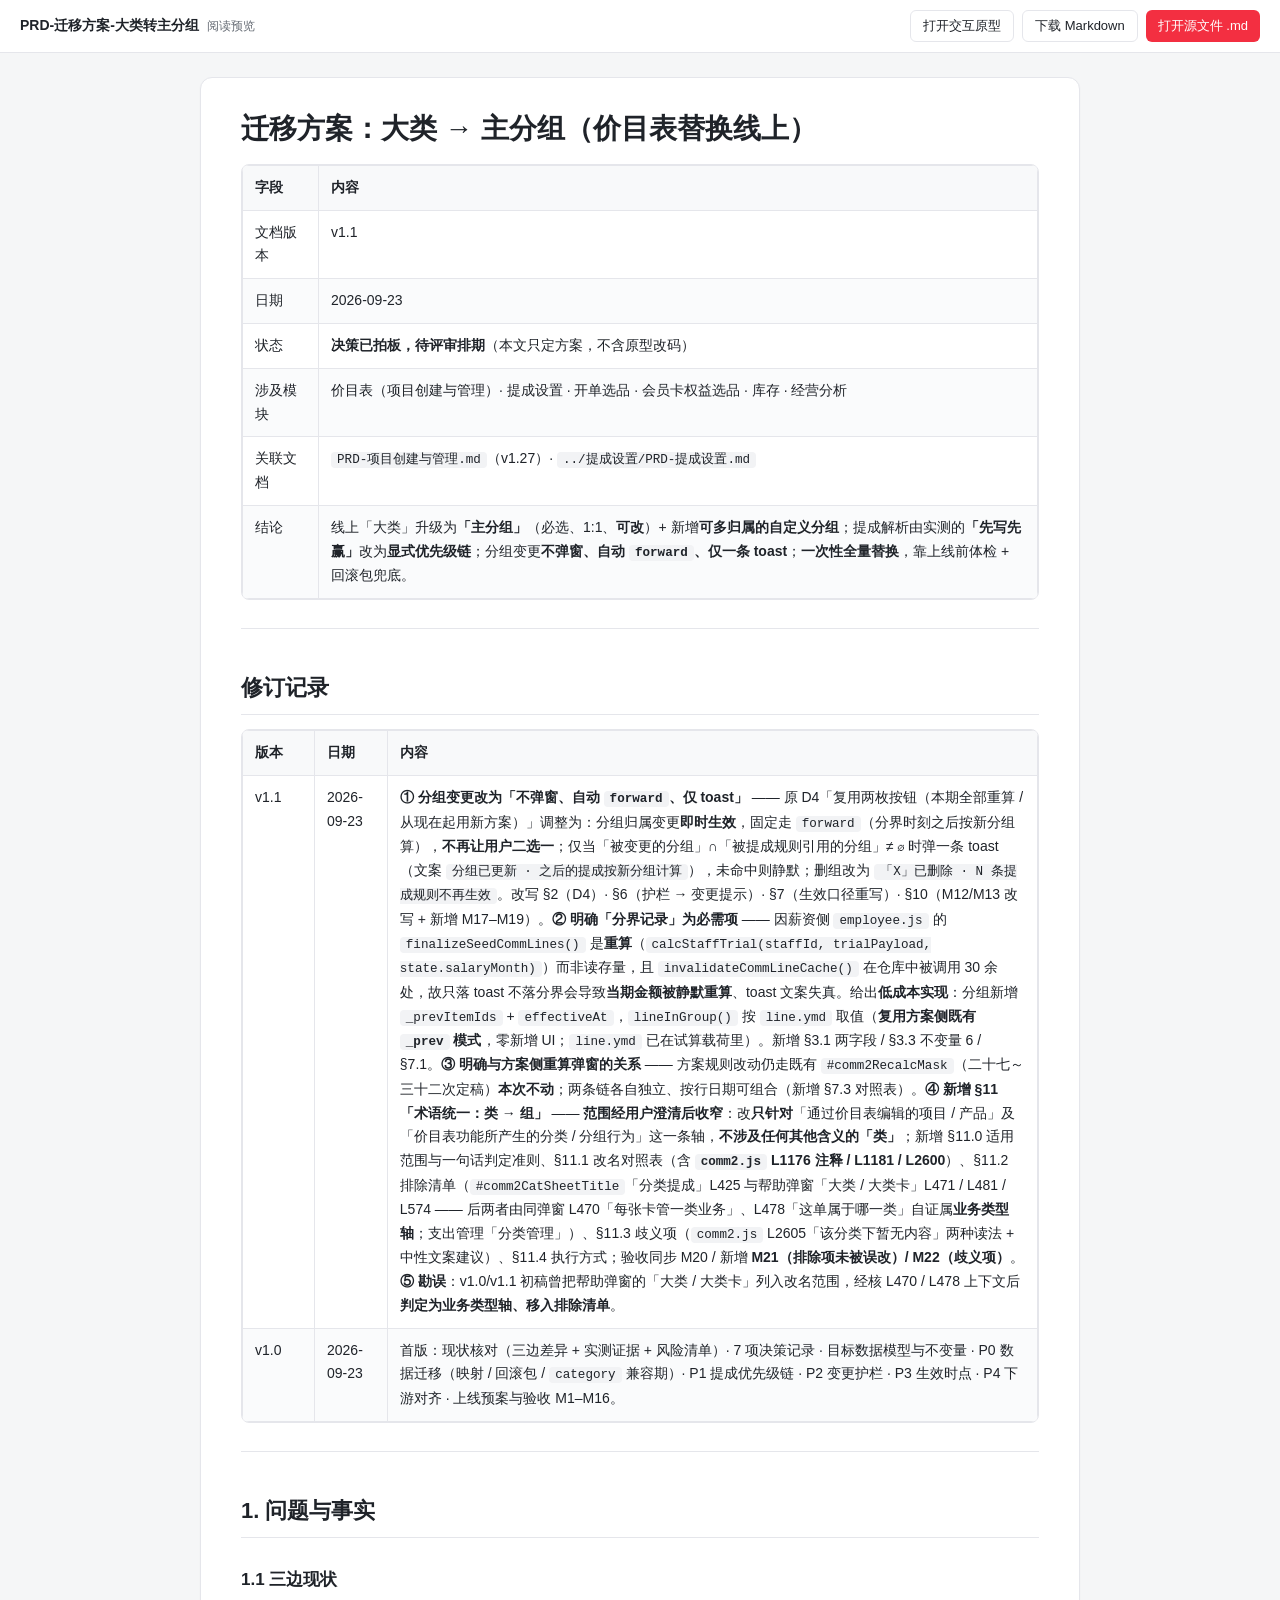
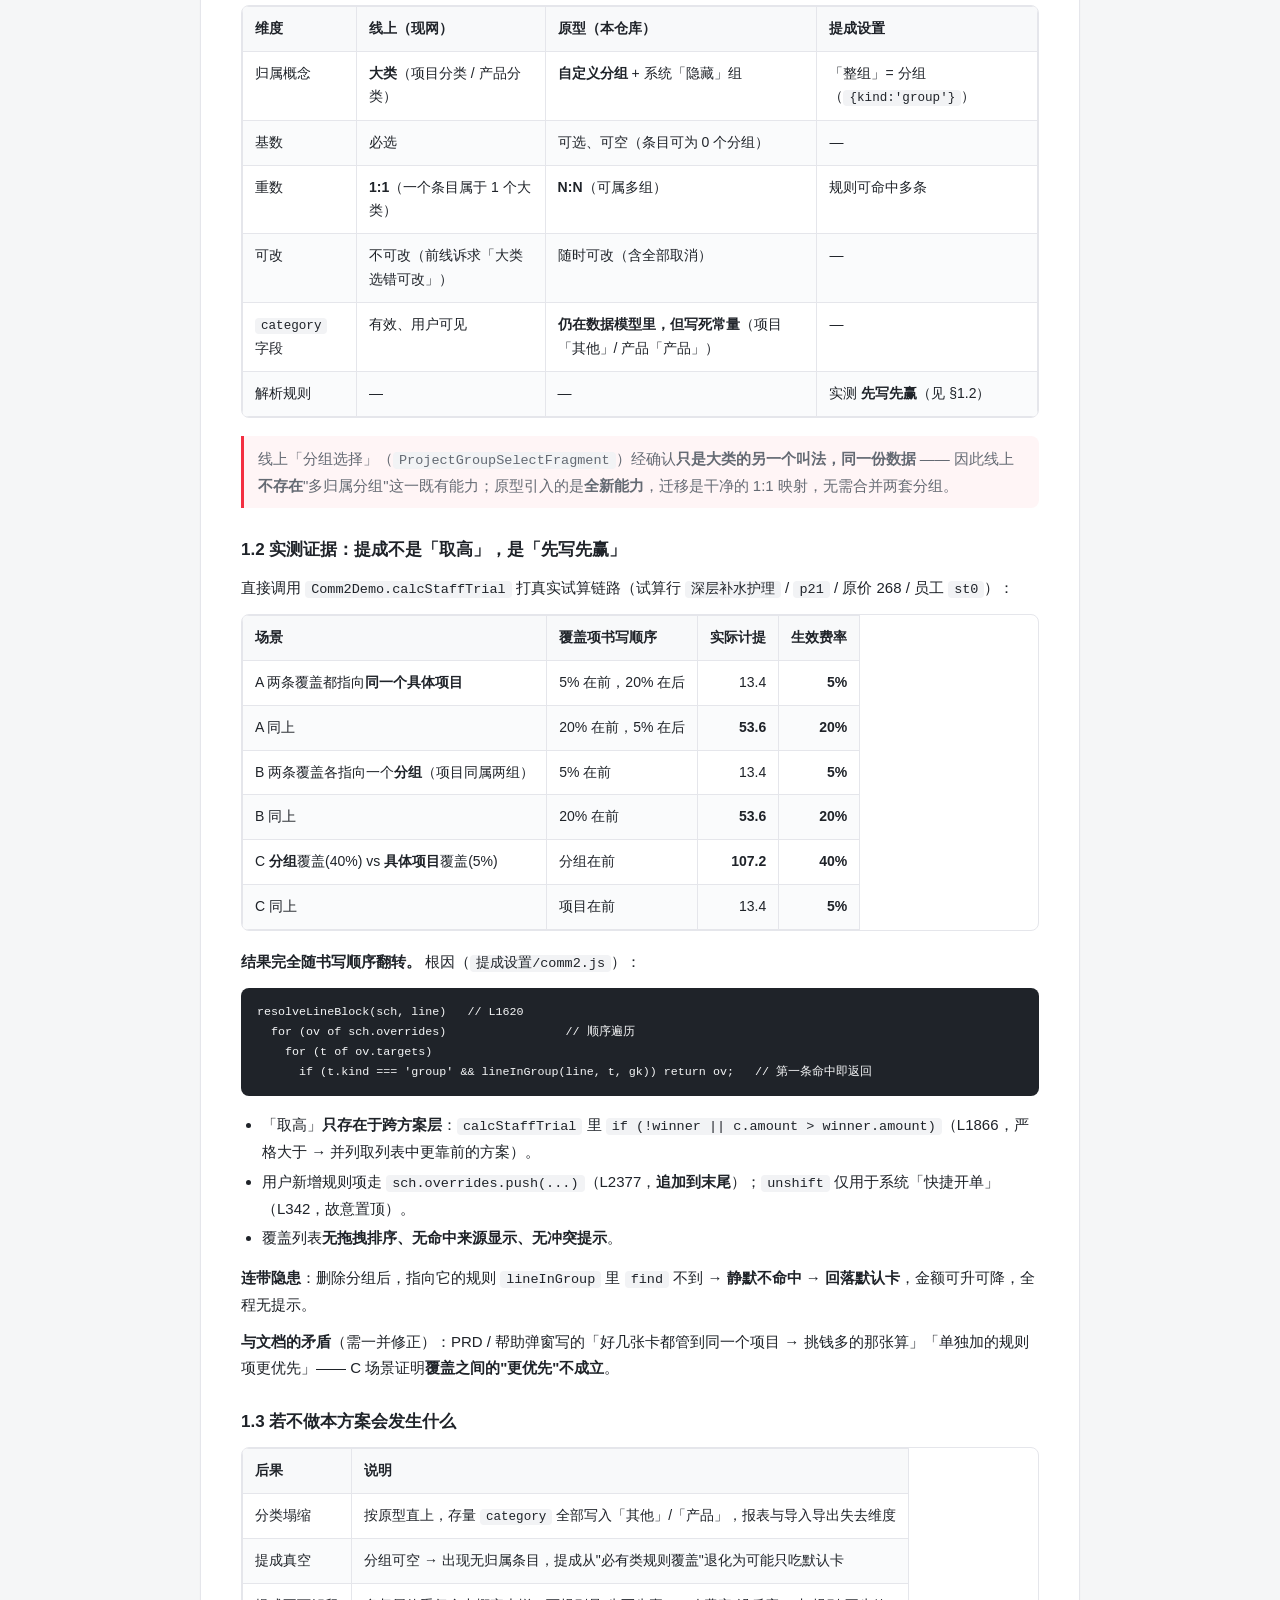
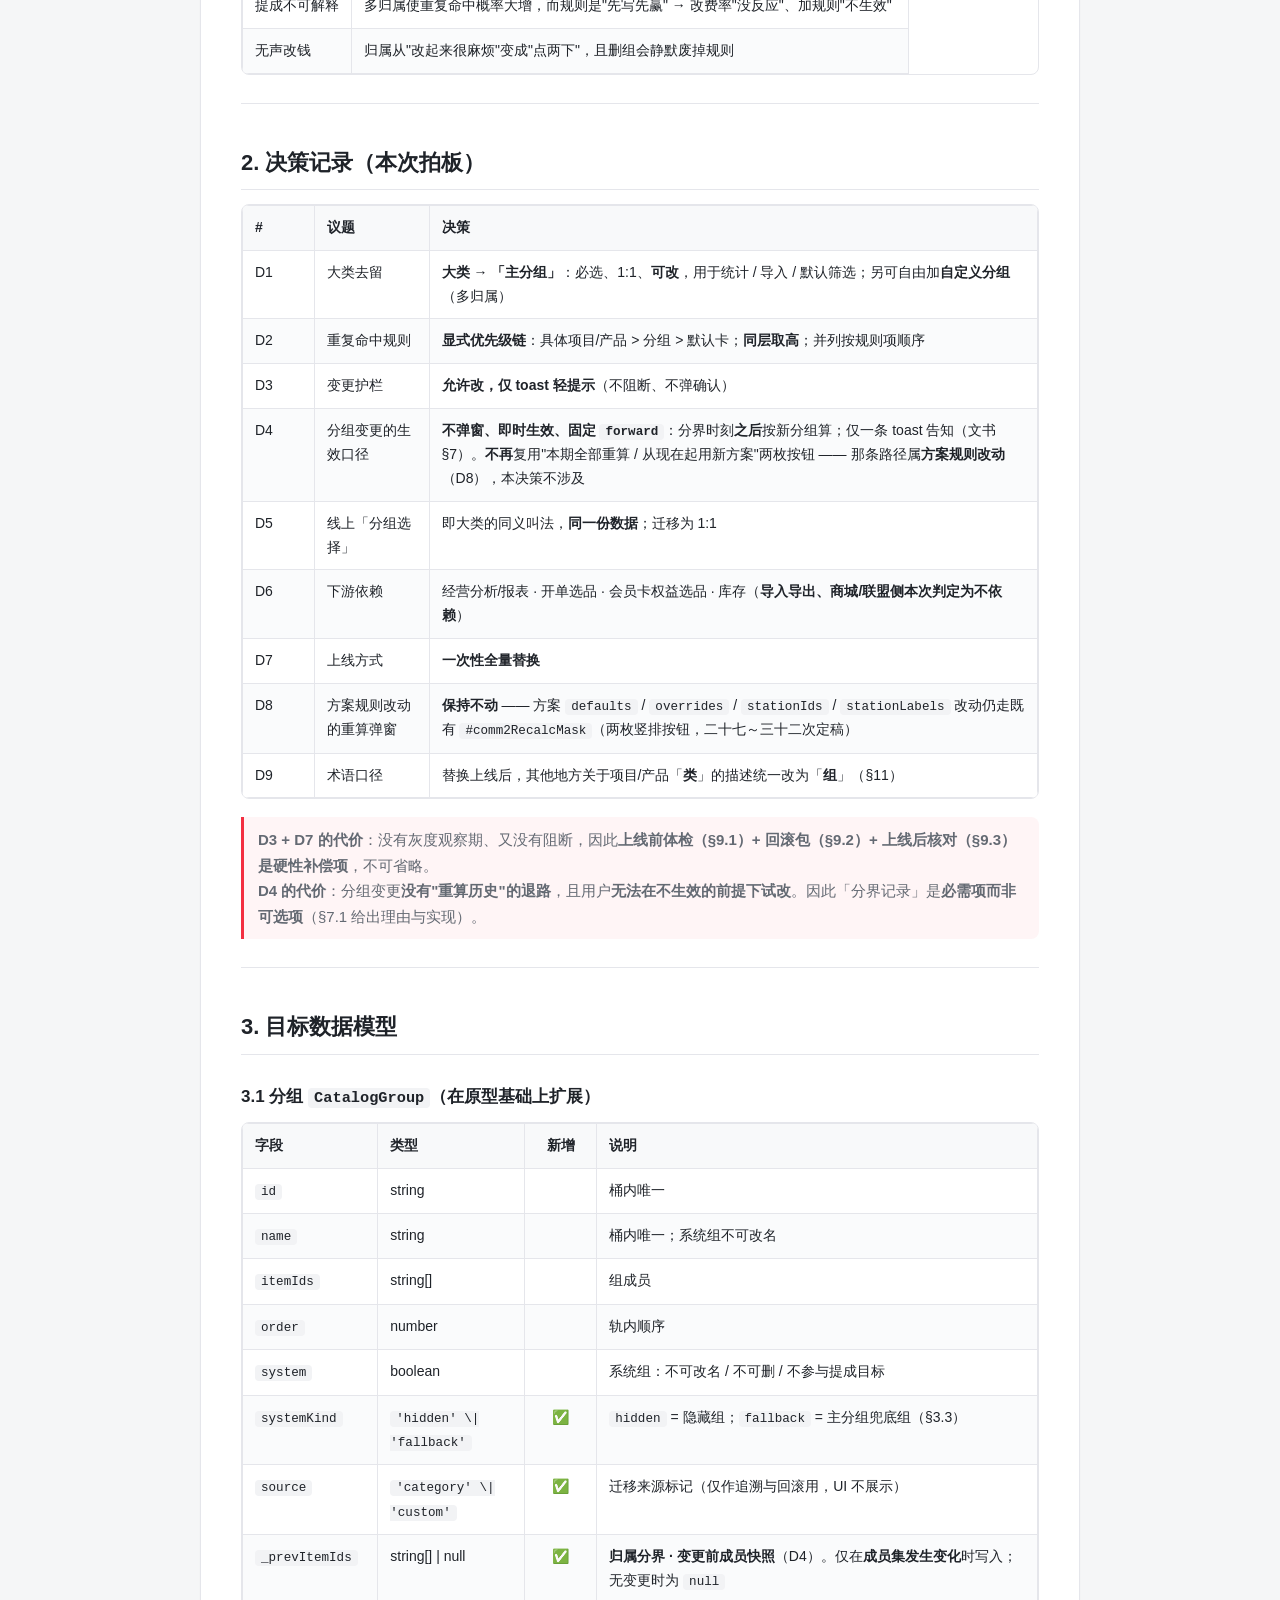
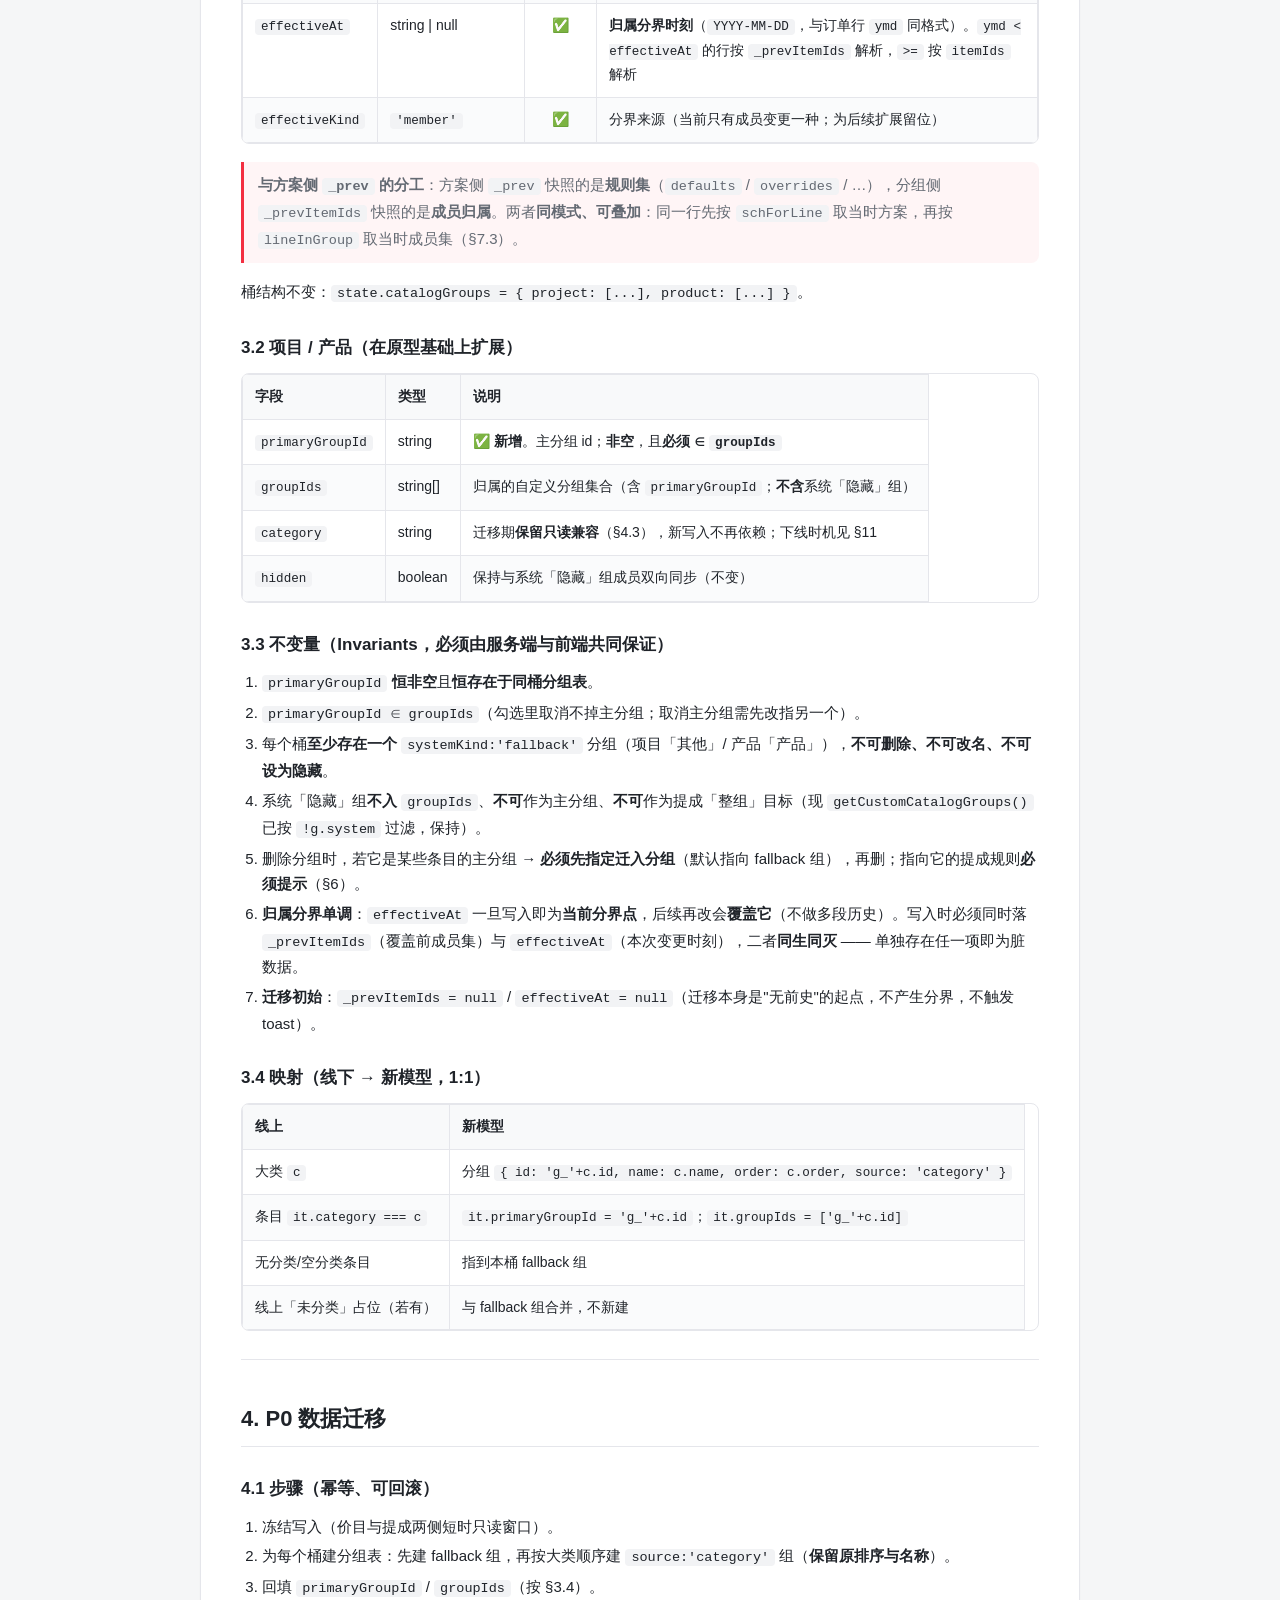
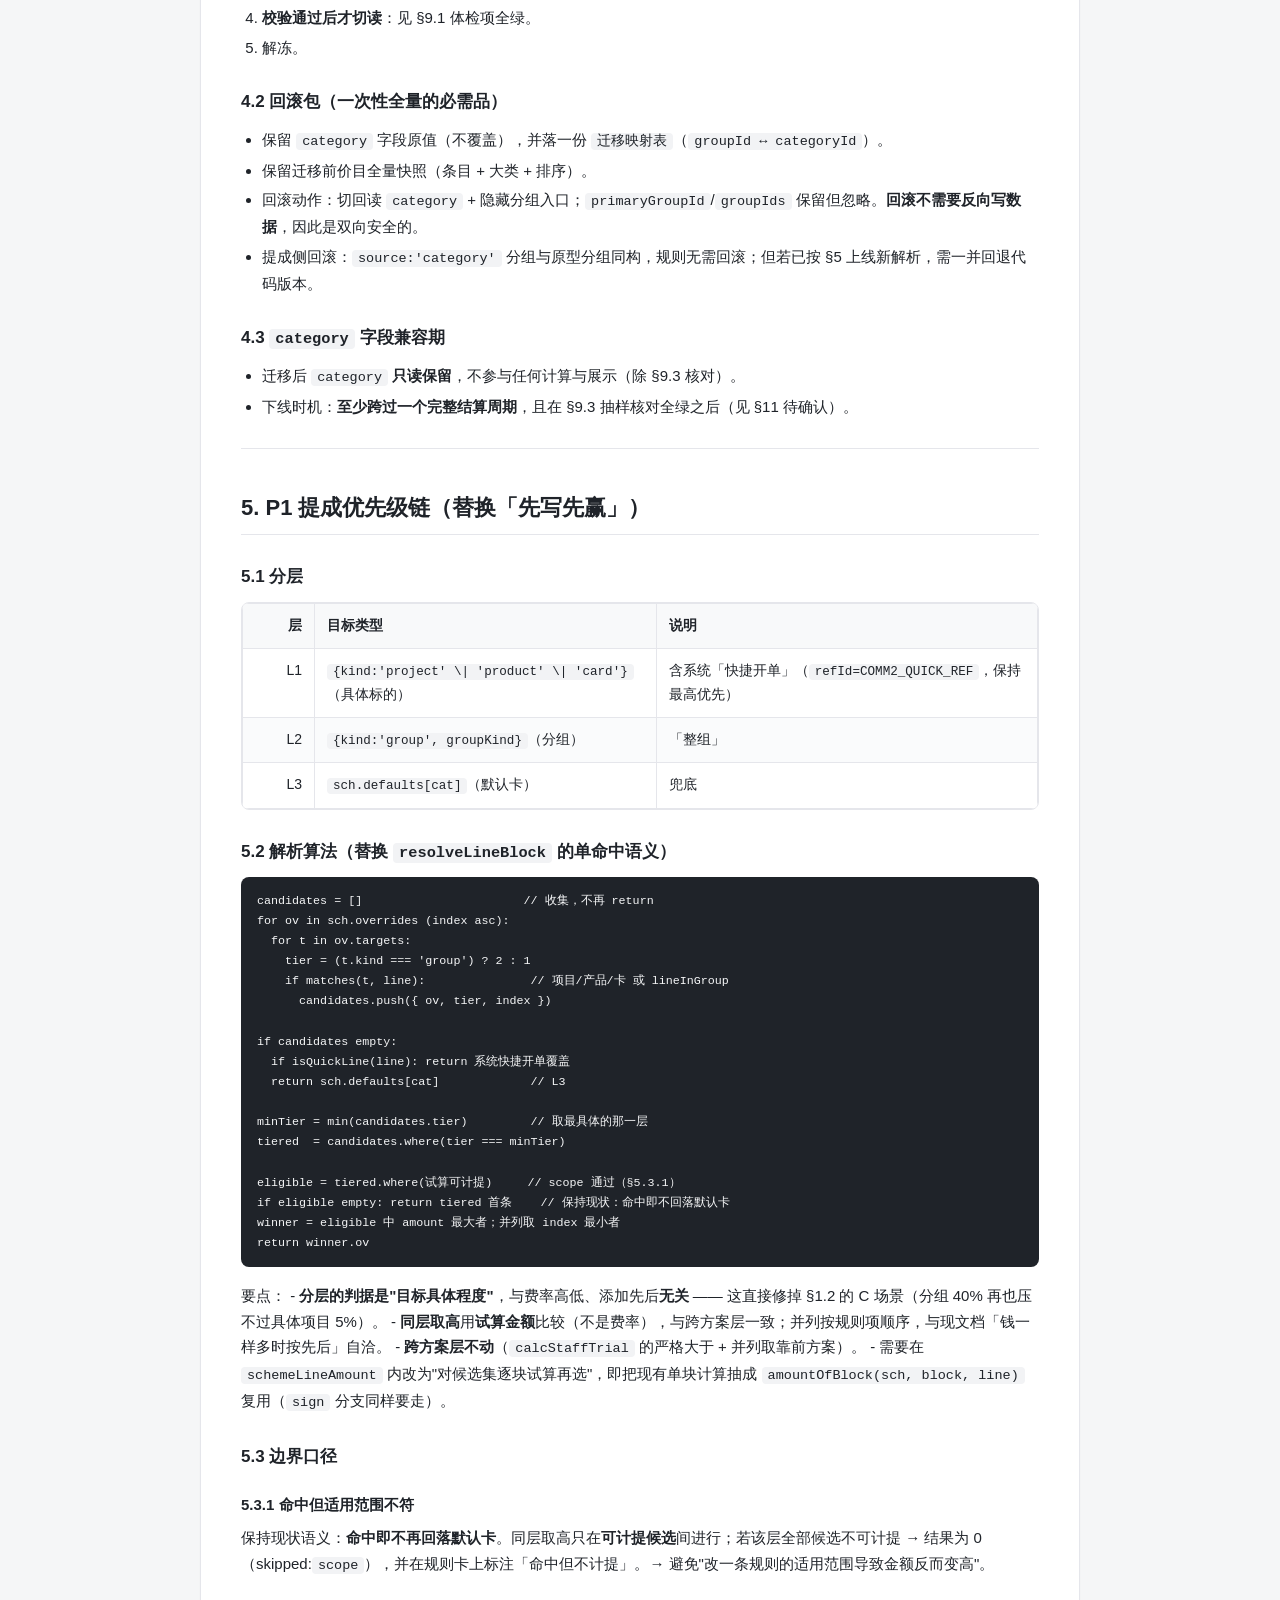
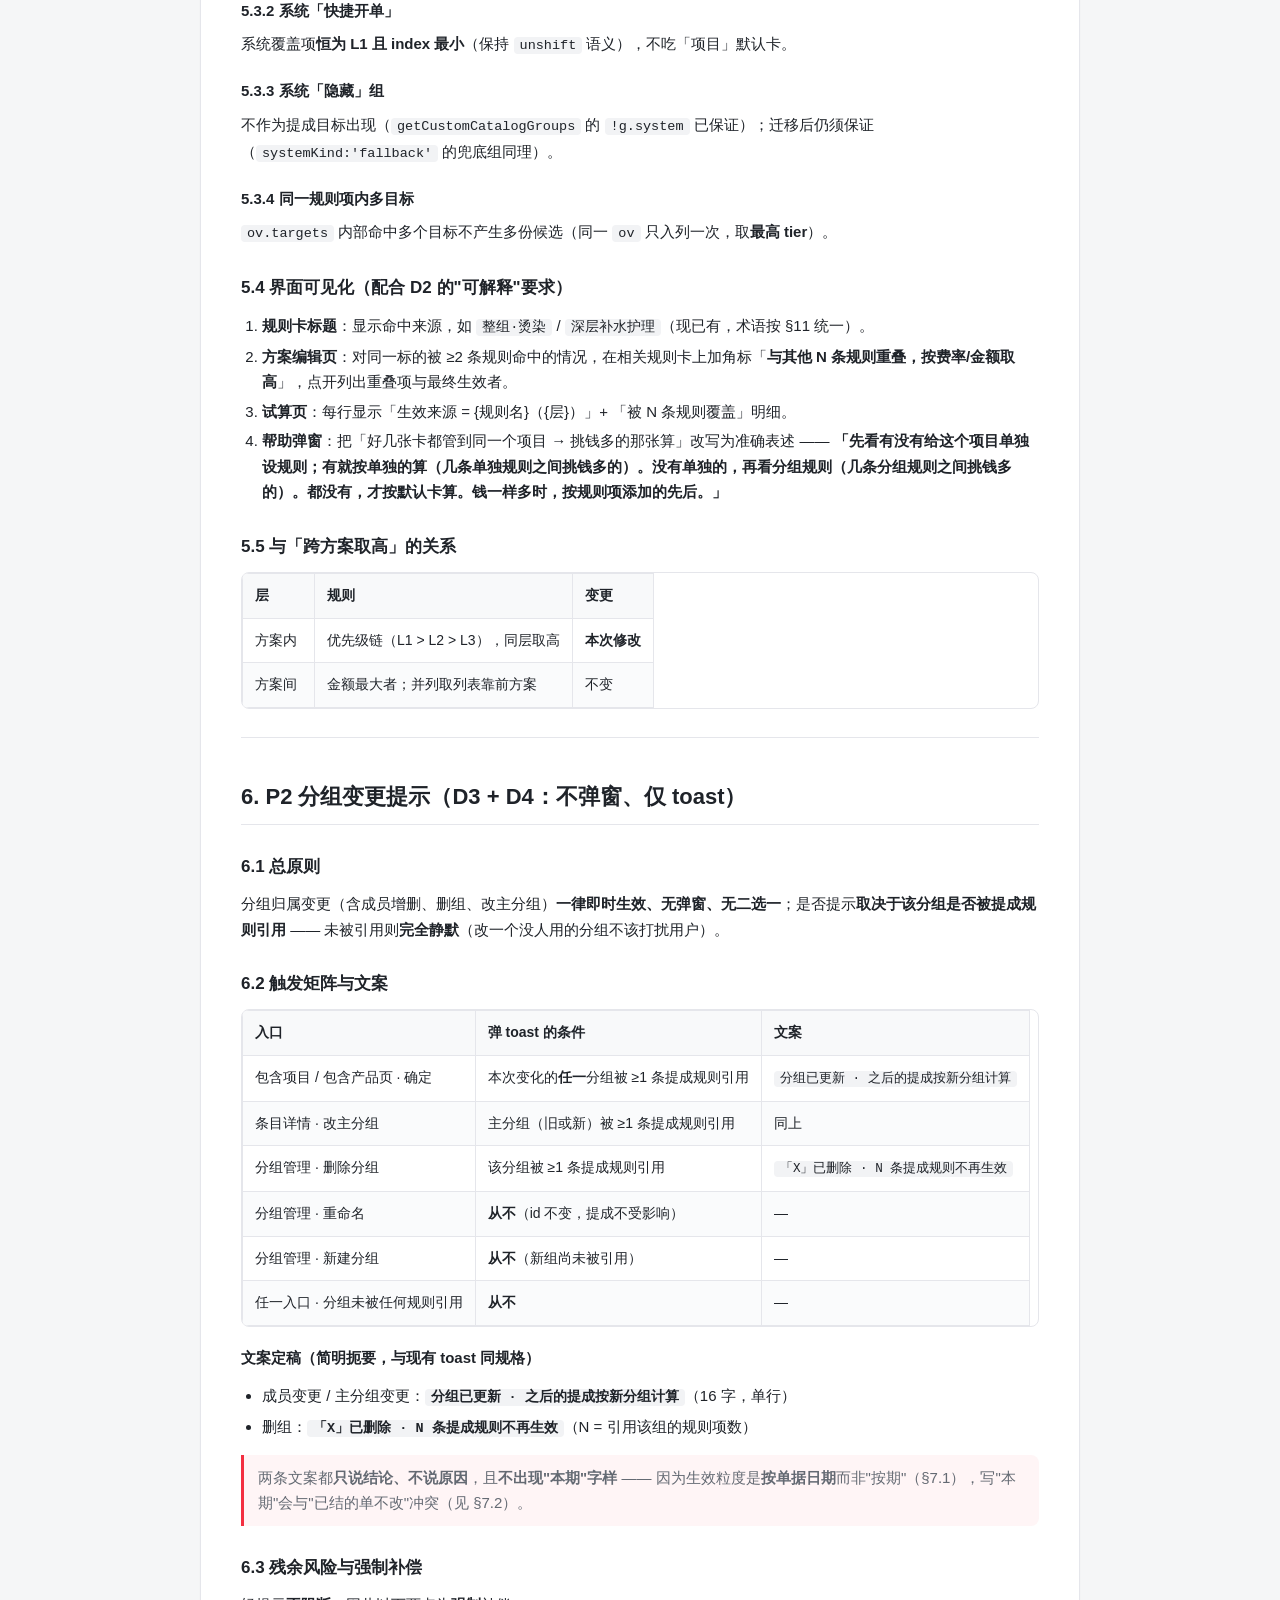
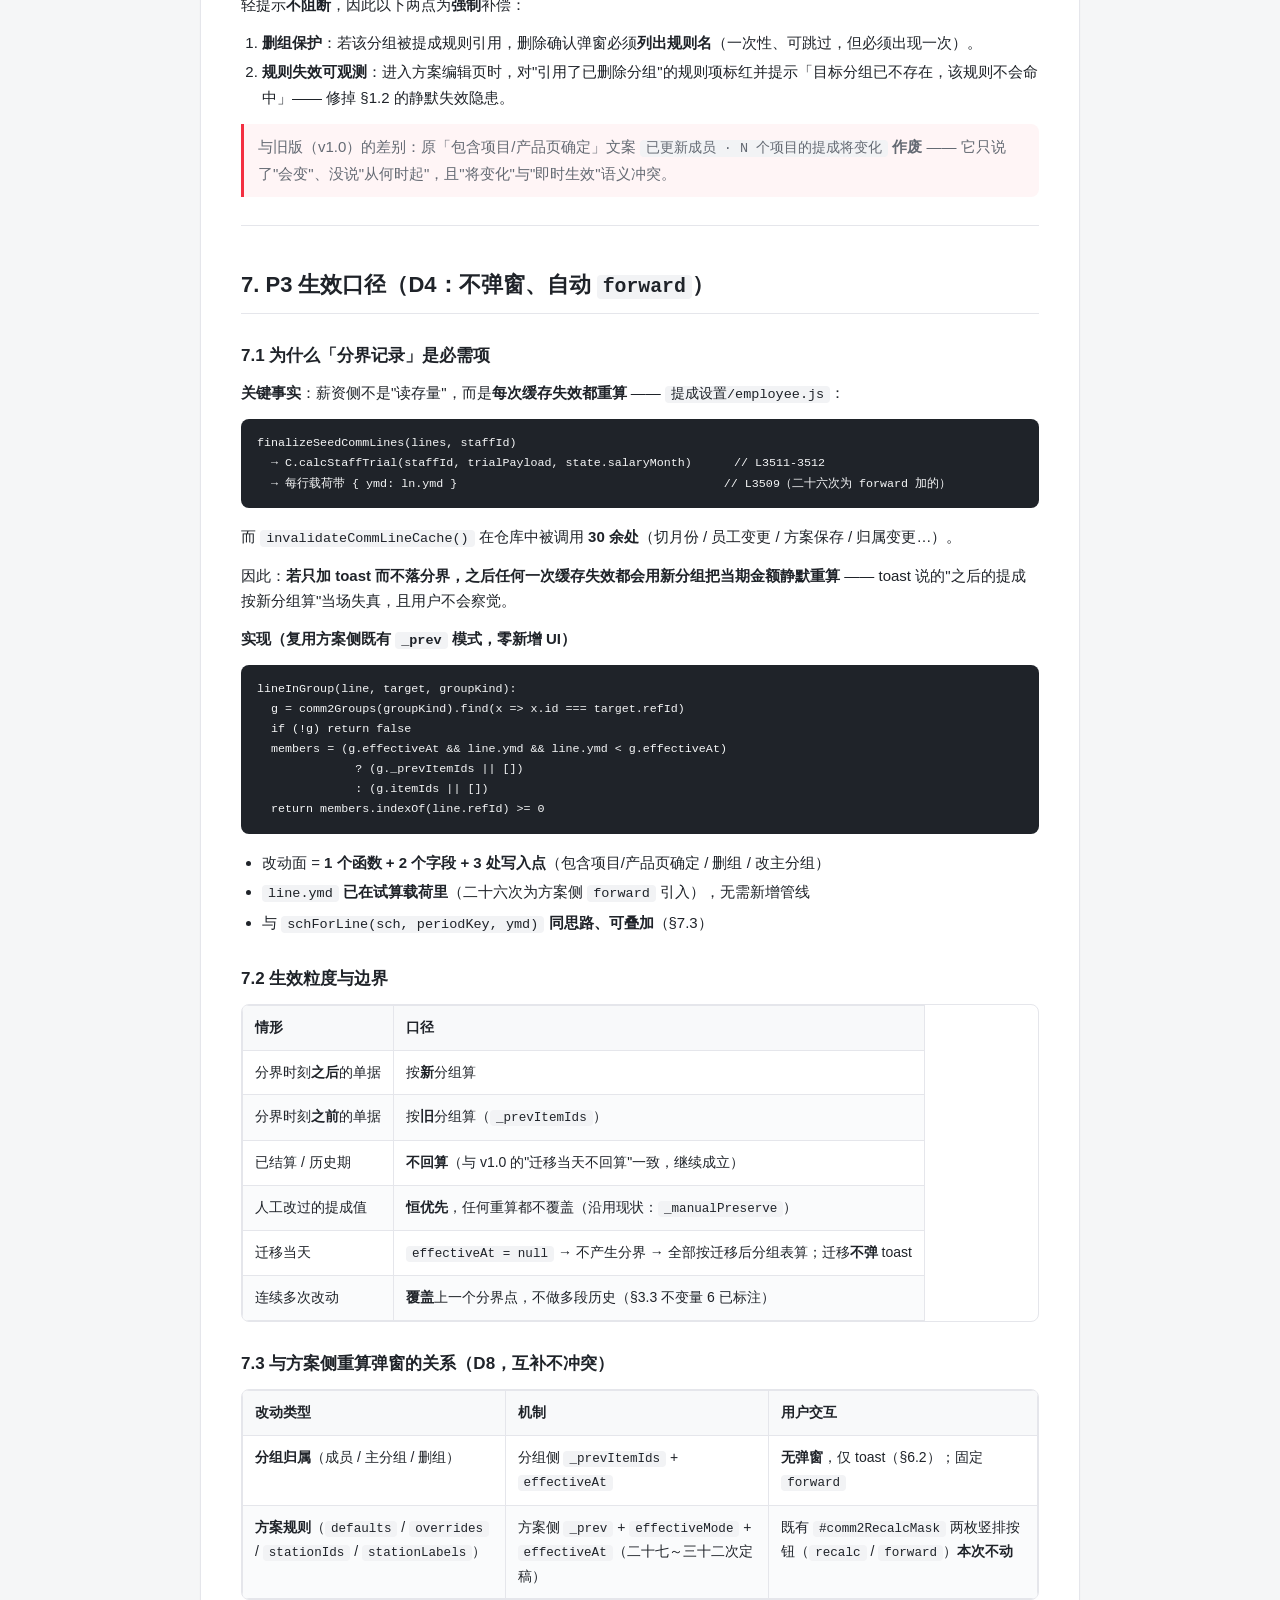
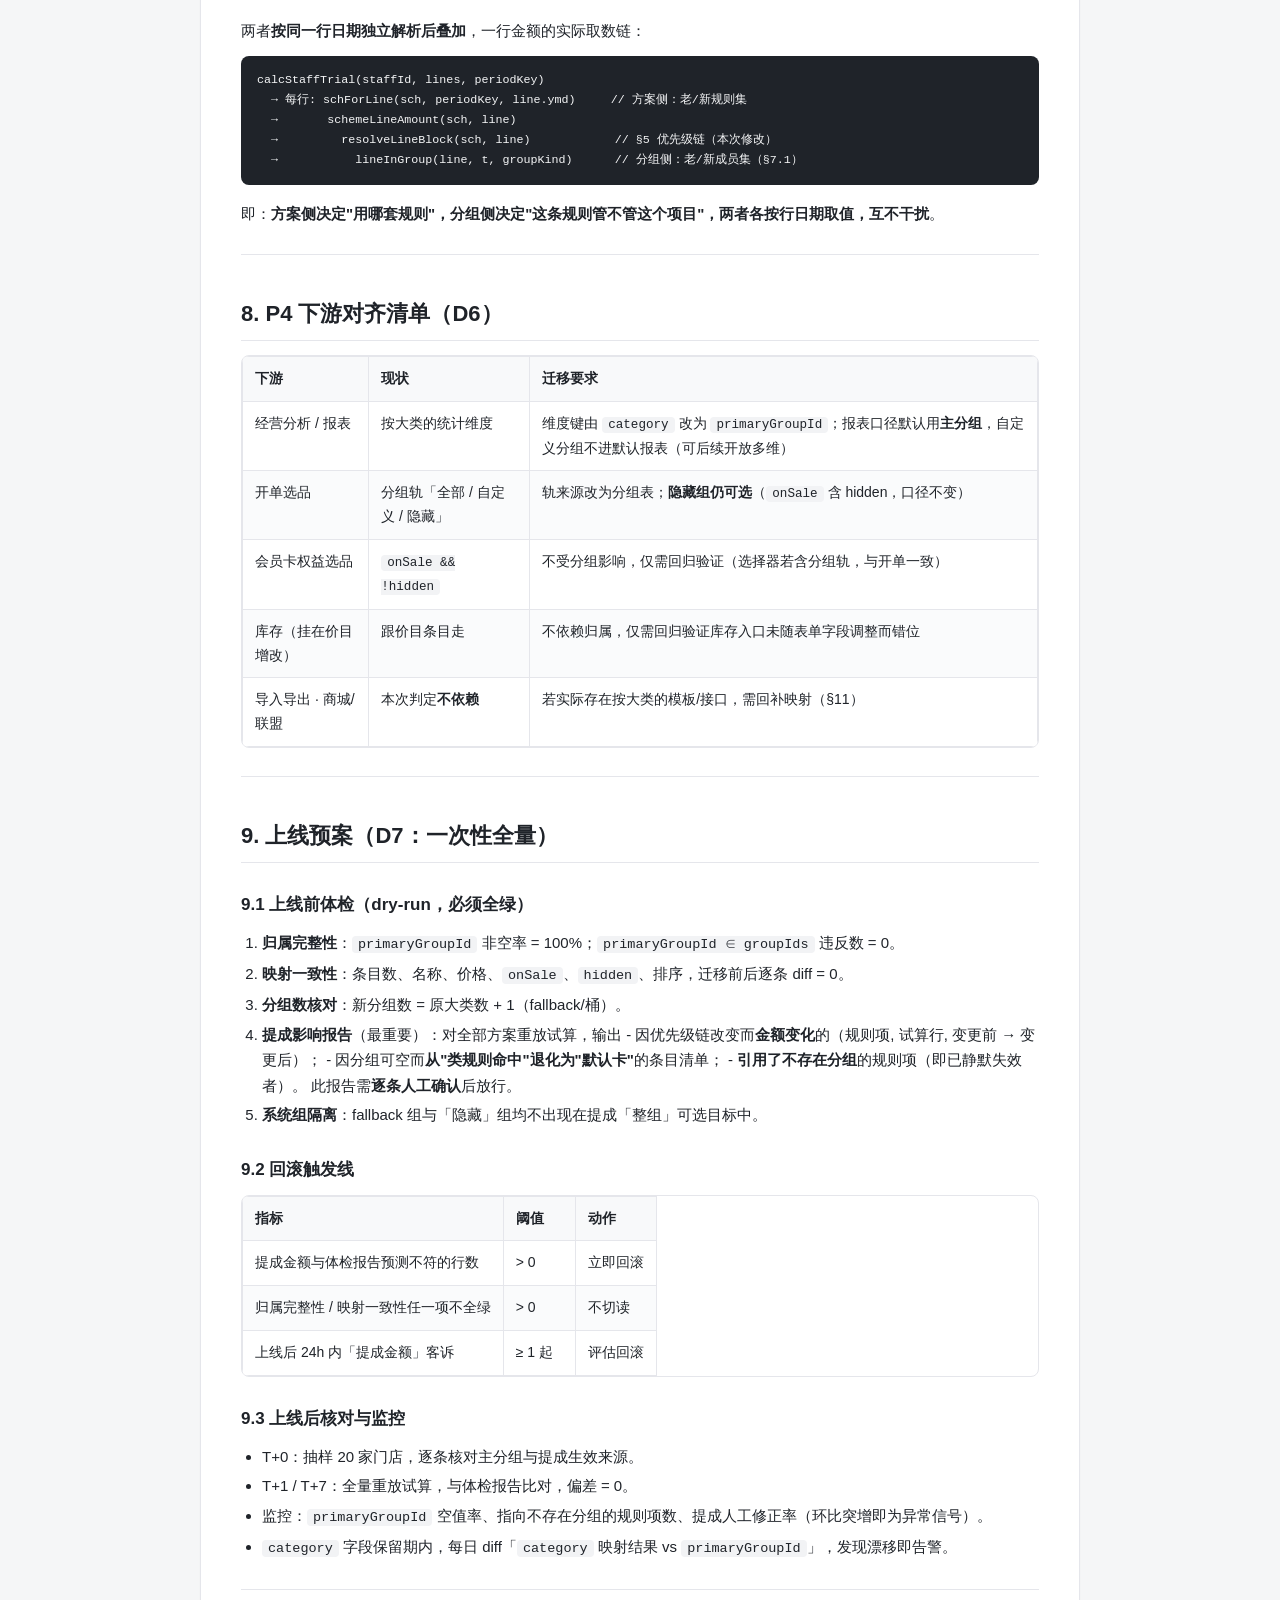
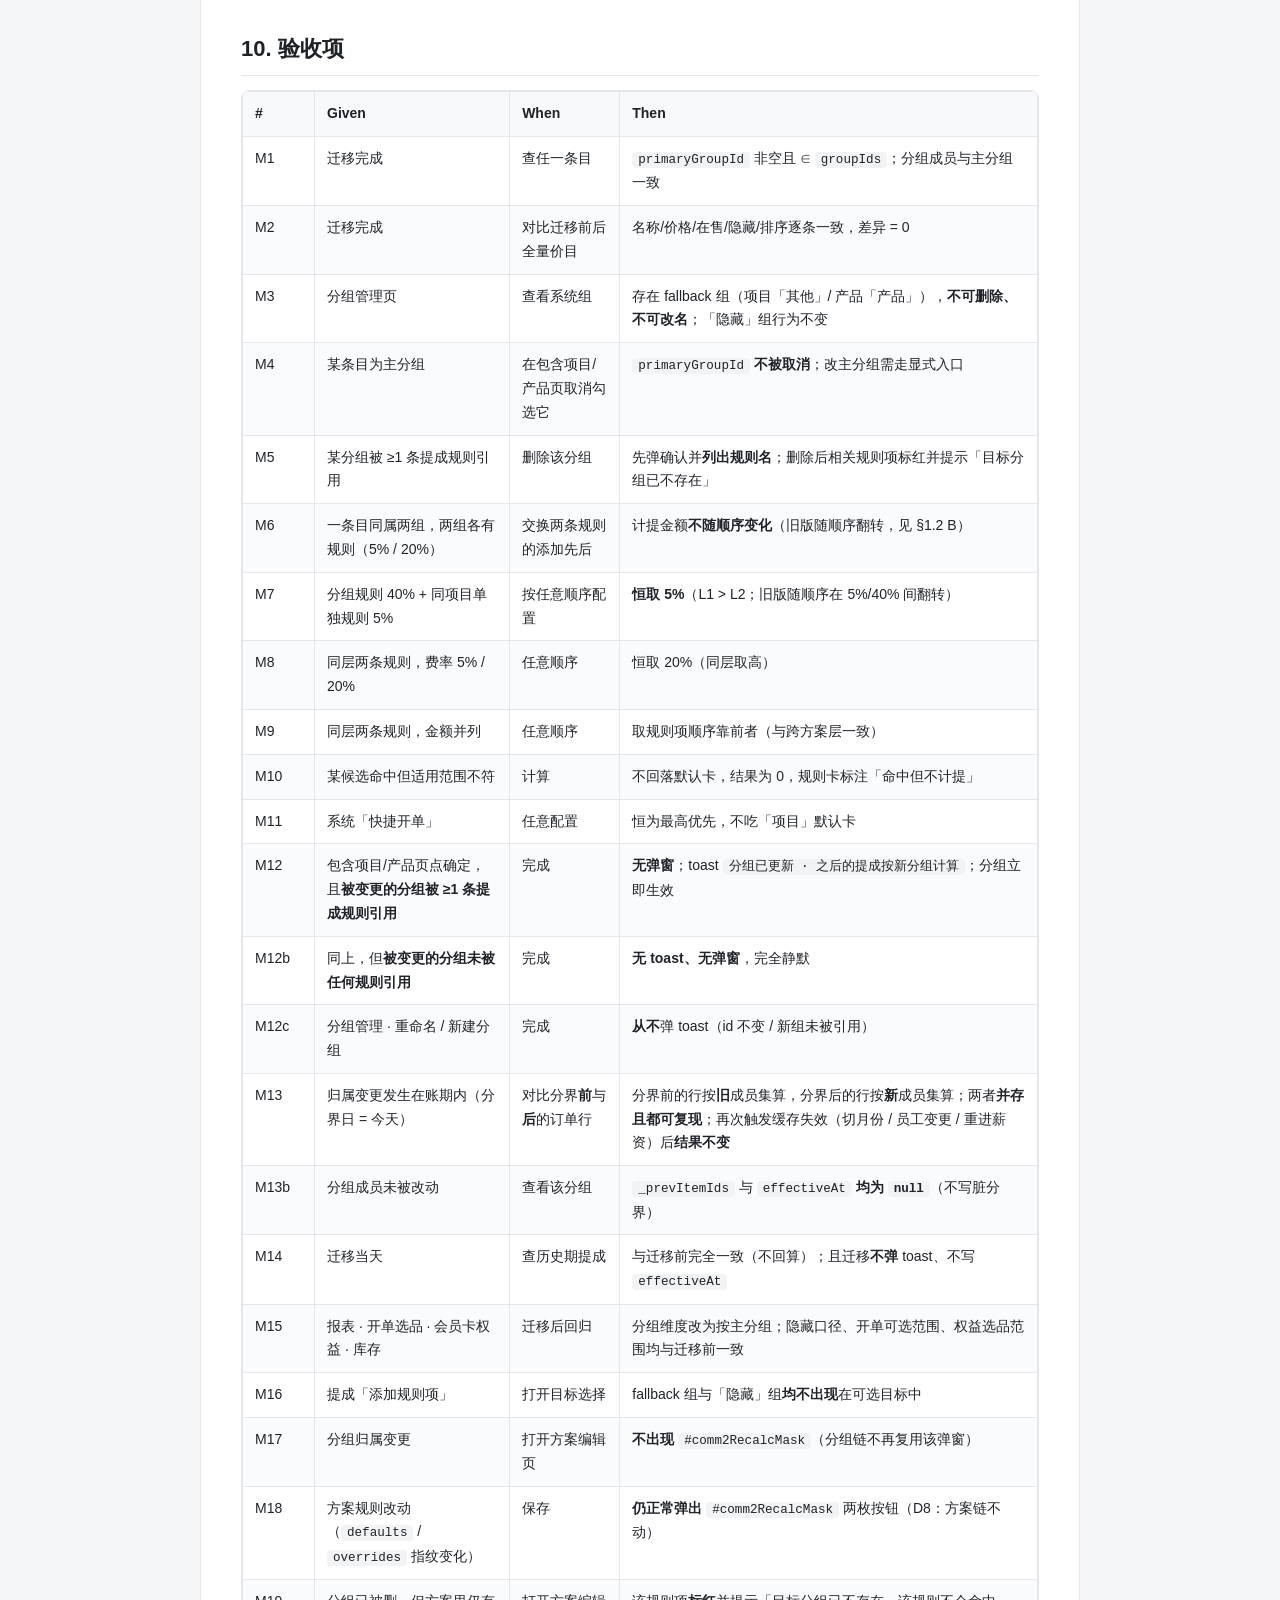
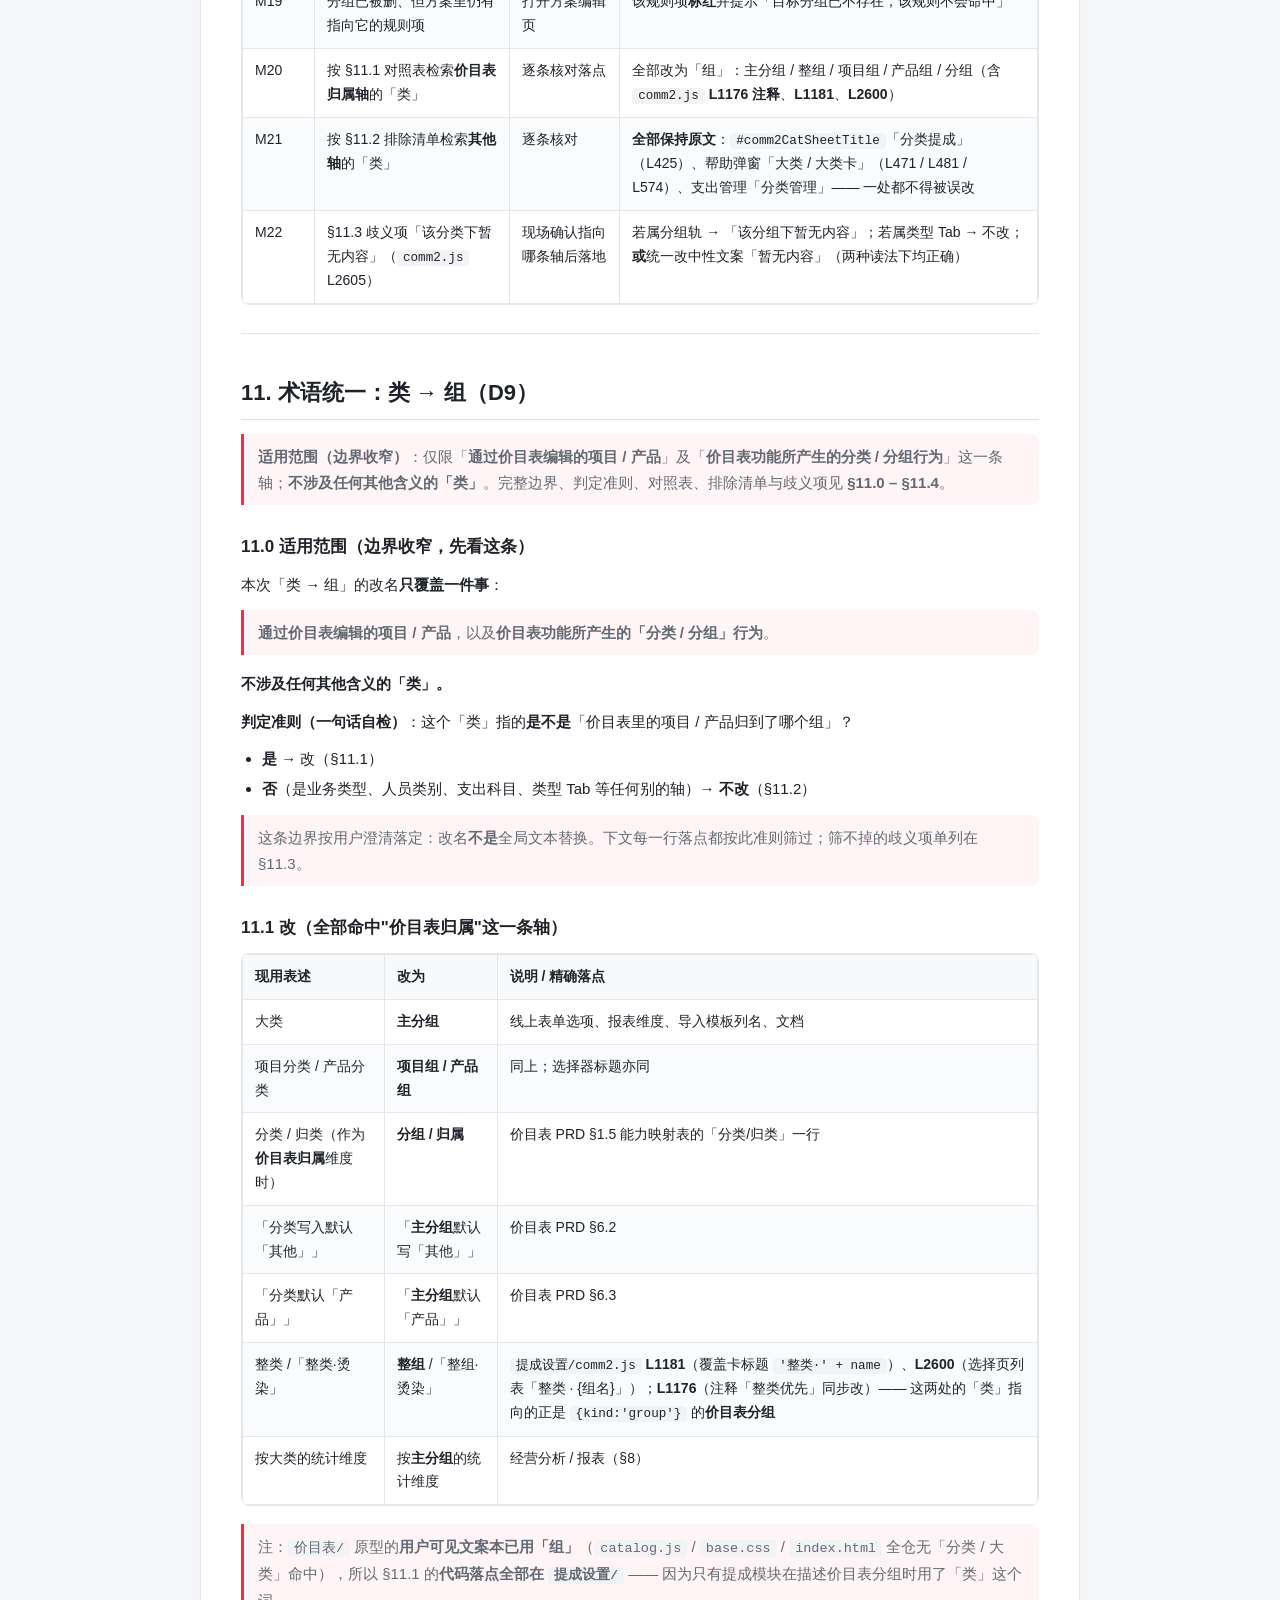
==== PRD-迁移方案-大类转主分组.html @ d8cc29be "PRD 校正 8 处 + 发丝线左右等距 + 补迁移方案文档 PRD-项目创建与管理.md（文档版本 v1.25 → v1.28）：对照原型实测校正 8 处 - 展开区高度：约 308 → 详情态 3" ====
<!DOCTYPE html>
<html lang="zh-CN">
<head>
<meta charset="UTF-8">
<meta name="viewport" content="width=device-width, initial-scale=1.0">
<title>PRD-迁移方案-大类转主分组（阅读预览）</title>
<style>
:root{--brand:#F32F41;--text:#1f2329;--text-sec:#646a73;--border:#e5e6eb;--bg:#f5f6f7;--card:#fff;--code-bg:#f2f3f5;--th-bg:#f8f9fa;--link:#3370ff}
*{box-sizing:border-box}html{scroll-behavior:smooth}
body{margin:0;font-family:"PingFang SC","Microsoft YaHei",sans-serif;color:var(--text);background:var(--bg);line-height:1.7;font-size:15px}
.topbar{position:sticky;top:0;z-index:20;display:flex;align-items:center;justify-content:space-between;gap:12px;flex-wrap:wrap;padding:10px 20px;background:rgba(255,255,255,.92);backdrop-filter:blur(8px);border-bottom:1px solid var(--border)}
.topbar__title{font-size:14px;font-weight:600}.topbar__hint{font-size:12px;color:var(--text-sec);font-weight:400;margin-left:8px}
.topbar__actions{display:flex;gap:8px;flex-wrap:wrap}
.topbar a{display:inline-flex;align-items:center;height:32px;padding:0 12px;border-radius:6px;font-size:13px;text-decoration:none;font-weight:500}
.topbar a.primary{background:var(--brand);color:#fff}.topbar a.ghost{background:var(--card);color:var(--text);border:1px solid var(--border)}
.wrap{max-width:920px;margin:0 auto;padding:24px 20px 64px}
.article{background:var(--card);border:1px solid var(--border);border-radius:12px;padding:32px 40px 48px;box-shadow:0 1px 2px rgba(0,0,0,.04);overflow-x:clip}
@media(max-width:640px){.article{padding:20px 16px 32px;border-radius:0;border-left:none;border-right:none;overflow-x:auto}}
.article>h1:first-child{margin-top:0}
h1{font-size:28px;font-weight:700;line-height:1.35;margin:0 0 16px}
h2{font-size:22px;font-weight:650;margin:40px 0 14px;padding-bottom:8px;border-bottom:1px solid var(--border)}
h3{font-size:17px;font-weight:650;margin:28px 0 10px}h4{font-size:15px;font-weight:650;margin:20px 0 8px}
p{margin:0 0 12px}a{color:var(--link);text-decoration:none}a:hover{text-decoration:underline}
ul,ol{margin:0 0 14px;padding-left:1.4em}li{margin:4px 0}
hr{border:none;border-top:1px solid var(--border);margin:28px 0}
blockquote{margin:12px 0 16px;padding:10px 14px;border-left:3px solid var(--brand);background:#fff5f6;color:var(--text-sec);border-radius:0 8px 8px 0}
blockquote p{margin:0}
code{font-family:ui-monospace,Consolas,monospace;font-size:.9em;background:var(--code-bg);padding:1px 6px;border-radius:4px}
pre{background:#1f2329;color:#f5f6f7;padding:14px 16px;border-radius:8px;overflow-x:auto;font-size:13px;line-height:1.55;margin:0 0 16px}
pre code{background:none;padding:0;color:inherit}
table{width:100%;max-width:100%;border-collapse:collapse;margin:0 0 18px;font-size:14px;display:block;overflow-x:auto;border:1px solid var(--border);border-radius:8px}
th,td{border:1px solid var(--border);padding:10px 12px;text-align:left;vertical-align:top;min-width:72px}
th{font-weight:600;white-space:nowrap;background:var(--th-bg)}td{background:#fff}
tr:nth-child(even) td{background:#fafbfc}
.article img{max-width:100%;height:auto;display:block}
table img{max-width:min(260px,100%);width:auto;height:auto;border-radius:10px;border:1px solid var(--border);background:#f5f6f7}
.foot-note{margin-top:28px;padding-top:16px;border-top:1px solid var(--border);font-size:12px;color:var(--text-sec)}
.mermaid{margin:12px 0 20px;padding:16px;background:#fafbfc;border:1px solid var(--border);border-radius:10px;overflow-x:auto;text-align:center}
.mermaid svg{max-width:100%;height:auto}
</style>
</head>
<body>
  <div class="topbar">
    <div class="topbar__title">PRD-迁移方案-大类转主分组<span class="topbar__hint">阅读预览</span></div>
    <div class="topbar__actions">
      <a class="ghost" href="index.html">打开交互原型</a>
      <a class="ghost" href="PRD-迁移方案-大类转主分组.md" download>下载 Markdown</a>
      <a class="primary" href="PRD-迁移方案-大类转主分组.md" target="_blank" rel="noopener">打开源文件 .md</a>
    </div>
  </div>
  <div class="wrap"><article class="article"><h1>迁移方案：大类 → 主分组（价目表替换线上）</h1>
<table>
<thead>
<tr>
<th>字段</th>
<th>内容</th>
</tr>
</thead>
<tbody>
<tr>
<td>文档版本</td>
<td>v1.1</td>
</tr>
<tr>
<td>日期</td>
<td>2026-09-23</td>
</tr>
<tr>
<td>状态</td>
<td><strong>决策已拍板，待评审排期</strong>（本文只定方案，不含原型改码）</td>
</tr>
<tr>
<td>涉及模块</td>
<td>价目表（项目创建与管理）· 提成设置 · 开单选品 · 会员卡权益选品 · 库存 · 经营分析</td>
</tr>
<tr>
<td>关联文档</td>
<td><code>PRD-项目创建与管理.md</code>（v1.27）· <code>../提成设置/PRD-提成设置.md</code></td>
</tr>
<tr>
<td>结论</td>
<td>线上「大类」升级为<strong>「主分组」</strong>（必选、1:1、<strong>可改</strong>）+ 新增<strong>可多归属的自定义分组</strong>；提成解析由实测的<strong>「先写先赢」</strong>改为<strong>显式优先级链</strong>；分组变更<strong>不弹窗、自动 <code>forward</code>、仅一条 toast</strong>；<strong>一次性全量替换</strong>，靠上线前体检 + 回滚包兜底。</td>
</tr>
</tbody>
</table>
<hr />
<h2>修订记录</h2>
<table>
<thead>
<tr>
<th>版本</th>
<th>日期</th>
<th>内容</th>
</tr>
</thead>
<tbody>
<tr>
<td>v1.1</td>
<td>2026-09-23</td>
<td><strong>① 分组变更改为「不弹窗、自动 <code>forward</code>、仅 toast」</strong> —— 原 D4「复用两枚按钮（本期全部重算 / 从现在起用新方案）」调整为：分组归属变更<strong>即时生效</strong>，固定走 <code>forward</code>（分界时刻之后按新分组算），<strong>不再让用户二选一</strong>；仅当「被变更的分组」∩「被提成规则引用的分组」≠ ∅ 时弹一条 toast（文案 <code>分组已更新 · 之后的提成按新分组计算</code>），未命中则静默；删组改为 <code>「X」已删除 · N 条提成规则不再生效</code>。改写 §2（D4）· §6（护栏 → 变更提示）· §7（生效口径重写）· §10（M12/M13 改写 + 新增 M17–M19）。<strong>② 明确「分界记录」为必需项</strong> —— 因薪资侧 <code>employee.js</code> 的 <code>finalizeSeedCommLines()</code> 是<strong>重算</strong>（<code>calcStaffTrial(staffId, trialPayload, state.salaryMonth)</code>）而非读存量，且 <code>invalidateCommLineCache()</code> 在仓库中被调用 30 余处，故只落 toast 不落分界会导致<strong>当期金额被静默重算</strong>、toast 文案失真。给出<strong>低成本实现</strong>：分组新增 <code>_prevItemIds</code> + <code>effectiveAt</code>，<code>lineInGroup()</code> 按 <code>line.ymd</code> 取值（<strong>复用方案侧既有 <code>_prev</code> 模式</strong>，零新增 UI；<code>line.ymd</code> 已在试算载荷里）。新增 §3.1 两字段 / §3.3 不变量 6 / §7.1。<strong>③ 明确与方案侧重算弹窗的关系</strong> —— 方案规则改动仍走既有 <code>#comm2RecalcMask</code>（二十七～三十二次定稿）<strong>本次不动</strong>；两条链各自独立、按行日期可组合（新增 §7.3 对照表）。<strong>④ 新增 §11「术语统一：类 → 组」</strong> —— <strong>范围经用户澄清后收窄</strong>：改<strong>只针对</strong>「通过价目表编辑的项目 / 产品」及「价目表功能所产生的分类 / 分组行为」这一条轴，<strong>不涉及任何其他含义的「类」</strong>；新增 §11.0 适用范围与一句话判定准则、§11.1 改名对照表（含 <strong><code>comm2.js</code> L1176 注释 / L1181 / L2600</strong>）、§11.2 排除清单（<code>#comm2CatSheetTitle</code>「分类提成」L425 与帮助弹窗「大类 / 大类卡」L471 / L481 / L574 —— 后两者由同弹窗 L470「每张卡管一类业务」、L478「这单属于哪一类」自证属<strong>业务类型轴</strong>；支出管理「分类管理」）、§11.3 歧义项（<code>comm2.js</code> L2605「该分类下暂无内容」两种读法 + 中性文案建议）、§11.4 执行方式；验收同步 M20 / 新增 <strong>M21（排除项未被误改）/ M22（歧义项）</strong>。<strong>⑤ 勘误</strong>：v1.0/v1.1 初稿曾把帮助弹窗的「大类 / 大类卡」列入改名范围，经核 L470 / L478 上下文后<strong>判定为业务类型轴、移入排除清单</strong>。</td>
</tr>
<tr>
<td>v1.0</td>
<td>2026-09-23</td>
<td>首版：现状核对（三边差异 + 实测证据 + 风险清单）· 7 项决策记录 · 目标数据模型与不变量 · P0 数据迁移（映射 / 回滚包 / <code>category</code> 兼容期）· P1 提成优先级链 · P2 变更护栏 · P3 生效时点 · P4 下游对齐 · 上线预案与验收 M1–M16。</td>
</tr>
</tbody>
</table>
<hr />
<h2>1. 问题与事实</h2>
<h3>1.1 三边现状</h3>
<table>
<thead>
<tr>
<th>维度</th>
<th>线上（现网）</th>
<th>原型（本仓库）</th>
<th>提成设置</th>
</tr>
</thead>
<tbody>
<tr>
<td>归属概念</td>
<td><strong>大类</strong>（项目分类 / 产品分类）</td>
<td><strong>自定义分组</strong> + 系统「隐藏」组</td>
<td>「整组」= 分组（<code>{kind:'group'}</code>）</td>
</tr>
<tr>
<td>基数</td>
<td>必选</td>
<td>可选、可空（条目可为 0 个分组）</td>
<td>—</td>
</tr>
<tr>
<td>重数</td>
<td><strong>1:1</strong>（一个条目属于 1 个大类）</td>
<td><strong>N:N</strong>（可属多组）</td>
<td>规则可命中多条</td>
</tr>
<tr>
<td>可改</td>
<td>不可改（前线诉求「大类选错可改」）</td>
<td>随时可改（含全部取消）</td>
<td>—</td>
</tr>
<tr>
<td><code>category</code> 字段</td>
<td>有效、用户可见</td>
<td><strong>仍在数据模型里，但写死常量</strong>（项目「其他」/ 产品「产品」）</td>
<td>—</td>
</tr>
<tr>
<td>解析规则</td>
<td>—</td>
<td>—</td>
<td>实测 <strong>先写先赢</strong>（见 §1.2）</td>
</tr>
</tbody>
</table>
<blockquote>
<p>线上「分组选择」（<code>ProjectGroupSelectFragment</code>）经确认<strong>只是大类的另一个叫法，同一份数据</strong> —— 因此线上<strong>不存在</strong>"多归属分组"这一既有能力；原型引入的是<strong>全新能力</strong>，迁移是干净的 1:1 映射，无需合并两套分组。</p>
</blockquote>
<h3>1.2 实测证据：提成不是「取高」，是「先写先赢」</h3>
<p>直接调用 <code>Comm2Demo.calcStaffTrial</code> 打真实试算链路（试算行 <code>深层补水护理</code> / <code>p21</code> / 原价 268 / 员工 <code>st0</code>）：</p>
<table>
<thead>
<tr>
<th>场景</th>
<th>覆盖项书写顺序</th>
<th style="text-align: right;">实际计提</th>
<th style="text-align: right;">生效费率</th>
</tr>
</thead>
<tbody>
<tr>
<td>A 两条覆盖都指向<strong>同一个具体项目</strong></td>
<td>5% 在前，20% 在后</td>
<td style="text-align: right;">13.4</td>
<td style="text-align: right;"><strong>5%</strong></td>
</tr>
<tr>
<td>A 同上</td>
<td>20% 在前，5% 在后</td>
<td style="text-align: right;"><strong>53.6</strong></td>
<td style="text-align: right;"><strong>20%</strong></td>
</tr>
<tr>
<td>B 两条覆盖各指向一个<strong>分组</strong>（项目同属两组）</td>
<td>5% 在前</td>
<td style="text-align: right;">13.4</td>
<td style="text-align: right;"><strong>5%</strong></td>
</tr>
<tr>
<td>B 同上</td>
<td>20% 在前</td>
<td style="text-align: right;"><strong>53.6</strong></td>
<td style="text-align: right;"><strong>20%</strong></td>
</tr>
<tr>
<td>C <strong>分组</strong>覆盖(40%) vs <strong>具体项目</strong>覆盖(5%)</td>
<td>分组在前</td>
<td style="text-align: right;"><strong>107.2</strong></td>
<td style="text-align: right;"><strong>40%</strong></td>
</tr>
<tr>
<td>C 同上</td>
<td>项目在前</td>
<td style="text-align: right;">13.4</td>
<td style="text-align: right;"><strong>5%</strong></td>
</tr>
</tbody>
</table>
<p><strong>结果完全随书写顺序翻转。</strong> 根因（<code>提成设置/comm2.js</code>）：</p>
<pre><code class="language-text">resolveLineBlock(sch, line)   // L1620
  for (ov of sch.overrides)                 // 顺序遍历
    for (t of ov.targets)
      if (t.kind === 'group' &amp;&amp; lineInGroup(line, t, gk)) return ov;   // 第一条命中即返回
</code></pre>
<ul>
<li>「取高」<strong>只存在于跨方案层</strong>：<code>calcStaffTrial</code> 里 <code>if (!winner || c.amount &gt; winner.amount)</code>（L1866，严格大于 → 并列取列表中更靠前的方案）。</li>
<li>用户新增规则项走 <code>sch.overrides.push(...)</code>（L2377，<strong>追加到末尾</strong>）；<code>unshift</code> 仅用于系统「快捷开单」（L342，故意置顶）。</li>
<li>覆盖列表<strong>无拖拽排序、无命中来源显示、无冲突提示</strong>。</li>
</ul>
<p><strong>连带隐患</strong>：删除分组后，指向它的规则 <code>lineInGroup</code> 里 <code>find</code> 不到 → <strong>静默不命中 → 回落默认卡</strong>，金额可升可降，全程无提示。</p>
<p><strong>与文档的矛盾</strong>（需一并修正）：PRD / 帮助弹窗写的「好几张卡都管到同一个项目 → 挑钱多的那张算」「单独加的规则项更优先」—— C 场景证明<strong>覆盖之间的"更优先"不成立</strong>。</p>
<h3>1.3 若不做本方案会发生什么</h3>
<table>
<thead>
<tr>
<th>后果</th>
<th>说明</th>
</tr>
</thead>
<tbody>
<tr>
<td>分类塌缩</td>
<td>按原型直上，存量 <code>category</code> 全部写入「其他」/「产品」，报表与导入导出失去维度</td>
</tr>
<tr>
<td>提成真空</td>
<td>分组可空 → 出现无归属条目，提成从"必有类规则覆盖"退化为可能只吃默认卡</td>
</tr>
<tr>
<td>提成不可解释</td>
<td>多归属使重复命中概率大增，而规则是"先写先赢" → 改费率"没反应"、加规则"不生效"</td>
</tr>
<tr>
<td>无声改钱</td>
<td>归属从"改起来很麻烦"变成"点两下"，且删组会静默废掉规则</td>
</tr>
</tbody>
</table>
<hr />
<h2>2. 决策记录（本次拍板）</h2>
<table>
<thead>
<tr>
<th>#</th>
<th>议题</th>
<th>决策</th>
</tr>
</thead>
<tbody>
<tr>
<td>D1</td>
<td>大类去留</td>
<td><strong>大类 → 「主分组」</strong>：必选、1:1、<strong>可改</strong>，用于统计 / 导入 / 默认筛选；另可自由加<strong>自定义分组</strong>（多归属）</td>
</tr>
<tr>
<td>D2</td>
<td>重复命中规则</td>
<td><strong>显式优先级链</strong>：具体项目/产品 &gt; 分组 &gt; 默认卡；<strong>同层取高</strong>；并列按规则项顺序</td>
</tr>
<tr>
<td>D3</td>
<td>变更护栏</td>
<td><strong>允许改，仅 toast 轻提示</strong>（不阻断、不弹确认）</td>
</tr>
<tr>
<td>D4</td>
<td>分组变更的生效口径</td>
<td><strong>不弹窗、即时生效、固定 <code>forward</code></strong>：分界时刻<strong>之后</strong>按新分组算；仅一条 toast 告知（文书 §7）。<strong>不再</strong>复用"本期全部重算 / 从现在起用新方案"两枚按钮 —— 那条路径属<strong>方案规则改动</strong>（D8），本决策不涉及</td>
</tr>
<tr>
<td>D5</td>
<td>线上「分组选择」</td>
<td>即大类的同义叫法，<strong>同一份数据</strong>；迁移为 1:1</td>
</tr>
<tr>
<td>D6</td>
<td>下游依赖</td>
<td>经营分析/报表 · 开单选品 · 会员卡权益选品 · 库存（<strong>导入导出、商城/联盟侧本次判定为不依赖</strong>）</td>
</tr>
<tr>
<td>D7</td>
<td>上线方式</td>
<td><strong>一次性全量替换</strong></td>
</tr>
<tr>
<td>D8</td>
<td>方案规则改动的重算弹窗</td>
<td><strong>保持不动</strong> —— 方案 <code>defaults</code> / <code>overrides</code> / <code>stationIds</code> / <code>stationLabels</code> 改动仍走既有 <code>#comm2RecalcMask</code>（两枚竖排按钮，二十七～三十二次定稿）</td>
</tr>
<tr>
<td>D9</td>
<td>术语口径</td>
<td>替换上线后，其他地方关于项目/产品「<strong>类</strong>」的描述统一改为「<strong>组</strong>」（§11）</td>
</tr>
</tbody>
</table>
<blockquote>
<p><strong>D3 + D7 的代价</strong>：没有灰度观察期、又没有阻断，因此<strong>上线前体检（§9.1）+ 回滚包（§9.2）+ 上线后核对（§9.3）是硬性补偿项</strong>，不可省略。</p>
<p><strong>D4 的代价</strong>：分组变更<strong>没有"重算历史"的退路</strong>，且用户<strong>无法在不生效的前提下试改</strong>。因此「分界记录」是<strong>必需项而非可选项</strong>（§7.1 给出理由与实现）。</p>
</blockquote>
<hr />
<h2>3. 目标数据模型</h2>
<h3>3.1 分组 <code>CatalogGroup</code>（在原型基础上扩展）</h3>
<table>
<thead>
<tr>
<th>字段</th>
<th>类型</th>
<th style="text-align: center;">新增</th>
<th>说明</th>
</tr>
</thead>
<tbody>
<tr>
<td><code>id</code></td>
<td>string</td>
<td style="text-align: center;"></td>
<td>桶内唯一</td>
</tr>
<tr>
<td><code>name</code></td>
<td>string</td>
<td style="text-align: center;"></td>
<td>桶内唯一；系统组不可改名</td>
</tr>
<tr>
<td><code>itemIds</code></td>
<td>string[]</td>
<td style="text-align: center;"></td>
<td>组成员</td>
</tr>
<tr>
<td><code>order</code></td>
<td>number</td>
<td style="text-align: center;"></td>
<td>轨内顺序</td>
</tr>
<tr>
<td><code>system</code></td>
<td>boolean</td>
<td style="text-align: center;"></td>
<td>系统组：不可改名 / 不可删 / 不参与提成目标</td>
</tr>
<tr>
<td><code>systemKind</code></td>
<td><code>'hidden' \| 'fallback'</code></td>
<td style="text-align: center;">✅</td>
<td><code>hidden</code> = 隐藏组；<code>fallback</code> = 主分组兜底组（§3.3）</td>
</tr>
<tr>
<td><code>source</code></td>
<td><code>'category' \| 'custom'</code></td>
<td style="text-align: center;">✅</td>
<td>迁移来源标记（仅作追溯与回滚用，UI 不展示）</td>
</tr>
<tr>
<td><code>_prevItemIds</code></td>
<td>string[] | null</td>
<td style="text-align: center;">✅</td>
<td><strong>归属分界 · 变更前成员快照</strong>（D4）。仅在<strong>成员集发生变化</strong>时写入；无变更时为 <code>null</code></td>
</tr>
<tr>
<td><code>effectiveAt</code></td>
<td>string | null</td>
<td style="text-align: center;">✅</td>
<td><strong>归属分界时刻</strong>（<code>YYYY-MM-DD</code>，与订单行 <code>ymd</code> 同格式）。<code>ymd &lt; effectiveAt</code> 的行按 <code>_prevItemIds</code> 解析，<code>&gt;=</code> 按 <code>itemIds</code> 解析</td>
</tr>
<tr>
<td><code>effectiveKind</code></td>
<td><code>'member'</code></td>
<td style="text-align: center;">✅</td>
<td>分界来源（当前只有成员变更一种；为后续扩展留位）</td>
</tr>
</tbody>
</table>
<blockquote>
<p><strong>与方案侧 <code>_prev</code> 的分工</strong>：方案侧 <code>_prev</code> 快照的是<strong>规则集</strong>（<code>defaults</code> / <code>overrides</code> / …），分组侧 <code>_prevItemIds</code> 快照的是<strong>成员归属</strong>。两者<strong>同模式、可叠加</strong>：同一行先按 <code>schForLine</code> 取当时方案，再按 <code>lineInGroup</code> 取当时成员集（§7.3）。</p>
</blockquote>
<p>桶结构不变：<code>state.catalogGroups = { project: [...], product: [...] }</code>。</p>
<h3>3.2 项目 / 产品（在原型基础上扩展）</h3>
<table>
<thead>
<tr>
<th>字段</th>
<th>类型</th>
<th>说明</th>
</tr>
</thead>
<tbody>
<tr>
<td><code>primaryGroupId</code></td>
<td>string</td>
<td>✅ <strong>新增</strong>。主分组 id；<strong>非空</strong>，且<strong>必须 ∈ <code>groupIds</code></strong></td>
</tr>
<tr>
<td><code>groupIds</code></td>
<td>string[]</td>
<td>归属的自定义分组集合（含 <code>primaryGroupId</code>；<strong>不含</strong>系统「隐藏」组）</td>
</tr>
<tr>
<td><code>category</code></td>
<td>string</td>
<td>迁移期<strong>保留只读兼容</strong>（§4.3），新写入不再依赖；下线时机见 §11</td>
</tr>
<tr>
<td><code>hidden</code></td>
<td>boolean</td>
<td>保持与系统「隐藏」组成员双向同步（不变）</td>
</tr>
</tbody>
</table>
<h3>3.3 不变量（Invariants，必须由服务端与前端共同保证）</h3>
<ol>
<li><code>primaryGroupId</code> <strong>恒非空</strong>且<strong>恒存在于同桶分组表</strong>。</li>
<li><code>primaryGroupId ∈ groupIds</code>（勾选里取消不掉主分组；取消主分组需先改指另一个）。</li>
<li>每个桶<strong>至少存在一个</strong> <code>systemKind:'fallback'</code> 分组（项目「其他」/ 产品「产品」），<strong>不可删除、不可改名、不可设为隐藏</strong>。</li>
<li>系统「隐藏」组<strong>不入</strong> <code>groupIds</code>、<strong>不可</strong>作为主分组、<strong>不可</strong>作为提成「整组」目标（现 <code>getCustomCatalogGroups()</code> 已按 <code>!g.system</code> 过滤，保持）。</li>
<li>删除分组时，若它是某些条目的主分组 → <strong>必须先指定迁入分组</strong>（默认指向 fallback 组），再删；指向它的提成规则<strong>必须提示</strong>（§6）。</li>
<li><strong>归属分界单调</strong>：<code>effectiveAt</code> 一旦写入即为<strong>当前分界点</strong>，后续再改会<strong>覆盖它</strong>（不做多段历史）。写入时必须同时落 <code>_prevItemIds</code>（覆盖前成员集）与 <code>effectiveAt</code>（本次变更时刻），二者<strong>同生同灭</strong> —— 单独存在任一项即为脏数据。</li>
<li><strong>迁移初始</strong>：<code>_prevItemIds = null</code> / <code>effectiveAt = null</code>（迁移本身是"无前史"的起点，不产生分界，不触发 toast）。</li>
</ol>
<h3>3.4 映射（线下 → 新模型，1:1）</h3>
<table>
<thead>
<tr>
<th>线上</th>
<th>新模型</th>
</tr>
</thead>
<tbody>
<tr>
<td>大类 <code>c</code></td>
<td>分组 <code>{ id: 'g_'+c.id, name: c.name, order: c.order, source: 'category' }</code></td>
</tr>
<tr>
<td>条目 <code>it.category === c</code></td>
<td><code>it.primaryGroupId = 'g_'+c.id</code>；<code>it.groupIds = ['g_'+c.id]</code></td>
</tr>
<tr>
<td>无分类/空分类条目</td>
<td>指到本桶 fallback 组</td>
</tr>
<tr>
<td>线上「未分类」占位（若有）</td>
<td>与 fallback 组合并，不新建</td>
</tr>
</tbody>
</table>
<hr />
<h2>4. P0 数据迁移</h2>
<h3>4.1 步骤（幂等、可回滚）</h3>
<ol>
<li>冻结写入（价目与提成两侧短时只读窗口）。</li>
<li>为每个桶建分组表：先建 fallback 组，再按大类顺序建 <code>source:'category'</code> 组（<strong>保留原排序与名称</strong>）。</li>
<li>回填 <code>primaryGroupId</code> / <code>groupIds</code>（按 §3.4）。</li>
<li><strong>校验通过后才切读</strong>：见 §9.1 体检项全绿。</li>
<li>解冻。</li>
</ol>
<h3>4.2 回滚包（一次性全量的必需品）</h3>
<ul>
<li>保留 <code>category</code> 字段原值（不覆盖），并落一份 <code>迁移映射表</code>（<code>groupId ↔ categoryId</code>）。</li>
<li>保留迁移前价目全量快照（条目 + 大类 + 排序）。</li>
<li>回滚动作：切回读 <code>category</code> + 隐藏分组入口；<code>primaryGroupId</code>/<code>groupIds</code> 保留但忽略。<strong>回滚不需要反向写数据</strong>，因此是双向安全的。</li>
<li>提成侧回滚：<code>source:'category'</code> 分组与原型分组同构，规则无需回滚；但若已按 §5 上线新解析，需一并回退代码版本。</li>
</ul>
<h3>4.3 <code>category</code> 字段兼容期</h3>
<ul>
<li>迁移后 <code>category</code> <strong>只读保留</strong>，不参与任何计算与展示（除 §9.3 核对）。</li>
<li>下线时机：<strong>至少跨过一个完整结算周期</strong>，且在 §9.3 抽样核对全绿之后（见 §11 待确认）。</li>
</ul>
<hr />
<h2>5. P1 提成优先级链（替换「先写先赢」）</h2>
<h3>5.1 分层</h3>
<table>
<thead>
<tr>
<th style="text-align: right;">层</th>
<th>目标类型</th>
<th>说明</th>
</tr>
</thead>
<tbody>
<tr>
<td style="text-align: right;">L1</td>
<td><code>{kind:'project' \| 'product' \| 'card'}</code>（具体标的）</td>
<td>含系统「快捷开单」（<code>refId=COMM2_QUICK_REF</code>，保持最高优先）</td>
</tr>
<tr>
<td style="text-align: right;">L2</td>
<td><code>{kind:'group', groupKind}</code>（分组）</td>
<td>「整组」</td>
</tr>
<tr>
<td style="text-align: right;">L3</td>
<td><code>sch.defaults[cat]</code>（默认卡）</td>
<td>兜底</td>
</tr>
</tbody>
</table>
<h3>5.2 解析算法（替换 <code>resolveLineBlock</code> 的单命中语义）</h3>
<pre><code class="language-text">candidates = []                       // 收集，不再 return
for ov in sch.overrides (index asc):
  for t in ov.targets:
    tier = (t.kind === 'group') ? 2 : 1
    if matches(t, line):               // 项目/产品/卡 或 lineInGroup
      candidates.push({ ov, tier, index })

if candidates empty:
  if isQuickLine(line): return 系统快捷开单覆盖
  return sch.defaults[cat]             // L3

minTier = min(candidates.tier)         // 取最具体的那一层
tiered  = candidates.where(tier === minTier)

eligible = tiered.where(试算可计提)     // scope 通过（§5.3.1）
if eligible empty: return tiered 首条    // 保持现状：命中即不回落默认卡
winner = eligible 中 amount 最大者；并列取 index 最小者
return winner.ov
</code></pre>
<p>要点：
- <strong>分层的判据是"目标具体程度"</strong>，与费率高低、添加先后<strong>无关</strong> —— 这直接修掉 §1.2 的 C 场景（分组 40% 再也压不过具体项目 5%）。
- <strong>同层取高</strong>用<strong>试算金额</strong>比较（不是费率），与跨方案层一致；并列按规则项顺序，与现文档「钱一样多时按先后」自洽。
- <strong>跨方案层不动</strong>（<code>calcStaffTrial</code> 的严格大于 + 并列取靠前方案）。
- 需要在 <code>schemeLineAmount</code> 内改为"对候选集逐块试算再选"，即把现有单块计算抽成 <code>amountOfBlock(sch, block, line)</code> 复用（<code>sign</code> 分支同样要走）。</p>
<h3>5.3 边界口径</h3>
<h4>5.3.1 命中但适用范围不符</h4>
<p>保持现状语义：<strong>命中即不再回落默认卡</strong>。同层取高只在<strong>可计提候选</strong>间进行；若该层全部候选不可计提 → 结果为 0（skipped:<code>scope</code>），并在规则卡上标注「命中但不计提」。→ 避免"改一条规则的适用范围导致金额反而变高"。</p>
<h4>5.3.2 系统「快捷开单」</h4>
<p>系统覆盖项<strong>恒为 L1 且 index 最小</strong>（保持 <code>unshift</code> 语义），不吃「项目」默认卡。</p>
<h4>5.3.3 系统「隐藏」组</h4>
<p>不作为提成目标出现（<code>getCustomCatalogGroups</code> 的 <code>!g.system</code> 已保证）；迁移后仍须保证（<code>systemKind:'fallback'</code> 的兜底组同理）。</p>
<h4>5.3.4 同一规则项内多目标</h4>
<p><code>ov.targets</code> 内部命中多个目标不产生多份候选（同一 <code>ov</code> 只入列一次，取<strong>最高 tier</strong>）。</p>
<h3>5.4 界面可见化（配合 D2 的"可解释"要求）</h3>
<ol>
<li><strong>规则卡标题</strong>：显示命中来源，如 <code>整组·烫染</code> / <code>深层补水护理</code>（现已有，术语按 §11 统一）。</li>
<li><strong>方案编辑页</strong>：对同一标的被 ≥2 条规则命中的情况，在相关规则卡上加角标「<strong>与其他 N 条规则重叠，按费率/金额取高</strong>」，点开列出重叠项与最终生效者。</li>
<li><strong>试算页</strong>：每行显示「生效来源 = {规则名}（{层}）」+ 「被 N 条规则覆盖」明细。</li>
<li><strong>帮助弹窗</strong>：把「好几张卡都管到同一个项目 → 挑钱多的那张算」改写为准确表述 ——
   <strong>「先看有没有给这个项目单独设规则；有就按单独的算（几条单独规则之间挑钱多的）。没有单独的，再看分组规则（几条分组规则之间挑钱多的）。都没有，才按默认卡算。钱一样多时，按规则项添加的先后。」</strong></li>
</ol>
<h3>5.5 与「跨方案取高」的关系</h3>
<table>
<thead>
<tr>
<th>层</th>
<th>规则</th>
<th>变更</th>
</tr>
</thead>
<tbody>
<tr>
<td>方案内</td>
<td>优先级链（L1 &gt; L2 &gt; L3），同层取高</td>
<td><strong>本次修改</strong></td>
</tr>
<tr>
<td>方案间</td>
<td>金额最大者；并列取列表靠前方案</td>
<td>不变</td>
</tr>
</tbody>
</table>
<hr />
<h2>6. P2 分组变更提示（D3 + D4：不弹窗、仅 toast）</h2>
<h3>6.1 总原则</h3>
<p>分组归属变更（含成员增删、删组、改主分组）<strong>一律即时生效、无弹窗、无二选一</strong>；是否提示<strong>取决于该分组是否被提成规则引用</strong> —— 未被引用则<strong>完全静默</strong>（改一个没人用的分组不该打扰用户）。</p>
<h3>6.2 触发矩阵与文案</h3>
<table>
<thead>
<tr>
<th>入口</th>
<th>弹 toast 的条件</th>
<th>文案</th>
</tr>
</thead>
<tbody>
<tr>
<td>包含项目 / 包含产品页 · 确定</td>
<td>本次变化的<strong>任一</strong>分组被 ≥1 条提成规则引用</td>
<td><code>分组已更新 · 之后的提成按新分组计算</code></td>
</tr>
<tr>
<td>条目详情 · 改主分组</td>
<td>主分组（旧或新）被 ≥1 条提成规则引用</td>
<td>同上</td>
</tr>
<tr>
<td>分组管理 · 删除分组</td>
<td>该分组被 ≥1 条提成规则引用</td>
<td><code>「X」已删除 · N 条提成规则不再生效</code></td>
</tr>
<tr>
<td>分组管理 · 重命名</td>
<td><strong>从不</strong>（id 不变，提成不受影响）</td>
<td>—</td>
</tr>
<tr>
<td>分组管理 · 新建分组</td>
<td><strong>从不</strong>（新组尚未被引用）</td>
<td>—</td>
</tr>
<tr>
<td>任一入口 · 分组未被任何规则引用</td>
<td><strong>从不</strong></td>
<td>—</td>
</tr>
</tbody>
</table>
<p><strong>文案定稿（简明扼要，与现有 toast 同规格）</strong></p>
<ul>
<li>成员变更 / 主分组变更：<strong><code>分组已更新 · 之后的提成按新分组计算</code></strong>（16 字，单行）</li>
<li>删组：<strong><code>「X」已删除 · N 条提成规则不再生效</code></strong>（N = 引用该组的规则项数）</li>
</ul>
<blockquote>
<p>两条文案都<strong>只说结论、不说原因</strong>，且<strong>不出现"本期"字样</strong> —— 因为生效粒度是<strong>按单据日期</strong>而非"按期"（§7.1），写"本期"会与"已结的单不改"冲突（见 §7.2）。</p>
</blockquote>
<h3>6.3 残余风险与强制补偿</h3>
<p>轻提示<strong>不阻断</strong>，因此以下两点为<strong>强制</strong>补偿：</p>
<ol>
<li><strong>删组保护</strong>：若该分组被提成规则引用，删除确认弹窗必须<strong>列出规则名</strong>（一次性、可跳过，但必须出现一次）。</li>
<li><strong>规则失效可观测</strong>：进入方案编辑页时，对"引用了已删除分组"的规则项标红并提示「目标分组已不存在，该规则不会命中」—— 修掉 §1.2 的静默失效隐患。</li>
</ol>
<blockquote>
<p>与旧版（v1.0）的差别：原「包含项目/产品页确定」文案 <code>已更新成员 · N 个项目的提成将变化</code> <strong>作废</strong> —— 它只说了"会变"、没说"从何时起"，且"将变化"与"即时生效"语义冲突。</p>
</blockquote>
<hr />
<h2>7. P3 生效口径（D4：不弹窗、自动 <code>forward</code>）</h2>
<h3>7.1 为什么「分界记录」是必需项</h3>
<p><strong>关键事实</strong>：薪资侧不是"读存量"，而是<strong>每次缓存失效都重算</strong> —— <code>提成设置/employee.js</code>：</p>
<pre><code class="language-text">finalizeSeedCommLines(lines, staffId)
  → C.calcStaffTrial(staffId, trialPayload, state.salaryMonth)      // L3511-3512
  → 每行载荷带 { ymd: ln.ymd }                                      // L3509（二十六次为 forward 加的）
</code></pre>
<p>而 <code>invalidateCommLineCache()</code> 在仓库中被调用 <strong>30 余处</strong>（切月份 / 员工变更 / 方案保存 / 归属变更…）。</p>
<p>因此：<strong>若只加 toast 而不落分界，之后任何一次缓存失效都会用新分组把当期金额静默重算</strong> —— toast 说的"之后的提成按新分组算"当场失真，且用户不会察觉。</p>
<p><strong>实现（复用方案侧既有 <code>_prev</code> 模式，零新增 UI）</strong></p>
<pre><code class="language-text">lineInGroup(line, target, groupKind):
  g = comm2Groups(groupKind).find(x =&gt; x.id === target.refId)
  if (!g) return false
  members = (g.effectiveAt &amp;&amp; line.ymd &amp;&amp; line.ymd &lt; g.effectiveAt)
              ? (g._prevItemIds || [])
              : (g.itemIds || [])
  return members.indexOf(line.refId) &gt;= 0
</code></pre>
<ul>
<li>改动面 = <strong>1 个函数 + 2 个字段 + 3 处写入点</strong>（包含项目/产品页确定 / 删组 / 改主分组）</li>
<li><code>line.ymd</code> <strong>已在试算载荷里</strong>（二十六次为方案侧 <code>forward</code> 引入），无需新增管线</li>
<li>与 <code>schForLine(sch, periodKey, ymd)</code> <strong>同思路、可叠加</strong>（§7.3）</li>
</ul>
<h3>7.2 生效粒度与边界</h3>
<table>
<thead>
<tr>
<th>情形</th>
<th>口径</th>
</tr>
</thead>
<tbody>
<tr>
<td>分界时刻<strong>之后</strong>的单据</td>
<td>按<strong>新</strong>分组算</td>
</tr>
<tr>
<td>分界时刻<strong>之前</strong>的单据</td>
<td>按<strong>旧</strong>分组算（<code>_prevItemIds</code>）</td>
</tr>
<tr>
<td>已结算 / 历史期</td>
<td><strong>不回算</strong>（与 v1.0 的"迁移当天不回算"一致，继续成立）</td>
</tr>
<tr>
<td>人工改过的提成值</td>
<td><strong>恒优先</strong>，任何重算都不覆盖（沿用现状：<code>_manualPreserve</code>）</td>
</tr>
<tr>
<td>迁移当天</td>
<td><code>effectiveAt = null</code> → 不产生分界 → 全部按迁移后分组表算；迁移<strong>不弹</strong> toast</td>
</tr>
<tr>
<td>连续多次改动</td>
<td><strong>覆盖</strong>上一个分界点，不做多段历史（§3.3 不变量 6 已标注）</td>
</tr>
</tbody>
</table>
<h3>7.3 与方案侧重算弹窗的关系（D8，互补不冲突）</h3>
<table>
<thead>
<tr>
<th>改动类型</th>
<th>机制</th>
<th>用户交互</th>
</tr>
</thead>
<tbody>
<tr>
<td><strong>分组归属</strong>（成员 / 主分组 / 删组）</td>
<td>分组侧 <code>_prevItemIds</code> + <code>effectiveAt</code></td>
<td><strong>无弹窗</strong>，仅 toast（§6.2）；固定 <code>forward</code></td>
</tr>
<tr>
<td><strong>方案规则</strong>（<code>defaults</code> / <code>overrides</code> / <code>stationIds</code> / <code>stationLabels</code>）</td>
<td>方案侧 <code>_prev</code> + <code>effectiveMode</code> + <code>effectiveAt</code>（二十七～三十二次定稿）</td>
<td>既有 <code>#comm2RecalcMask</code> 两枚竖排按钮（<code>recalc</code> / <code>forward</code>）<strong>本次不动</strong></td>
</tr>
</tbody>
</table>
<p>两者<strong>按同一行日期独立解析后叠加</strong>，一行金额的实际取数链：</p>
<pre><code class="language-text">calcStaffTrial(staffId, lines, periodKey)
  → 每行: schForLine(sch, periodKey, line.ymd)     // 方案侧：老/新规则集
  →       schemeLineAmount(sch, line)
  →         resolveLineBlock(sch, line)            // §5 优先级链（本次修改）
  →           lineInGroup(line, t, groupKind)      // 分组侧：老/新成员集（§7.1）
</code></pre>
<p>即：<strong>方案侧决定"用哪套规则"，分组侧决定"这条规则管不管这个项目"，两者各按行日期取值，互不干扰</strong>。</p>
<hr />
<h2>8. P4 下游对齐清单（D6）</h2>
<table>
<thead>
<tr>
<th>下游</th>
<th>现状</th>
<th>迁移要求</th>
</tr>
</thead>
<tbody>
<tr>
<td>经营分析 / 报表</td>
<td>按大类的统计维度</td>
<td>维度键由 <code>category</code> 改为 <code>primaryGroupId</code>；报表口径默认用<strong>主分组</strong>，自定义分组不进默认报表（可后续开放多维）</td>
</tr>
<tr>
<td>开单选品</td>
<td>分组轨「全部 / 自定义 / 隐藏」</td>
<td>轨来源改为分组表；<strong>隐藏组仍可选</strong>（<code>onSale</code> 含 hidden，口径不变）</td>
</tr>
<tr>
<td>会员卡权益选品</td>
<td><code>onSale &amp;&amp; !hidden</code></td>
<td>不受分组影响，仅需回归验证（选择器若含分组轨，与开单一致）</td>
</tr>
<tr>
<td>库存（挂在价目增改）</td>
<td>跟价目条目走</td>
<td>不依赖归属，仅需回归验证库存入口未随表单字段调整而错位</td>
</tr>
<tr>
<td>导入导出 · 商城/联盟</td>
<td>本次判定<strong>不依赖</strong></td>
<td>若实际存在按大类的模板/接口，需回补映射（§11）</td>
</tr>
</tbody>
</table>
<hr />
<h2>9. 上线预案（D7：一次性全量）</h2>
<h3>9.1 上线前体检（dry-run，必须全绿）</h3>
<ol>
<li><strong>归属完整性</strong>：<code>primaryGroupId</code> 非空率 = 100%；<code>primaryGroupId ∈ groupIds</code> 违反数 = 0。</li>
<li><strong>映射一致性</strong>：条目数、名称、价格、<code>onSale</code>、<code>hidden</code>、排序，迁移前后逐条 diff = 0。</li>
<li><strong>分组数核对</strong>：新分组数 = 原大类数 + 1（fallback/桶）。</li>
<li><strong>提成影响报告</strong>（最重要）：对全部方案重放试算，输出
   - 因优先级链改变而<strong>金额变化</strong>的（规则项, 试算行, 变更前 → 变更后）；
   - 因分组可空而<strong>从"类规则命中"退化为"默认卡"</strong>的条目清单；
   - <strong>引用了不存在分组</strong>的规则项（即已静默失效者）。
   此报告需<strong>逐条人工确认</strong>后放行。</li>
<li><strong>系统组隔离</strong>：fallback 组与「隐藏」组均不出现在提成「整组」可选目标中。</li>
</ol>
<h3>9.2 回滚触发线</h3>
<table>
<thead>
<tr>
<th>指标</th>
<th>阈值</th>
<th>动作</th>
</tr>
</thead>
<tbody>
<tr>
<td>提成金额与体检报告预测不符的行数</td>
<td>&gt; 0</td>
<td>立即回滚</td>
</tr>
<tr>
<td>归属完整性 / 映射一致性任一项不全绿</td>
<td>&gt; 0</td>
<td>不切读</td>
</tr>
<tr>
<td>上线后 24h 内「提成金额」客诉</td>
<td>≥ 1 起</td>
<td>评估回滚</td>
</tr>
</tbody>
</table>
<h3>9.3 上线后核对与监控</h3>
<ul>
<li>T+0：抽样 20 家门店，逐条核对主分组与提成生效来源。</li>
<li>T+1 / T+7：全量重放试算，与体检报告比对，偏差 = 0。</li>
<li>监控：<code>primaryGroupId</code> 空值率、指向不存在分组的规则项数、提成人工修正率（环比突增即为异常信号）。</li>
<li><code>category</code> 字段保留期内，每日 diff「<code>category</code> 映射结果 vs <code>primaryGroupId</code>」，发现漂移即告警。</li>
</ul>
<hr />
<h2>10. 验收项</h2>
<table>
<thead>
<tr>
<th>#</th>
<th>Given</th>
<th>When</th>
<th>Then</th>
</tr>
</thead>
<tbody>
<tr>
<td>M1</td>
<td>迁移完成</td>
<td>查任一条目</td>
<td><code>primaryGroupId</code> 非空且 ∈ <code>groupIds</code>；分组成员与主分组一致</td>
</tr>
<tr>
<td>M2</td>
<td>迁移完成</td>
<td>对比迁移前后全量价目</td>
<td>名称/价格/在售/隐藏/排序逐条一致，差异 = 0</td>
</tr>
<tr>
<td>M3</td>
<td>分组管理页</td>
<td>查看系统组</td>
<td>存在 fallback 组（项目「其他」/ 产品「产品」），<strong>不可删除、不可改名</strong>；「隐藏」组行为不变</td>
</tr>
<tr>
<td>M4</td>
<td>某条目为主分组</td>
<td>在包含项目/产品页取消勾选它</td>
<td><code>primaryGroupId</code> <strong>不被取消</strong>；改主分组需走显式入口</td>
</tr>
<tr>
<td>M5</td>
<td>某分组被 ≥1 条提成规则引用</td>
<td>删除该分组</td>
<td>先弹确认并<strong>列出规则名</strong>；删除后相关规则项标红并提示「目标分组已不存在」</td>
</tr>
<tr>
<td>M6</td>
<td>一条目同属两组，两组各有规则（5% / 20%）</td>
<td>交换两条规则的添加先后</td>
<td>计提金额<strong>不随顺序变化</strong>（旧版随顺序翻转，见 §1.2 B）</td>
</tr>
<tr>
<td>M7</td>
<td>分组规则 40% + 同项目单独规则 5%</td>
<td>按任意顺序配置</td>
<td><strong>恒取 5%</strong>（L1 &gt; L2；旧版随顺序在 5%/40% 间翻转）</td>
</tr>
<tr>
<td>M8</td>
<td>同层两条规则，费率 5% / 20%</td>
<td>任意顺序</td>
<td>恒取 20%（同层取高）</td>
</tr>
<tr>
<td>M9</td>
<td>同层两条规则，金额并列</td>
<td>任意顺序</td>
<td>取规则项顺序靠前者（与跨方案层一致）</td>
</tr>
<tr>
<td>M10</td>
<td>某候选命中但适用范围不符</td>
<td>计算</td>
<td>不回落默认卡，结果为 0，规则卡标注「命中但不计提」</td>
</tr>
<tr>
<td>M11</td>
<td>系统「快捷开单」</td>
<td>任意配置</td>
<td>恒为最高优先，不吃「项目」默认卡</td>
</tr>
<tr>
<td>M12</td>
<td>包含项目/产品页点确定，且<strong>被变更的分组被 ≥1 条提成规则引用</strong></td>
<td>完成</td>
<td><strong>无弹窗</strong>；toast <code>分组已更新 · 之后的提成按新分组计算</code>；分组立即生效</td>
</tr>
<tr>
<td>M12b</td>
<td>同上，但<strong>被变更的分组未被任何规则引用</strong></td>
<td>完成</td>
<td><strong>无 toast、无弹窗</strong>，完全静默</td>
</tr>
<tr>
<td>M12c</td>
<td>分组管理 · 重命名 / 新建分组</td>
<td>完成</td>
<td><strong>从不</strong>弹 toast（id 不变 / 新组未被引用）</td>
</tr>
<tr>
<td>M13</td>
<td>归属变更发生在账期内（分界日 = 今天）</td>
<td>对比分界<strong>前</strong>与<strong>后</strong>的订单行</td>
<td>分界前的行按<strong>旧</strong>成员集算，分界后的行按<strong>新</strong>成员集算；两者<strong>并存且都可复现</strong>；再次触发缓存失效（切月份 / 员工变更 / 重进薪资）后<strong>结果不变</strong></td>
</tr>
<tr>
<td>M13b</td>
<td>分组成员未被改动</td>
<td>查看该分组</td>
<td><code>_prevItemIds</code> 与 <code>effectiveAt</code> <strong>均为 <code>null</code></strong>（不写脏分界）</td>
</tr>
<tr>
<td>M14</td>
<td>迁移当天</td>
<td>查历史期提成</td>
<td>与迁移前完全一致（不回算）；且迁移<strong>不弹</strong> toast、不写 <code>effectiveAt</code></td>
</tr>
<tr>
<td>M15</td>
<td>报表 · 开单选品 · 会员卡权益 · 库存</td>
<td>迁移后回归</td>
<td>分组维度改为按主分组；隐藏口径、开单可选范围、权益选品范围均与迁移前一致</td>
</tr>
<tr>
<td>M16</td>
<td>提成「添加规则项」</td>
<td>打开目标选择</td>
<td>fallback 组与「隐藏」组<strong>均不出现</strong>在可选目标中</td>
</tr>
<tr>
<td>M17</td>
<td>分组归属变更</td>
<td>打开方案编辑页</td>
<td><strong>不出现</strong> <code>#comm2RecalcMask</code>（分组链不再复用该弹窗）</td>
</tr>
<tr>
<td>M18</td>
<td>方案规则改动（<code>defaults</code> / <code>overrides</code> 指纹变化）</td>
<td>保存</td>
<td><strong>仍正常弹出</strong> <code>#comm2RecalcMask</code> 两枚按钮（D8：方案链不动）</td>
</tr>
<tr>
<td>M19</td>
<td>分组已被删、但方案里仍有指向它的规则项</td>
<td>打开方案编辑页</td>
<td>该规则项<strong>标红</strong>并提示「目标分组已不存在，该规则不会命中」</td>
</tr>
<tr>
<td>M20</td>
<td>按 §11.1 对照表检索<strong>价目表归属轴</strong>的「类」</td>
<td>逐条核对落点</td>
<td>全部改为「组」：主分组 / 整组 / 项目组 / 产品组 / 分组（含 <code>comm2.js</code> <strong>L1176 注释</strong>、<strong>L1181</strong>、<strong>L2600</strong>）</td>
</tr>
<tr>
<td>M21</td>
<td>按 §11.2 排除清单检索<strong>其他轴</strong>的「类」</td>
<td>逐条核对</td>
<td><strong>全部保持原文</strong>：<code>#comm2CatSheetTitle</code>「分类提成」（L425）、帮助弹窗「大类 / 大类卡」（L471 / L481 / L574）、支出管理「分类管理」—— 一处都不得被误改</td>
</tr>
<tr>
<td>M22</td>
<td>§11.3 歧义项「该分类下暂无内容」（<code>comm2.js</code> L2605）</td>
<td>现场确认指向哪条轴后落地</td>
<td>若属分组轨 → 「该分组下暂无内容」；若属类型 Tab → 不改；<strong>或</strong>统一改中性文案「暂无内容」（两种读法下均正确）</td>
</tr>
</tbody>
</table>
<hr />
<h2>11. 术语统一：类 → 组（D9）</h2>
<blockquote>
<p><strong>适用范围（边界收窄）</strong>：仅限「<strong>通过价目表编辑的项目 / 产品</strong>」及「<strong>价目表功能所产生的分类 / 分组行为</strong>」这一条轴；<strong>不涉及任何其他含义的「类」</strong>。完整边界、判定准则、对照表、排除清单与歧义项见 <strong>§11.0 – §11.4</strong>。</p>
</blockquote>
<h3>11.0 适用范围（<strong>边界收窄，先看这条</strong>）</h3>
<p>本次「类 → 组」的改名<strong>只覆盖一件事</strong>：</p>
<blockquote>
<p><strong>通过价目表编辑的项目 / 产品</strong>，以及<strong>价目表功能所产生的「分类 / 分组」行为</strong>。</p>
</blockquote>
<p><strong>不涉及任何其他含义的「类」。</strong></p>
<p><strong>判定准则（一句话自检）</strong>：这个「类」指的<strong>是不是</strong>「价目表里的项目 / 产品归到了哪个组」？</p>
<ul>
<li><strong>是</strong> → 改（§11.1）</li>
<li><strong>否</strong>（是业务类型、人员类别、支出科目、类型 Tab 等任何别的轴）→ <strong>不改</strong>（§11.2）</li>
</ul>
<blockquote>
<p>这条边界按用户澄清落定：改名<strong>不是</strong>全局文本替换。下文每一行落点都按此准则筛过；筛不掉的歧义项单列在 §11.3。</p>
</blockquote>
<h3>11.1 改（全部命中"价目表归属"这一条轴）</h3>
<table>
<thead>
<tr>
<th>现用表述</th>
<th>改为</th>
<th>说明 / 精确落点</th>
</tr>
</thead>
<tbody>
<tr>
<td>大类</td>
<td><strong>主分组</strong></td>
<td>线上表单选项、报表维度、导入模板列名、文档</td>
</tr>
<tr>
<td>项目分类 / 产品分类</td>
<td><strong>项目组 / 产品组</strong></td>
<td>同上；选择器标题亦同</td>
</tr>
<tr>
<td>分类 / 归类（作为<strong>价目表归属</strong>维度时）</td>
<td><strong>分组 / 归属</strong></td>
<td>价目表 PRD §1.5 能力映射表的「分类/归类」一行</td>
</tr>
<tr>
<td>「分类写入默认「其他」」</td>
<td>「<strong>主分组</strong>默认写「其他」」</td>
<td>价目表 PRD §6.2</td>
</tr>
<tr>
<td>「分类默认「产品」」</td>
<td>「<strong>主分组</strong>默认「产品」」</td>
<td>价目表 PRD §6.3</td>
</tr>
<tr>
<td>整类 /「整类·烫染」</td>
<td><strong>整组</strong> /「整组·烫染」</td>
<td><code>提成设置/comm2.js</code> <strong>L1181</strong>（覆盖卡标题 <code>'整类·' + name</code>）、<strong>L2600</strong>（选择页列表「整类 · {组名}」）；<strong>L1176</strong>（注释「整类优先」同步改）—— 这两处的「类」指向的正是 <code>{kind:'group'}</code> 的<strong>价目表分组</strong></td>
</tr>
<tr>
<td>按大类的统计维度</td>
<td>按<strong>主分组</strong>的统计维度</td>
<td>经营分析 / 报表（§8）</td>
</tr>
</tbody>
</table>
<blockquote>
<p>注：<code>价目表/</code> 原型的<strong>用户可见文案本已用「组」</strong>（<code>catalog.js</code> / <code>base.css</code> / <code>index.html</code> 全仓无「分类 / 大类」命中），所以 §11.1 的<strong>代码落点全部在 <code>提成设置/</code></strong> —— 因为只有提成模块在描述价目表分组时用了「类」这个词。</p>
</blockquote>
<h3>11.2 明确<strong>不改</strong>（属"其他类型的类"，误改即语义错误）</h3>
<table>
<thead>
<tr>
<th>表述</th>
<th>位置</th>
<th>为什么不能改</th>
</tr>
</thead>
<tbody>
<tr>
<td><strong>「分类提成」</strong></td>
<td><code>提成设置/index.html</code> <strong>L425</strong>（<code>#comm2CatSheetTitle</code>）</td>
<td>指<strong>默认卡的业务类</strong>（项目 / 产品 / 办卡 / 充卡 / 快捷开单，即内部 <code>cat</code>），与价目表归属无关；改成「分组提成」即为<strong>语义错误</strong></td>
</tr>
<tr>
<td><strong>「大类」「大类卡」</strong></td>
<td><code>提成设置/index.html</code> <strong>L471 / L481 / L574</strong>（两处帮助弹窗白话条目）</td>
<td>同上，指<strong>5 类默认卡</strong> —— 由同弹窗 <strong>L470「方案里有 5 张卡，每张卡管一类业务」</strong> 与 <strong>L478「先看这单属于哪一类」</strong>（→「项目、产品、办卡、充卡还是快捷开单，找对应的卡」）<strong>自证</strong>。属"业务类型"轴，<strong>不是价目表归属</strong> → <strong>保持原文</strong></td>
</tr>
<tr>
<td>「分类管理」</td>
<td>支出管理（<code>SortManageActivity</code>）</td>
<td>支出记账的分类，与本模块无关</td>
</tr>
<tr>
<td>「分组筛选」「分组轨」「包含项目 / 包含产品」</td>
<td>价目表原型</td>
<td>本已用「组」，无需改动</td>
</tr>
<tr>
<td><code>category</code>（字段名）</td>
<td>数据模型</td>
<td>只读兼容期保留（§4.3）；<strong>字段名是接口契约，不在本次文案统一范围</strong>（§12-2）</td>
</tr>
<tr>
<td><code>primaryGroupId</code> / <code>groupIds</code></td>
<td>数据模型</td>
<td>新字段，本就是 group 命名</td>
</tr>
</tbody>
</table>
<h3>11.3 需现场确认（歧义项，暂不裁定）</h3>
<table>
<thead>
<tr>
<th>表述</th>
<th>位置</th>
<th>两种读法</th>
<th>建议</th>
</tr>
</thead>
<tbody>
<tr>
<td>「该分类下暂无内容」</td>
<td><code>提成设置/comm2.js</code> <strong>L2605</strong>（选择页空态）</td>
<td>① 指<strong>分组轨</strong>（价目表分组，则该改「该分组下暂无内容」）② 指<strong>类型 Tab</strong>（项目 / 产品 / 会员卡，则该不改）</td>
<td>改用<strong>中性文案</strong>「<strong>暂无内容</strong>」—— 两种读法下都正确，且不引入新的轴歧义。<strong>待确认后落地</strong></td>
</tr>
</tbody>
</table>
<blockquote>
<p>该串触发条件为 <code>!items.length &amp;&amp; !html</code>，即<strong>当前视图（类型 + 分组筛选）无内容</strong> —— 代码本身无法区分是"这个组是空的"还是"这个类型是空的"，故不做推测性改名。</p>
</blockquote>
<h3>11.4 执行方式</h3>
<ul>
<li><strong>文案层</strong>（§11.1）：替换即可，无逻辑影响；<code>comm2.js</code> 的三处字符串为<strong>纯展示拼接</strong>，改动不影响取数与比对。</li>
<li><strong>文档层</strong>：三份 PRD（本文 + <code>PRD-项目创建与管理.md</code> + <code>../提成设置/PRD-提成设置.md</code>）同步；历史修订记录条目<strong>保留原文不改</strong>（作为历史痕迹），仅在最新修订条中声明本次统一。</li>
<li><strong>接口层</strong>：字段名 / 接口键<strong>本次不动</strong>（用户决策：只改用户可见文案 + 文档口径）。<code>category</code> 的最终下线时机见 §12-2。</li>
<li><strong>验收</strong>：按 <strong>M20</strong>（改名命中）与 <strong>M21</strong>（排除项未被误改）双向核对。</li>
</ul>
<hr />
<h2>12. 待确认 / 后续</h2>
<ol>
<li><strong>新增表单是否加「主分组」必选字段</strong>：原型现状不给用户控件（写死「其他」/「产品」）。D1 要求主分组必选，建议新增表单加<strong>主分组单选</strong>（默认取上次使用，兜底 fallback），并在包含项目/产品页以「主分组」角标区分主分组与自定义分组。<strong>待确认</strong>。</li>
<li><strong><code>category</code> 字段下线时机</strong>：建议跨一个完整结算周期且 §9.3 核对全绿后；具体时点待排期。<strong>字段名是否随术语统一改名（<code>category</code> → 语义化 group 命名）亦待定</strong> —— 属接口契约变更，不在 §11 的文案范围内（§11.2）。</li>
<li><strong>分界记录的实现归属</strong>：<code>_prevItemIds</code> / <code>effectiveAt</code> 写在哪一侧 —— 建议<strong>分组对象自身</strong>（§3.1），因为 <code>lineInGroup()</code> 已从 <code>comm2Groups()</code> 取分组对象，写入后<strong>提成侧零改管线</strong>；若价目与提成各自持有一份分组数据（<code>提成设置/seed-data.js</code> 的副本问题，§1.3 R7），须保证<strong>单源</strong>，否则分界会两边不一致。</li>
<li><strong>导入导出 / 商城·联盟侧</strong>：D6 判定为不依赖，若有遗漏需回补映射。</li>
<li><strong>原型改码范围</strong>：本文只定方案；<code>价目表/</code>（主分组 + 兜底组 + 删组保护 + 变更 toast）与 <code>提成设置/</code>（优先级链 + 生效来源可见化 + 分界解析 + 术语替换）的具体改动清单，待本方案评审通过后另行出「执行清单」。</li>
</ol>
<p class="foot-note">给 AI / 研发请使用同目录 <code>PRD-迁移方案-大类转主分组.md</code>；本页仅作阅读预览。交互以本目录 <code>index.html</code> 为准。</p>
</article></div>

<script src="assets/vendor/mermaid.min.js"></script>
<script>
(function(){
  if (!window.mermaid) return;
  mermaid.initialize({
    startOnLoad: true,
    securityLevel: 'loose',
    theme: 'base',
    themeVariables: {
      primaryColor: '#fff5f6',
      primaryBorderColor: '#F32F41',
      primaryTextColor: '#1f2329',
      secondaryColor: '#f2f3f5',
      tertiaryColor: '#ffffff',
      lineColor: '#8f959e',
      fontFamily: 'PingFang SC, Microsoft YaHei, sans-serif'
    }
  });
})();
</script>

</body>
</html>
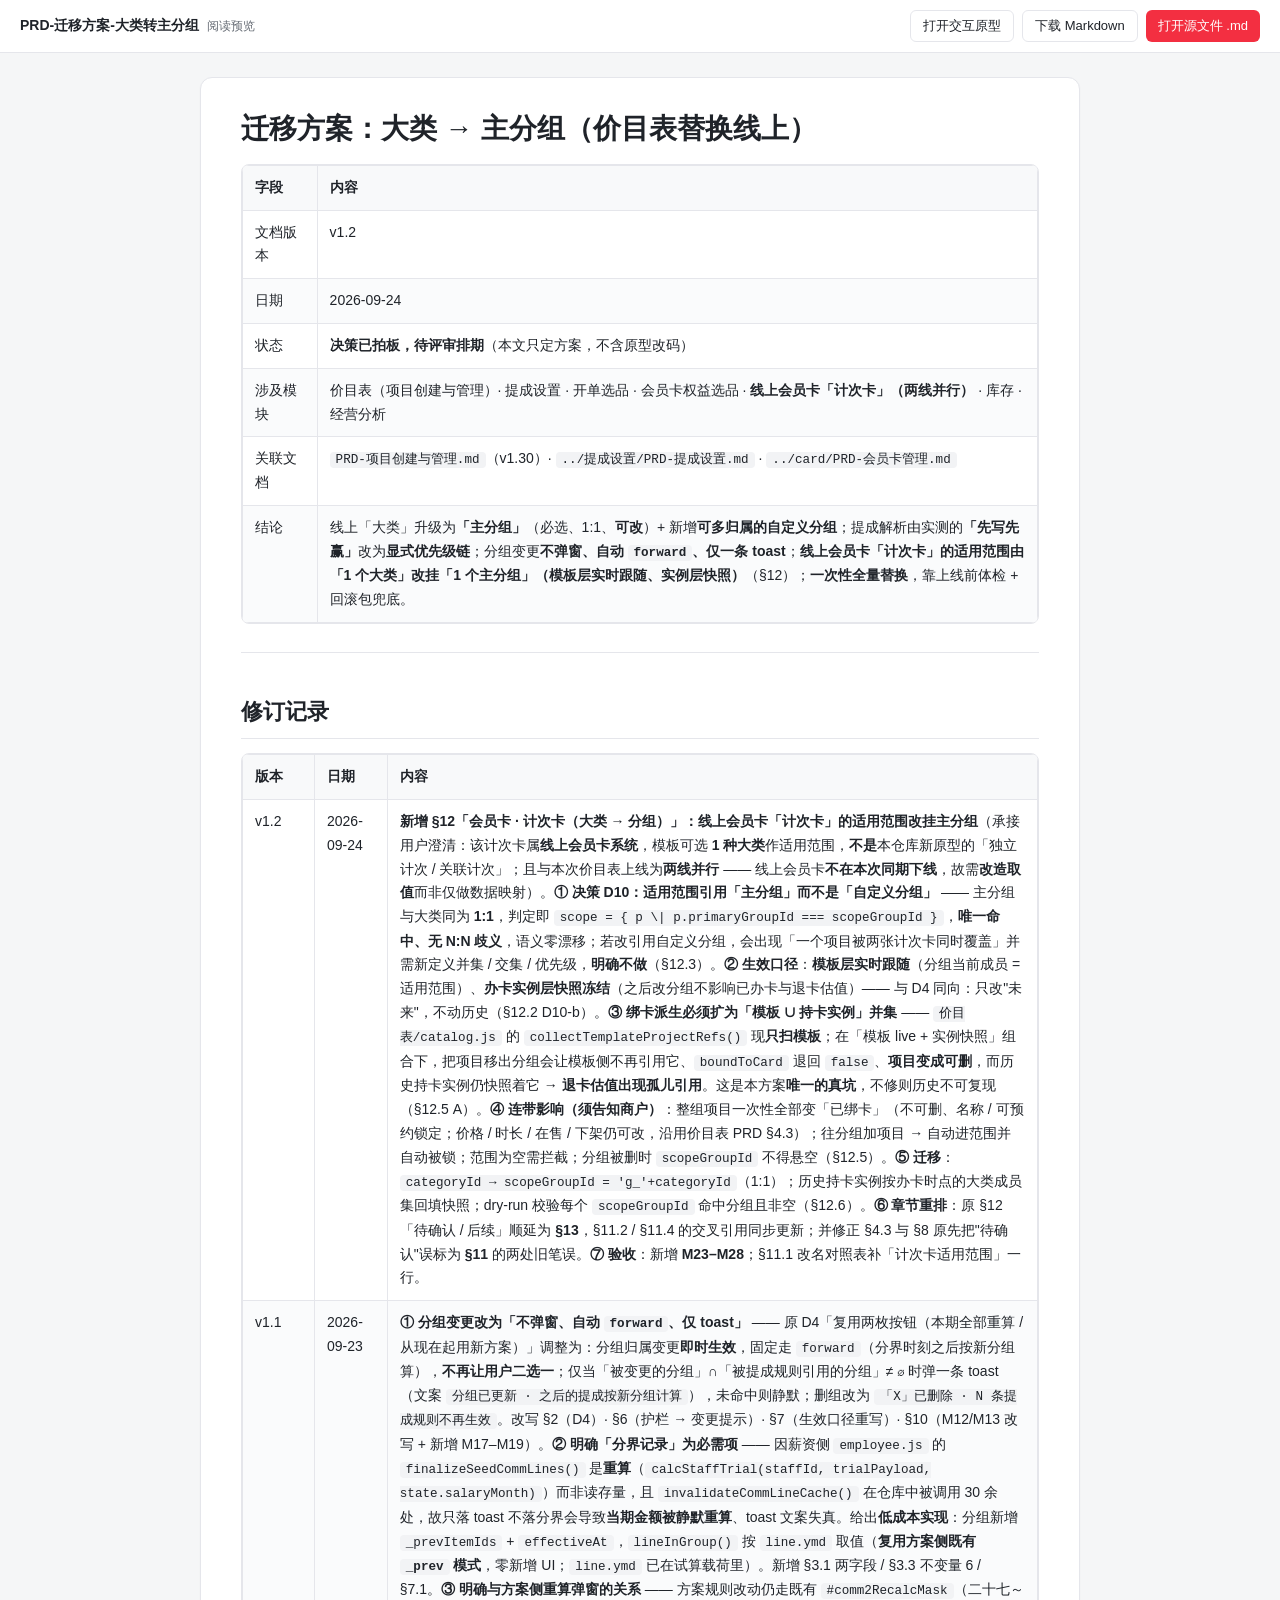
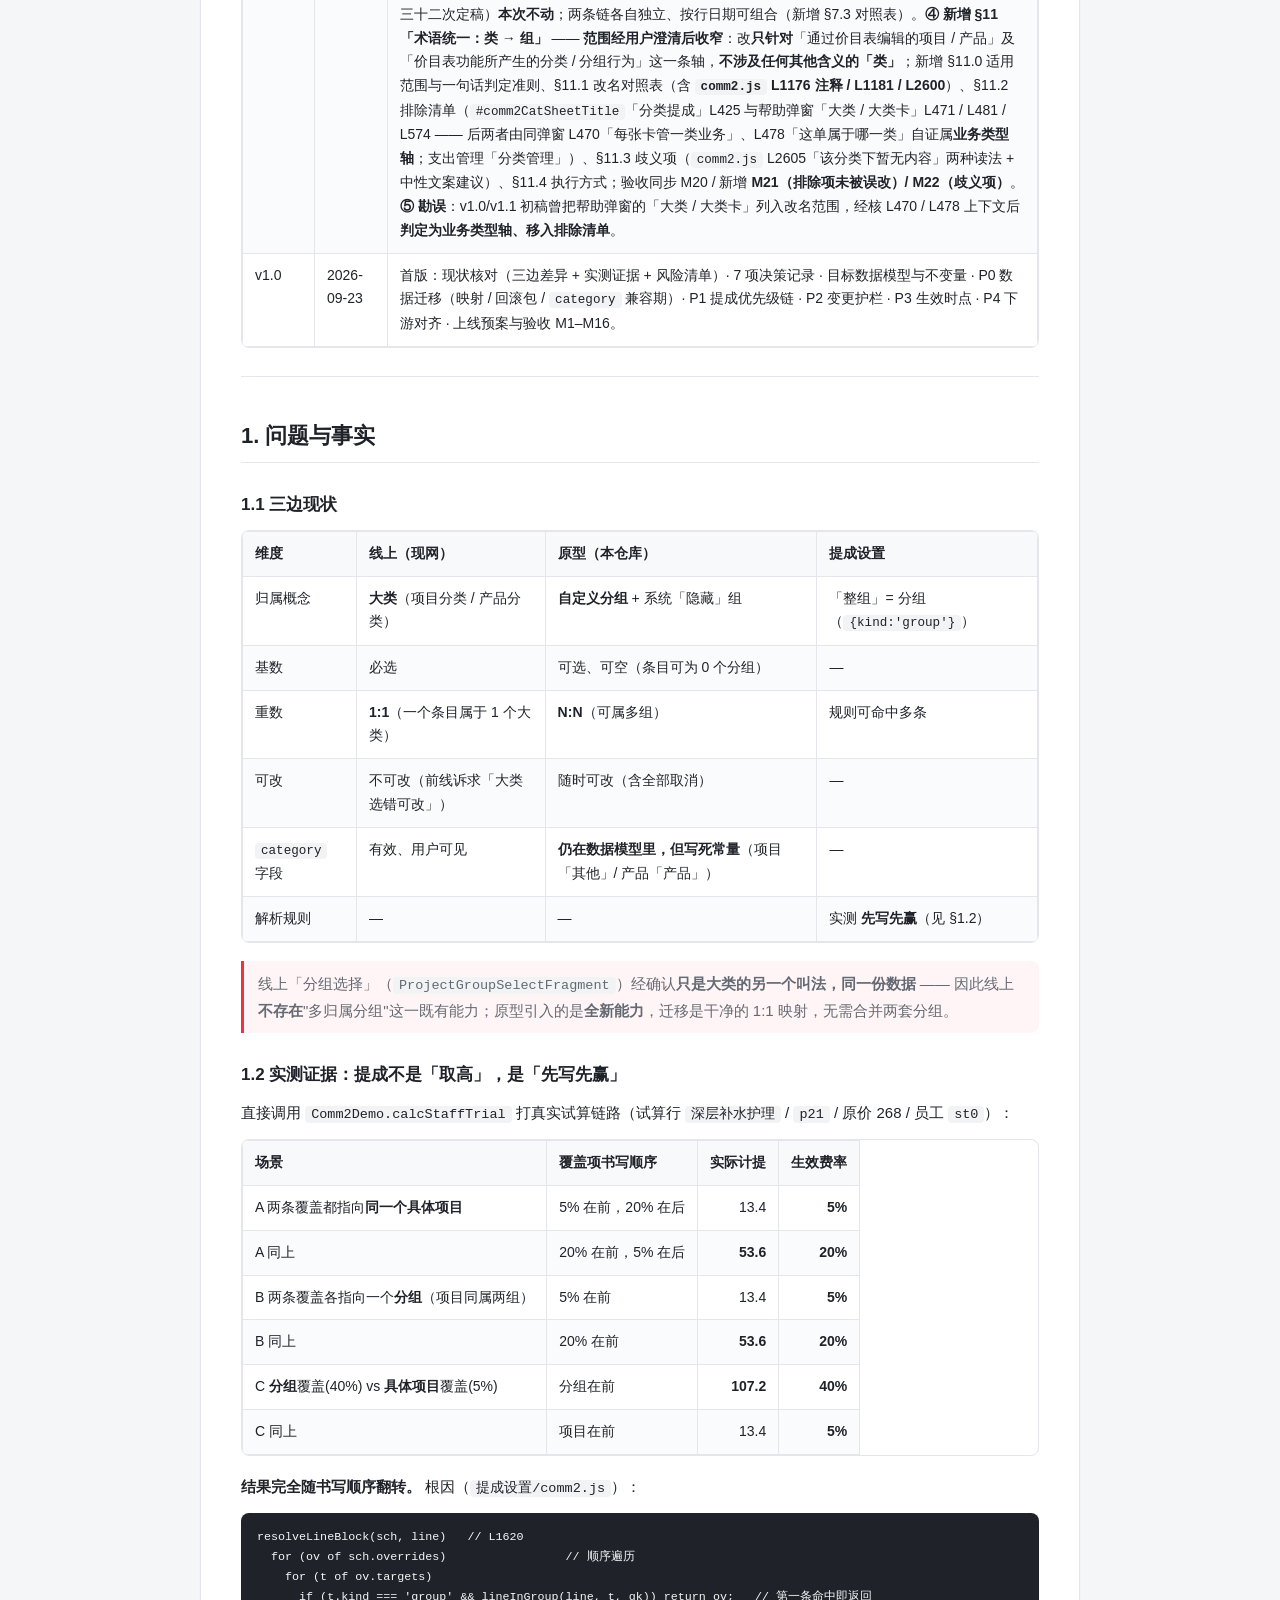
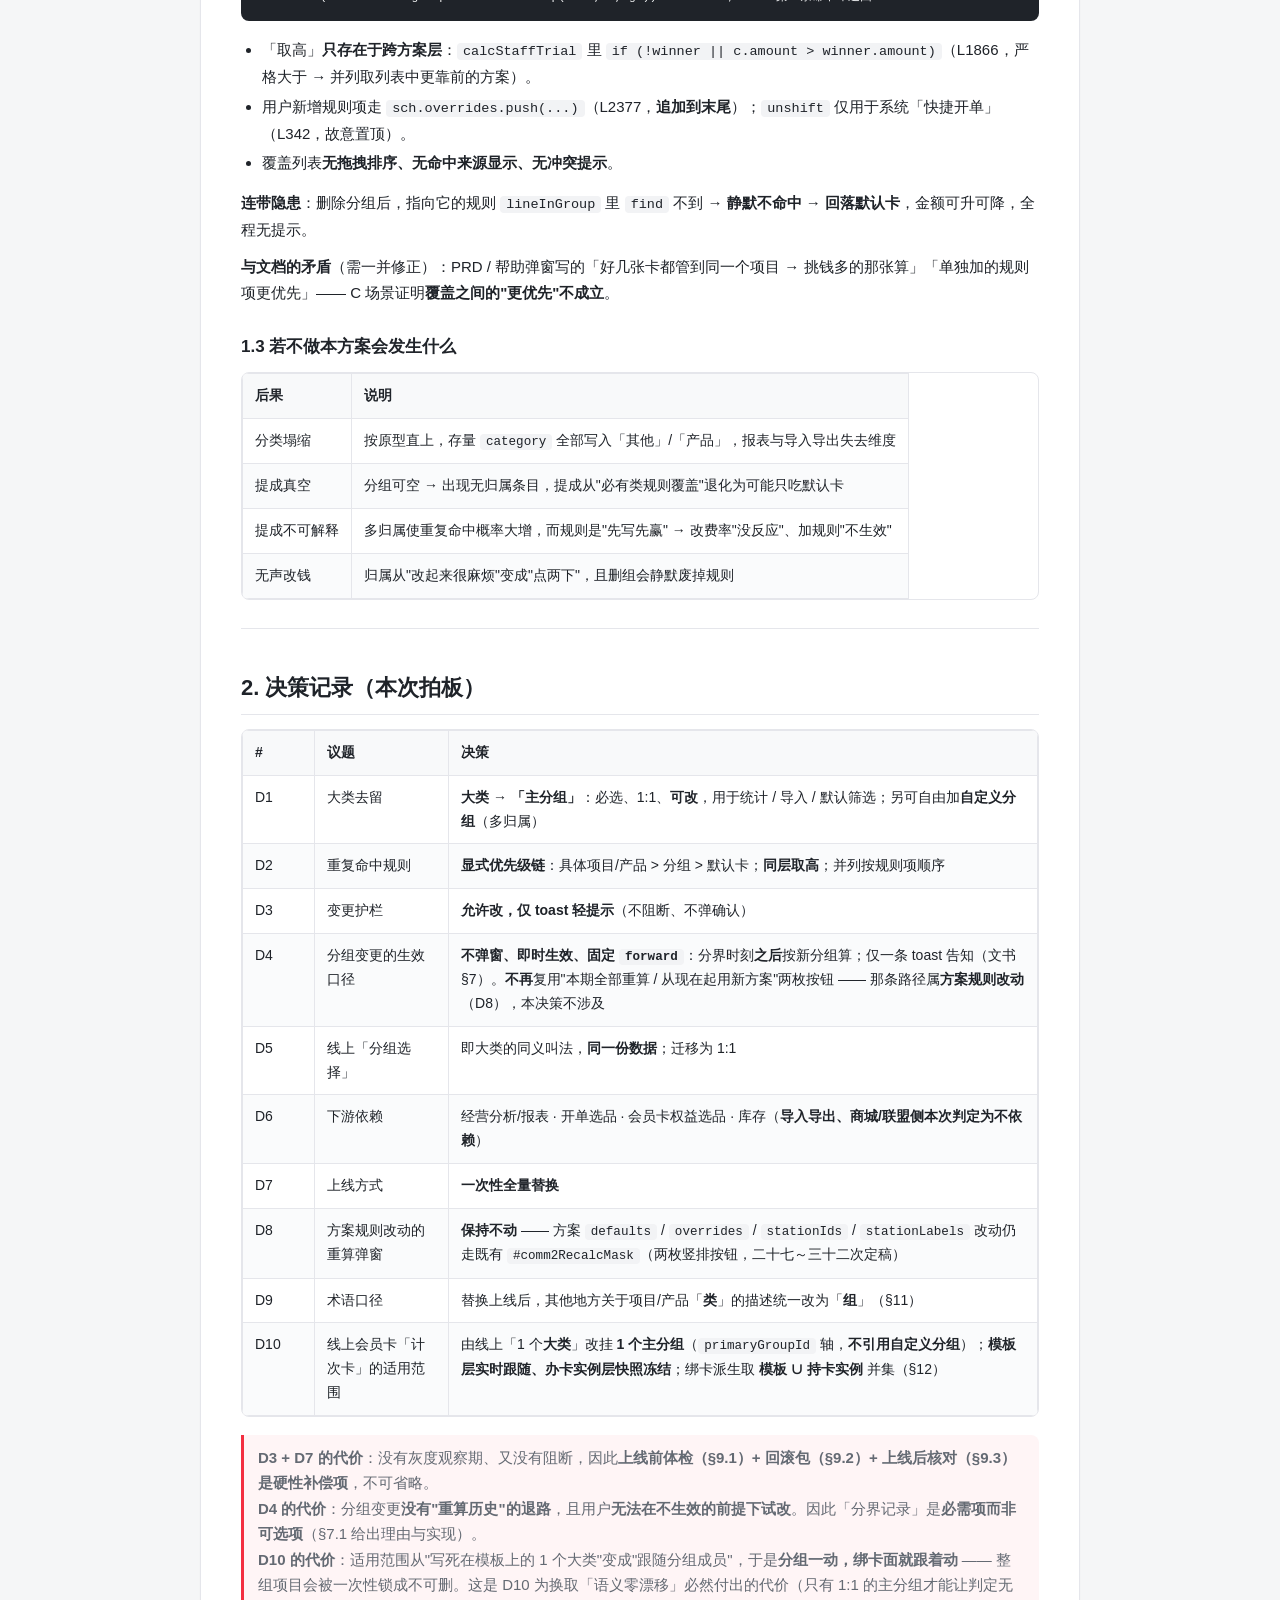
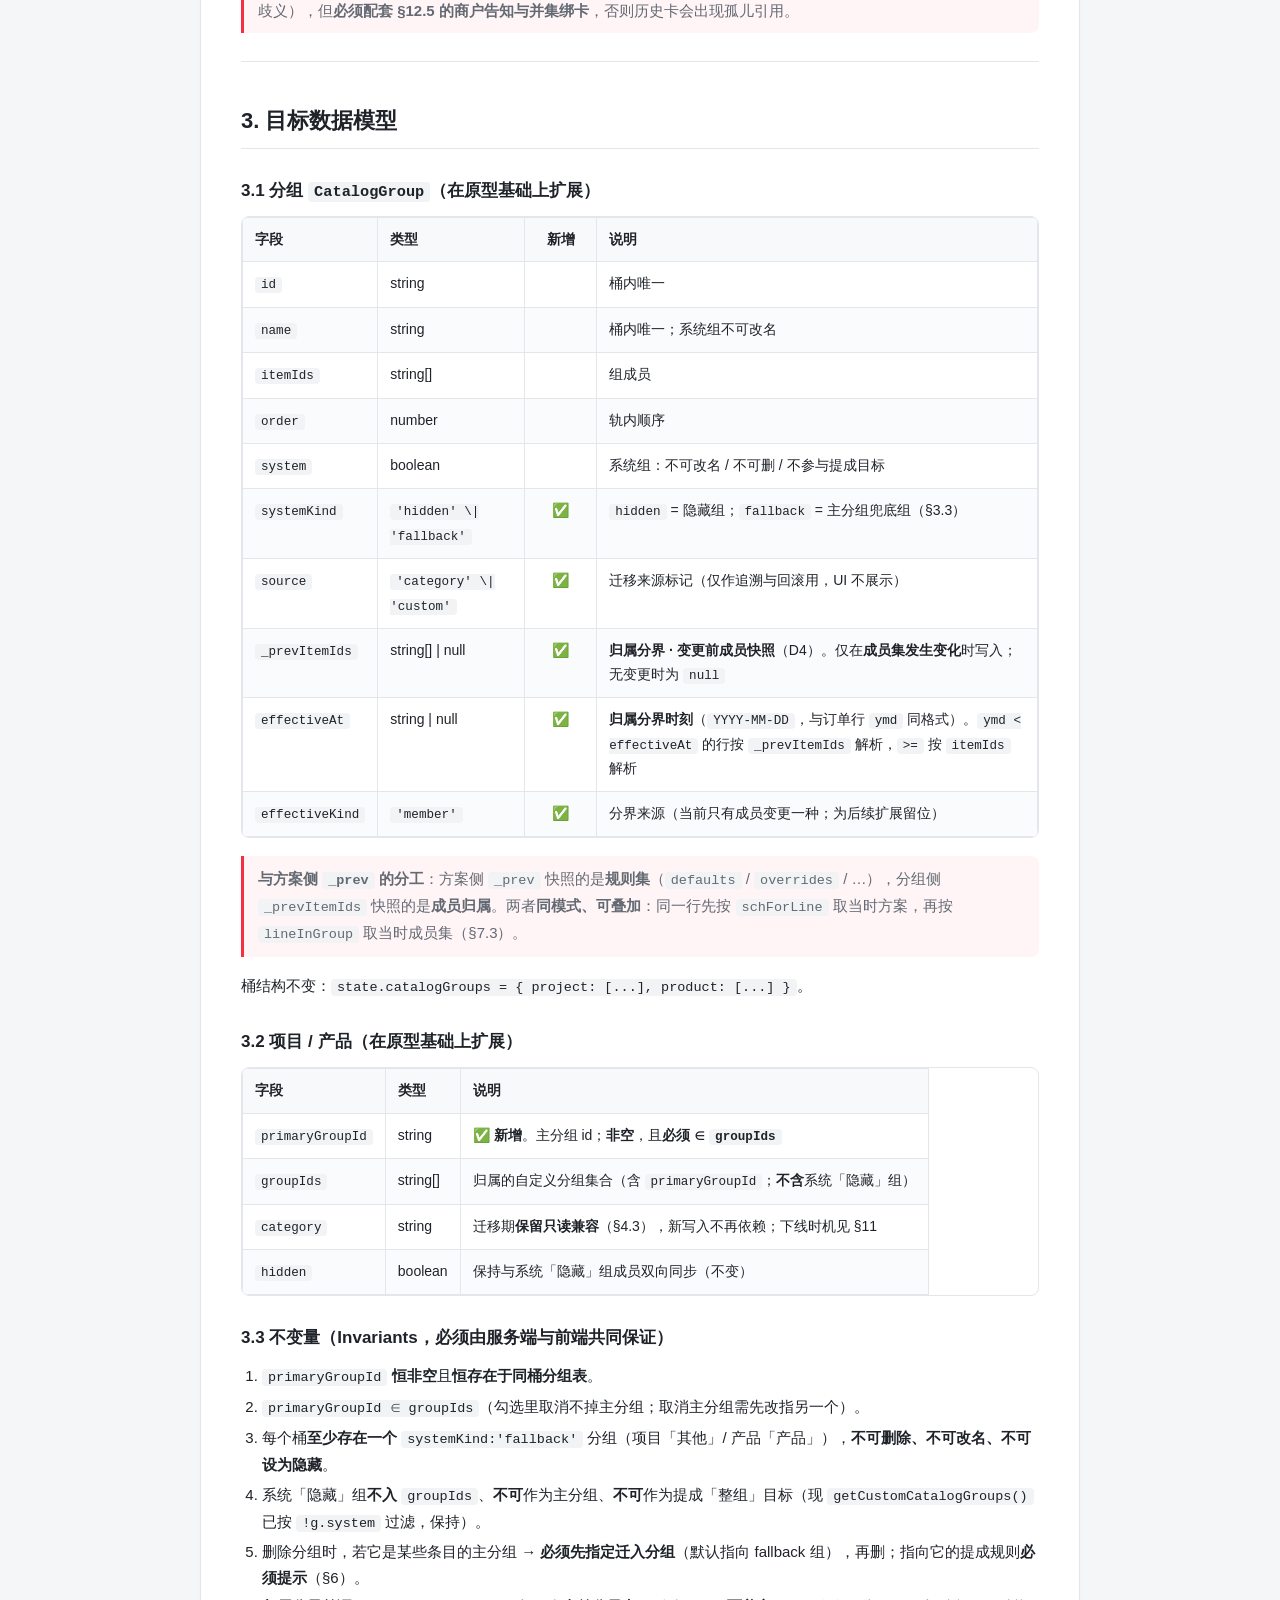
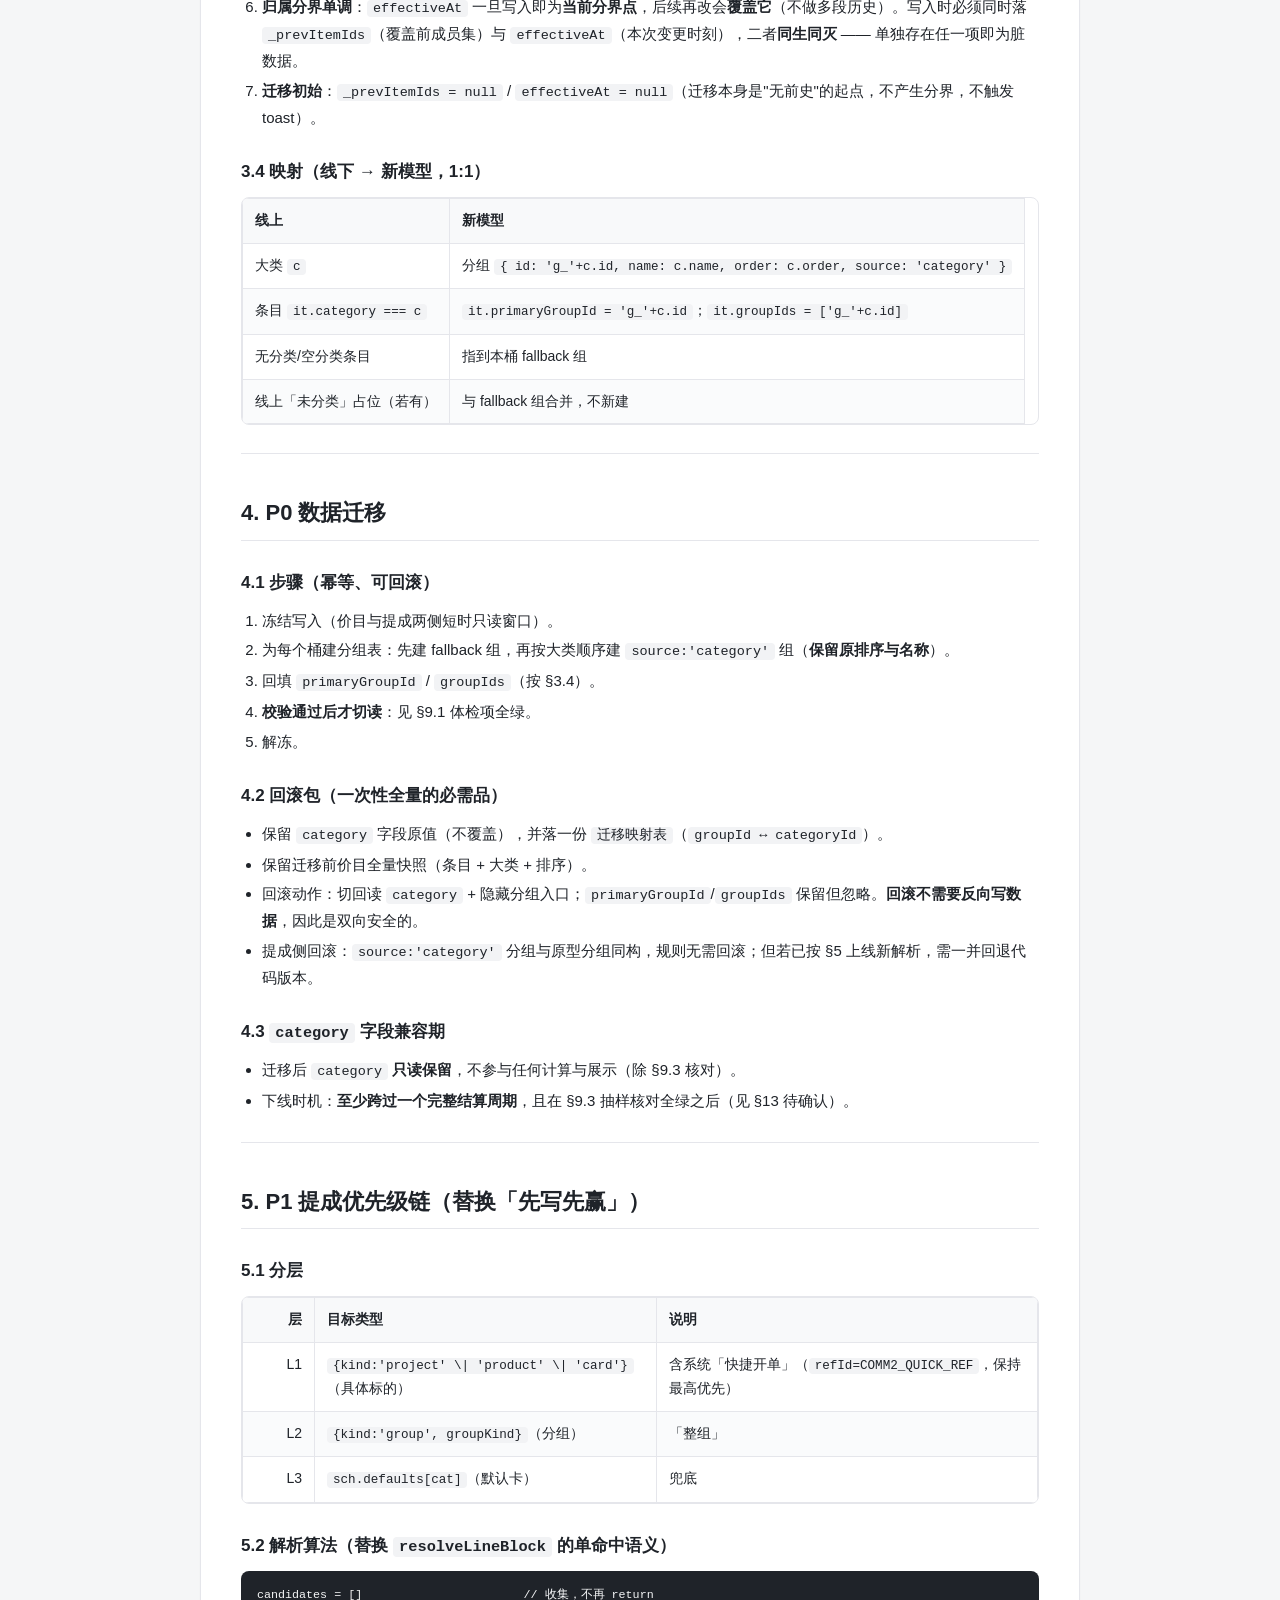
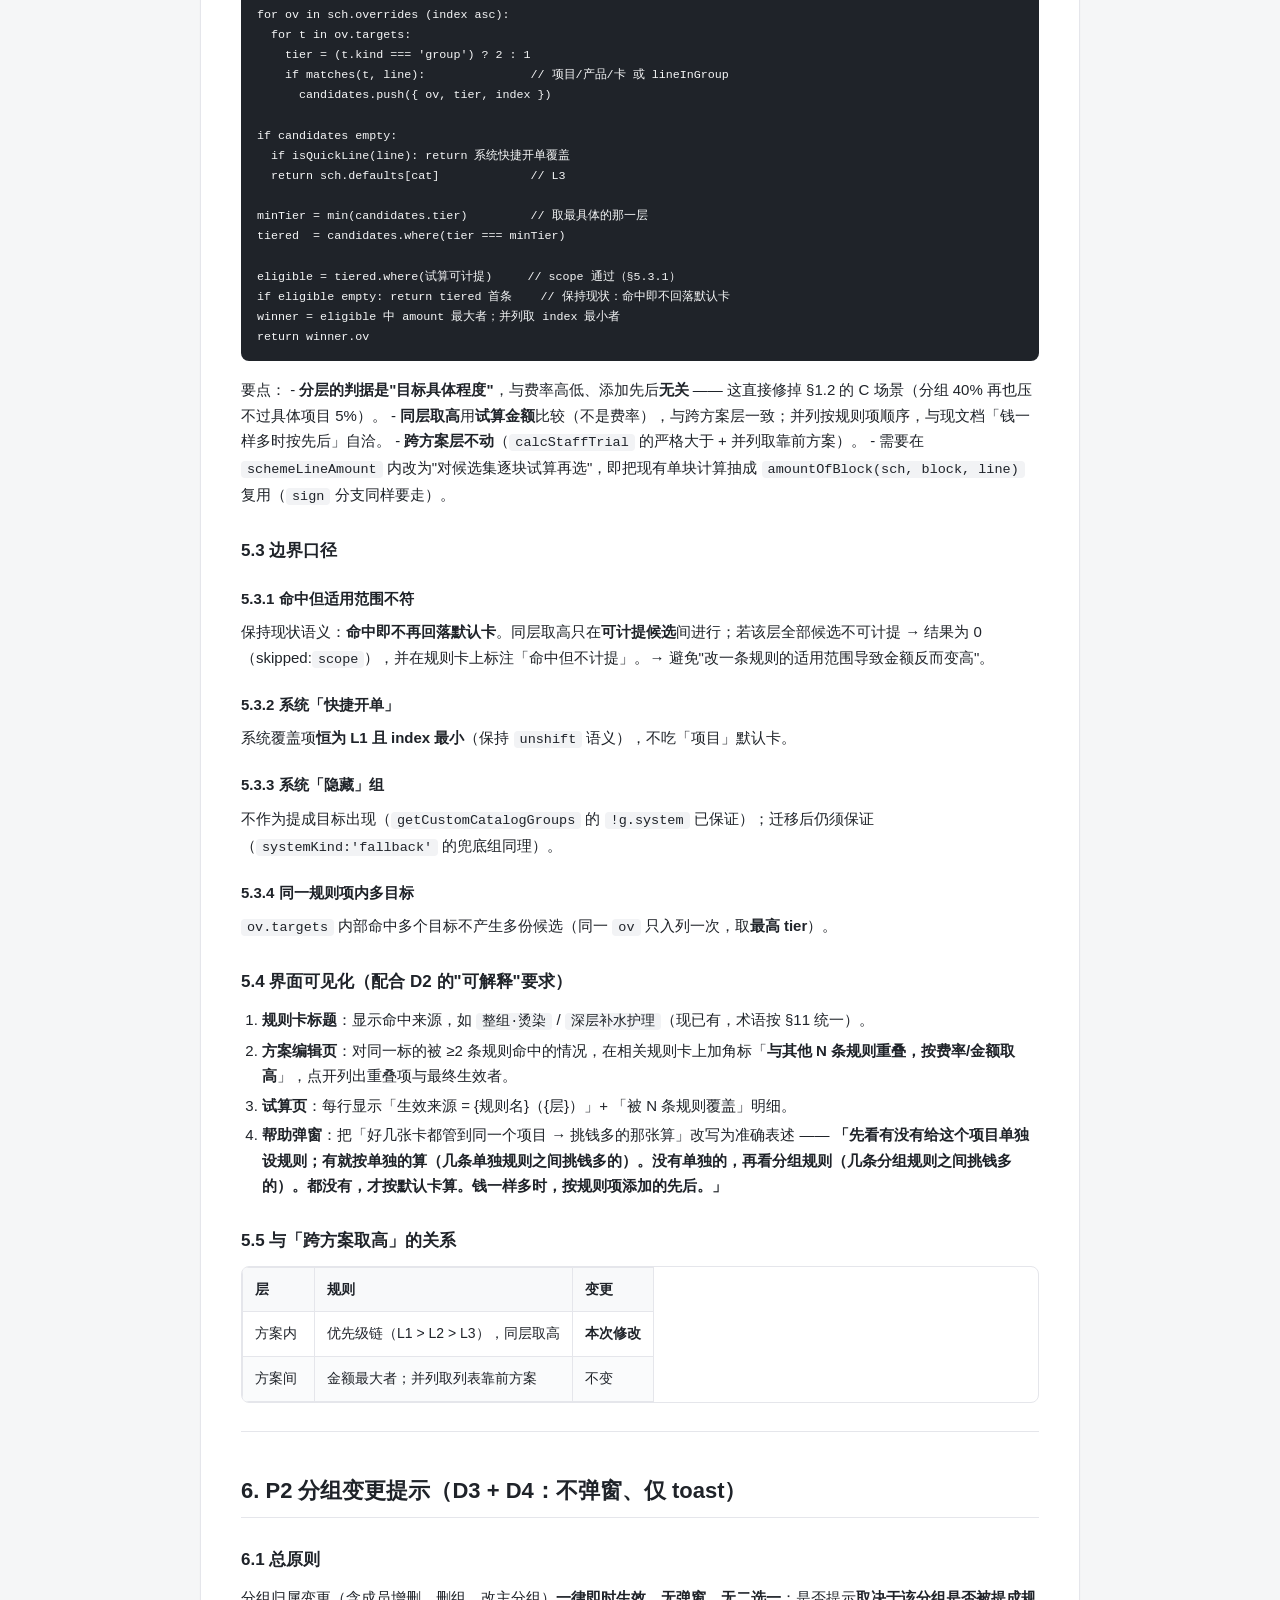
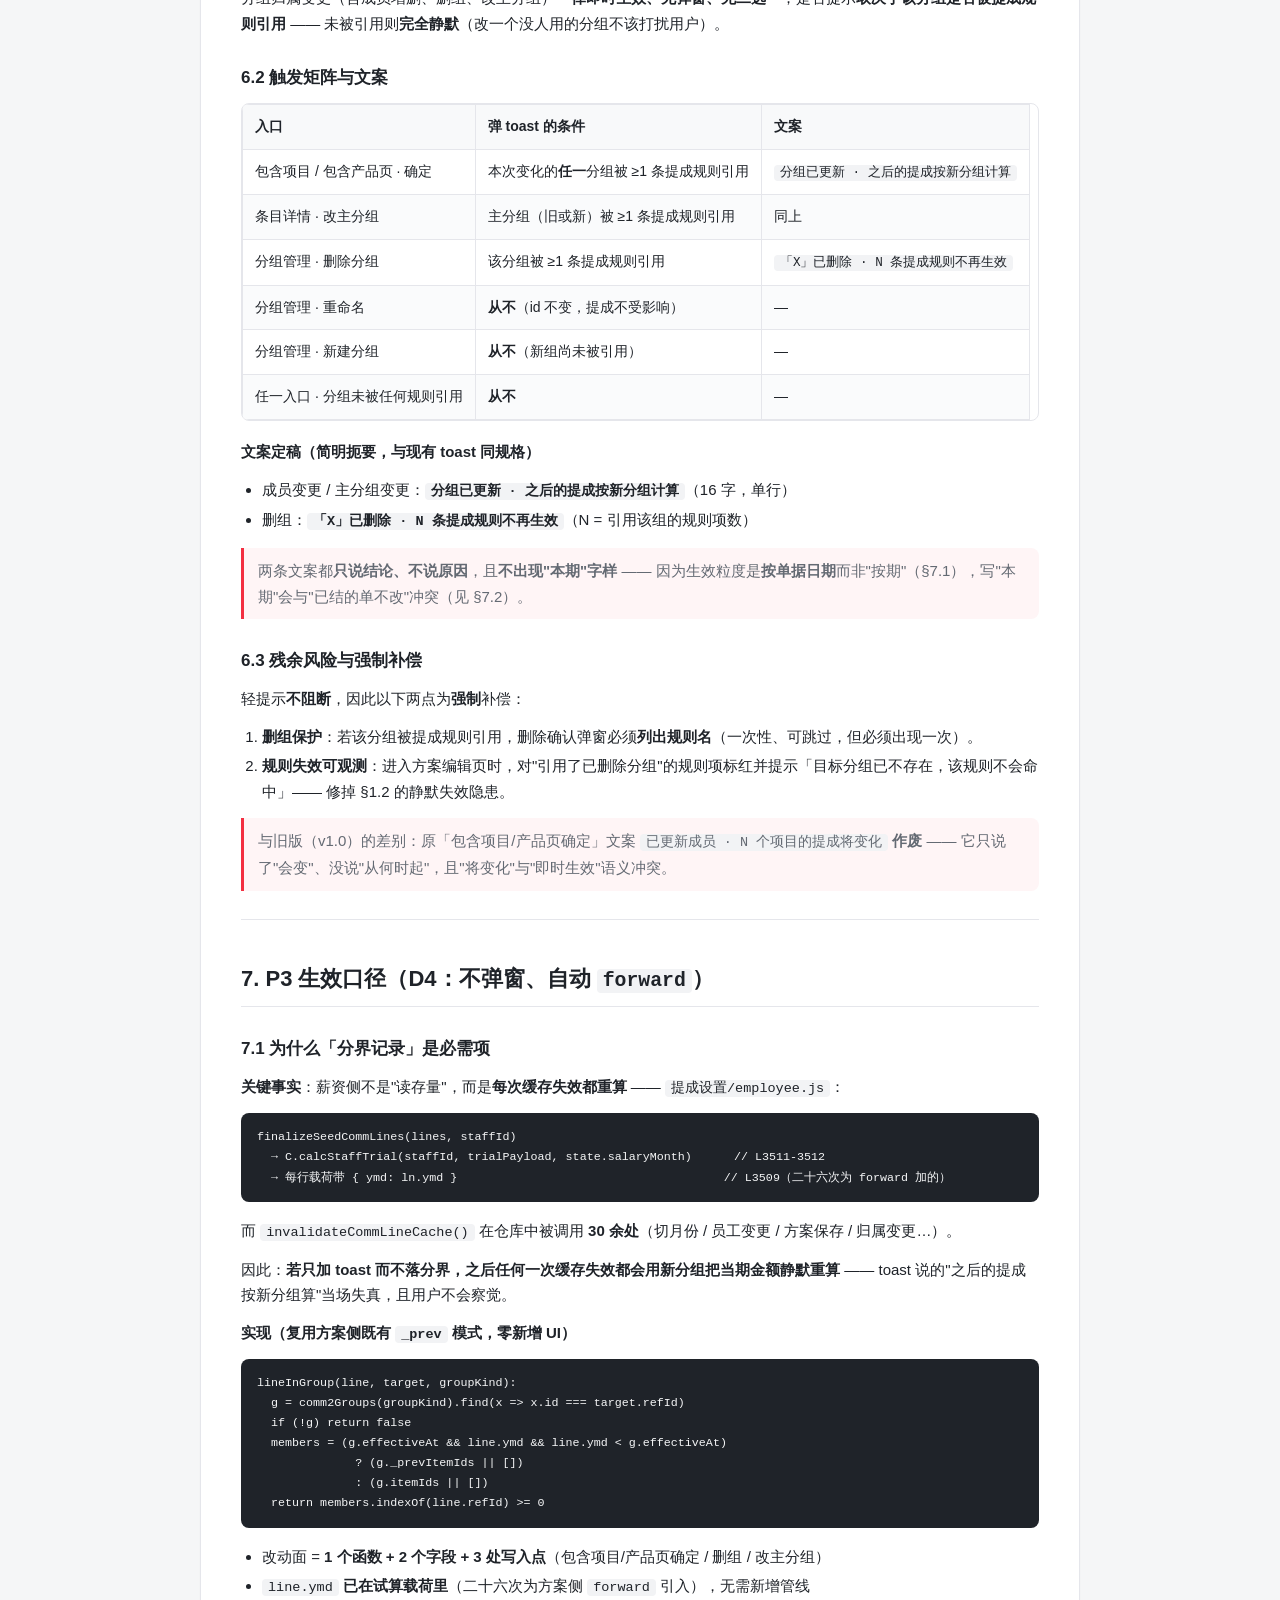
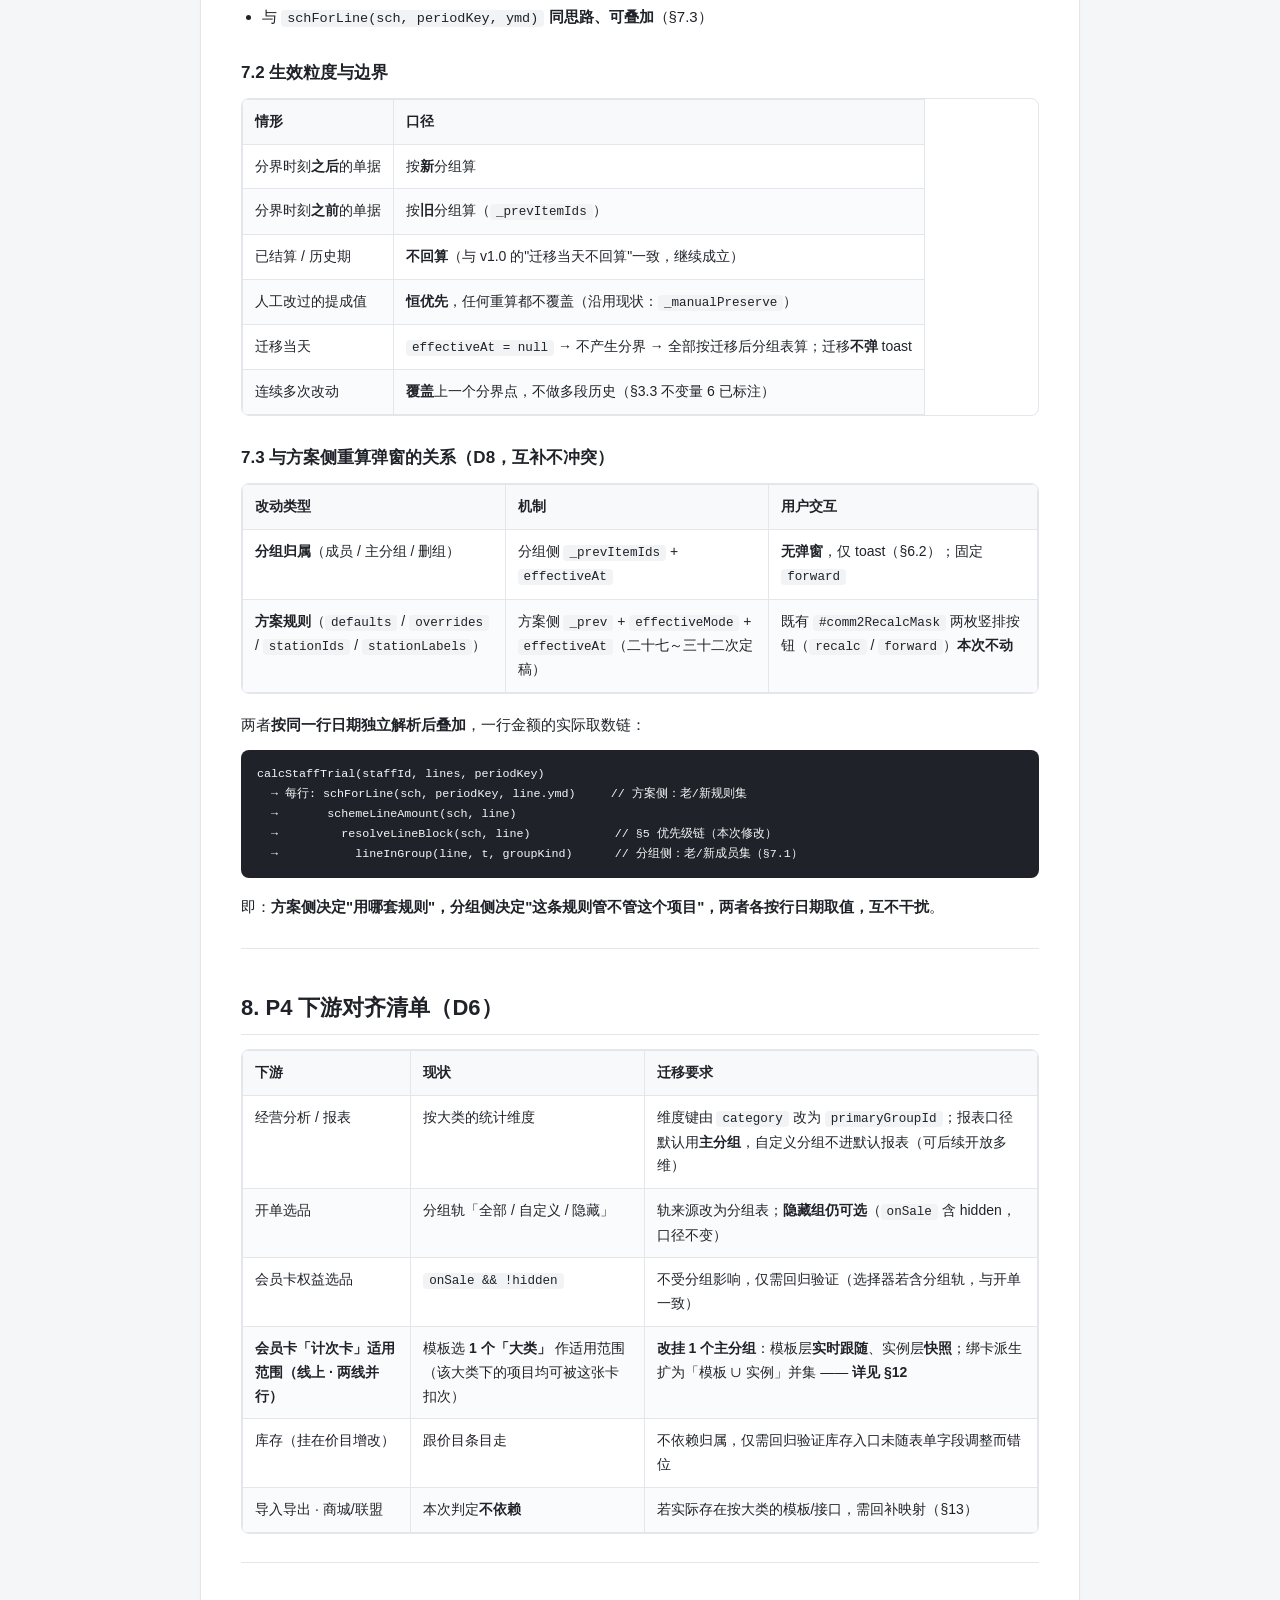
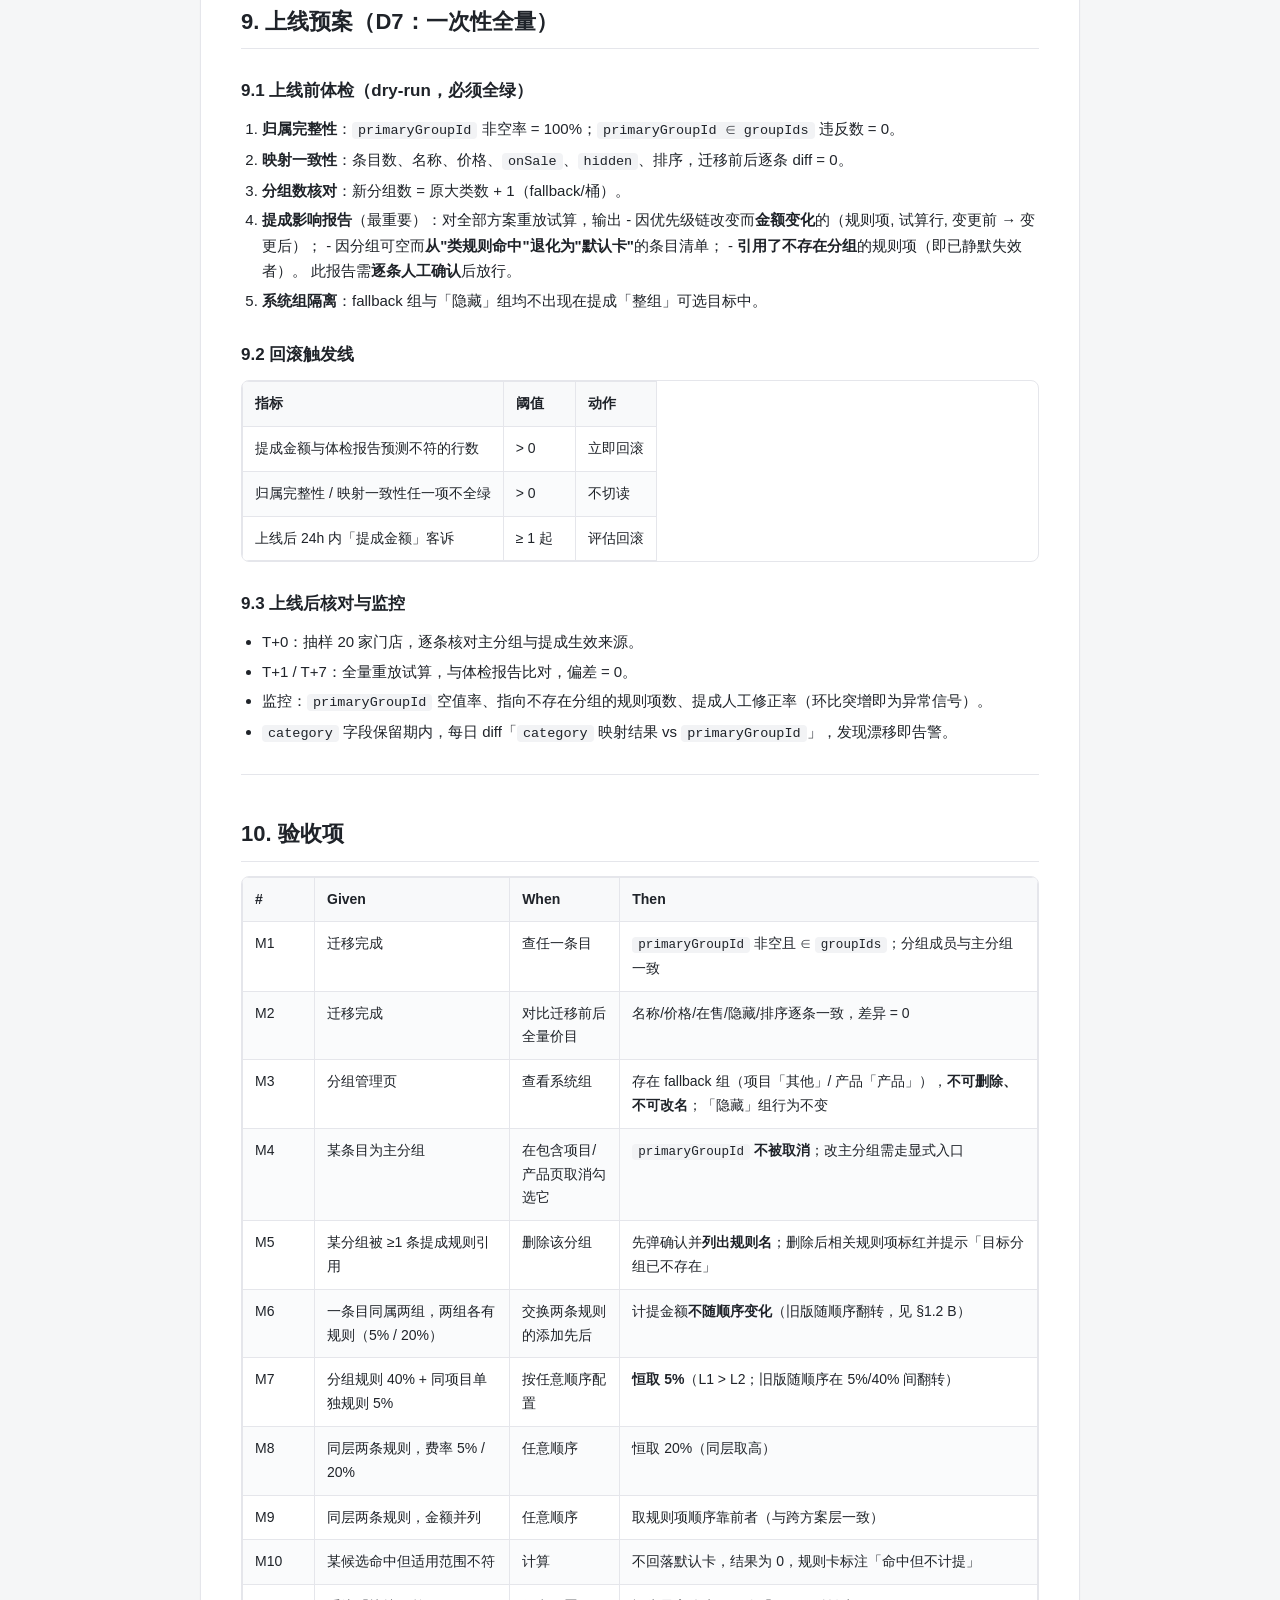
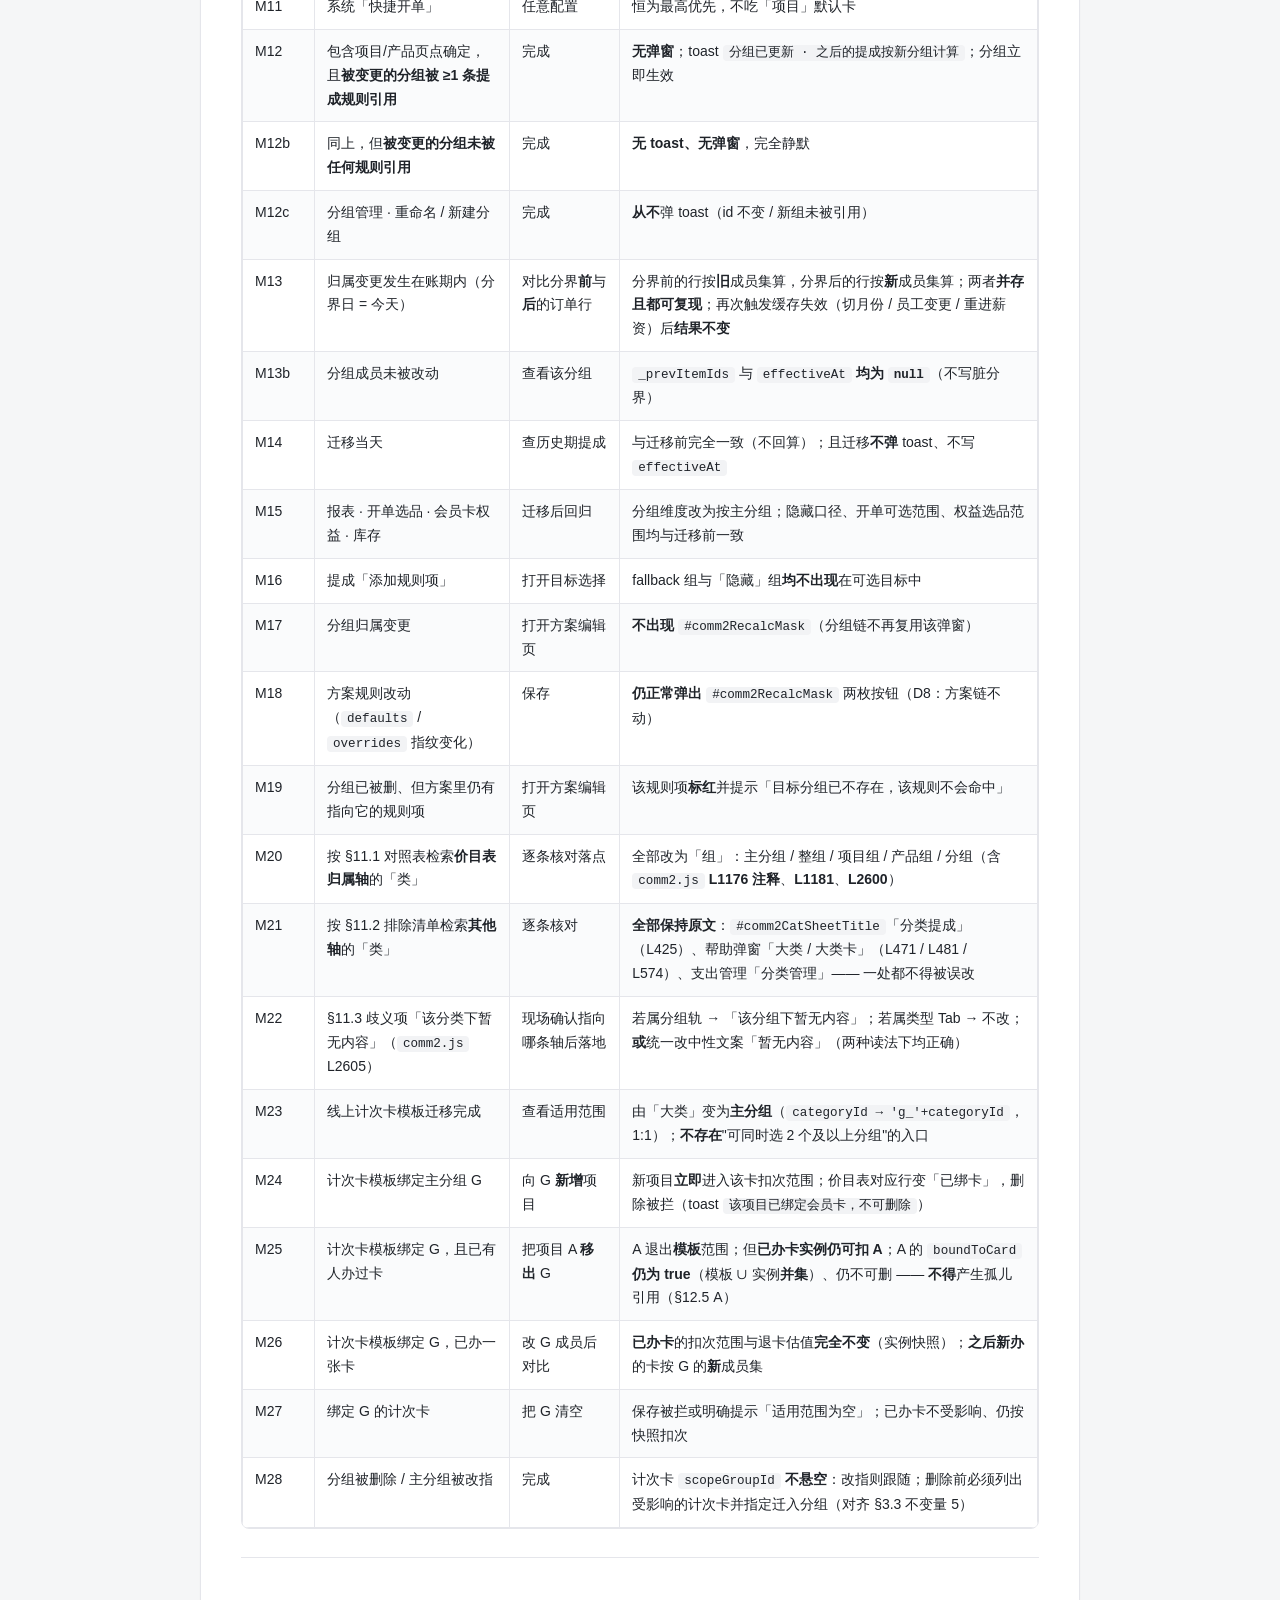
==== commit 49eff5cf: "docs(迁移方案): 补 §12 会员卡计次卡（大类→主分组）迁移方案 + 验收项 M23-M28，同步 HTML 预览 Co-authored-by: Cursor <cursoragent@cu" ====
--- a/PRD-迁移方案-大类转主分组.html
+++ b/PRD-迁移方案-大类转主分组.html
@@ -59,11 +59,11 @@
 <tbody>
 <tr>
 <td>文档版本</td>
-<td>v1.1</td>
+<td>v1.2</td>
 </tr>
 <tr>
 <td>日期</td>
-<td>2026-09-23</td>
+<td>2026-09-24</td>
 </tr>
 <tr>
 <td>状态</td>
@@ -71,15 +71,15 @@
 </tr>
 <tr>
 <td>涉及模块</td>
-<td>价目表（项目创建与管理）· 提成设置 · 开单选品 · 会员卡权益选品 · 库存 · 经营分析</td>
+<td>价目表（项目创建与管理）· 提成设置 · 开单选品 · 会员卡权益选品 · <strong>线上会员卡「计次卡」（两线并行）</strong> · 库存 · 经营分析</td>
 </tr>
 <tr>
 <td>关联文档</td>
-<td><code>PRD-项目创建与管理.md</code>（v1.27）· <code>../提成设置/PRD-提成设置.md</code></td>
+<td><code>PRD-项目创建与管理.md</code>（v1.30）· <code>../提成设置/PRD-提成设置.md</code> · <code>../card/PRD-会员卡管理.md</code></td>
 </tr>
 <tr>
 <td>结论</td>
-<td>线上「大类」升级为<strong>「主分组」</strong>（必选、1:1、<strong>可改</strong>）+ 新增<strong>可多归属的自定义分组</strong>；提成解析由实测的<strong>「先写先赢」</strong>改为<strong>显式优先级链</strong>；分组变更<strong>不弹窗、自动 <code>forward</code>、仅一条 toast</strong>；<strong>一次性全量替换</strong>，靠上线前体检 + 回滚包兜底。</td>
+<td>线上「大类」升级为<strong>「主分组」</strong>（必选、1:1、<strong>可改</strong>）+ 新增<strong>可多归属的自定义分组</strong>；提成解析由实测的<strong>「先写先赢」</strong>改为<strong>显式优先级链</strong>；分组变更<strong>不弹窗、自动 <code>forward</code>、仅一条 toast</strong>；<strong>线上会员卡「计次卡」的适用范围由「1 个大类」改挂「1 个主分组」（模板层实时跟随、实例层快照）</strong>（§12）；<strong>一次性全量替换</strong>，靠上线前体检 + 回滚包兜底。</td>
 </tr>
 </tbody>
 </table>
@@ -94,6 +94,11 @@
 </tr>
 </thead>
 <tbody>
+<tr>
+<td>v1.2</td>
+<td>2026-09-24</td>
+<td><strong>新增 §12「会员卡 · 计次卡（大类 → 分组）」：线上会员卡「计次卡」的适用范围改挂主分组</strong>（承接用户澄清：该计次卡属<strong>线上会员卡系统</strong>，模板可选 <strong>1 种大类</strong>作适用范围，<strong>不是</strong>本仓库新原型的「独立计次 / 关联计次」；且与本次价目表上线为<strong>两线并行</strong> —— 线上会员卡<strong>不在本次同期下线</strong>，故需<strong>改造取值</strong>而非仅做数据映射）。<strong>① 决策 D10：适用范围引用「主分组」而不是「自定义分组」</strong> —— 主分组与大类同为 <strong>1:1</strong>，判定即 <code>scope = { p \| p.primaryGroupId === scopeGroupId }</code>，<strong>唯一命中、无 N:N 歧义</strong>，语义零漂移；若改引用自定义分组，会出现「一个项目被两张计次卡同时覆盖」并需新定义并集 / 交集 / 优先级，<strong>明确不做</strong>（§12.3）。<strong>② 生效口径</strong>：<strong>模板层实时跟随</strong>（分组当前成员 = 适用范围）、<strong>办卡实例层快照冻结</strong>（之后改分组不影响已办卡与退卡估值）—— 与 D4 同向：只改"未来"，不动历史（§12.2 D10-b）。<strong>③ 绑卡派生必须扩为「模板 ∪ 持卡实例」并集</strong> —— <code>价目表/catalog.js</code> 的 <code>collectTemplateProjectRefs()</code> 现<strong>只扫模板</strong>；在「模板 live + 实例快照」组合下，把项目移出分组会让模板侧不再引用它、<code>boundToCard</code> 退回 <code>false</code>、<strong>项目变成可删</strong>，而历史持卡实例仍快照着它 → <strong>退卡估值出现孤儿引用</strong>。这是本方案<strong>唯一的真坑</strong>，不修则历史不可复现（§12.5 A）。<strong>④ 连带影响（须告知商户）</strong>：整组项目一次性全部变「已绑卡」（不可删、名称 / 可预约锁定；价格 / 时长 / 在售 / 下架仍可改，沿用价目表 PRD §4.3）；往分组加项目 → 自动进范围并自动被锁；范围为空需拦截；分组被删时 <code>scopeGroupId</code> 不得悬空（§12.5）。<strong>⑤ 迁移</strong>：<code>categoryId → scopeGroupId = 'g_'+categoryId</code>（1:1）；历史持卡实例按办卡时点的大类成员集回填快照；dry-run 校验每个 <code>scopeGroupId</code> 命中分组且非空（§12.6）。<strong>⑥ 章节重排</strong>：原 §12「待确认 / 后续」顺延为 <strong>§13</strong>，§11.2 / §11.4 的交叉引用同步更新；并修正 §4.3 与 §8 原先把"待确认"误标为 <strong>§11</strong> 的两处旧笔误。<strong>⑦ 验收</strong>：新增 <strong>M23–M28</strong>；§11.1 改名对照表补「计次卡适用范围」一行。</td>
+</tr>
 <tr>
 <td>v1.1</td>
 <td>2026-09-23</td>
@@ -306,11 +311,17 @@
 <td>术语口径</td>
 <td>替换上线后，其他地方关于项目/产品「<strong>类</strong>」的描述统一改为「<strong>组</strong>」（§11）</td>
 </tr>
+<tr>
+<td>D10</td>
+<td>线上会员卡「计次卡」的适用范围</td>
+<td>由线上「1 个<strong>大类</strong>」改挂 <strong>1 个主分组</strong>（<code>primaryGroupId</code> 轴，<strong>不引用自定义分组</strong>）；<strong>模板层实时跟随、办卡实例层快照冻结</strong>；绑卡派生取 <strong>模板 ∪ 持卡实例</strong> 并集（§12）</td>
+</tr>
 </tbody>
 </table>
 <blockquote>
 <p><strong>D3 + D7 的代价</strong>：没有灰度观察期、又没有阻断，因此<strong>上线前体检（§9.1）+ 回滚包（§9.2）+ 上线后核对（§9.3）是硬性补偿项</strong>，不可省略。</p>
 <p><strong>D4 的代价</strong>：分组变更<strong>没有"重算历史"的退路</strong>，且用户<strong>无法在不生效的前提下试改</strong>。因此「分界记录」是<strong>必需项而非可选项</strong>（§7.1 给出理由与实现）。</p>
+<p><strong>D10 的代价</strong>：适用范围从"写死在模板上的 1 个大类"变成"跟随分组成员"，于是<strong>分组一动，绑卡面就跟着动</strong> —— 整组项目会被一次性锁成不可删。这是 D10 为换取「语义零漂移」必然付出的代价（只有 1:1 的主分组才能让判定无歧义），但<strong>必须配套 §12.5 的商户告知与并集绑卡</strong>，否则历史卡会出现孤儿引用。</p>
 </blockquote>
 <hr />
 <h2>3. 目标数据模型</h2>
@@ -480,7 +491,7 @@
 <h3>4.3 <code>category</code> 字段兼容期</h3>
 <ul>
 <li>迁移后 <code>category</code> <strong>只读保留</strong>，不参与任何计算与展示（除 §9.3 核对）。</li>
-<li>下线时机：<strong>至少跨过一个完整结算周期</strong>，且在 §9.3 抽样核对全绿之后（见 §11 待确认）。</li>
+<li>下线时机：<strong>至少跨过一个完整结算周期</strong>，且在 §9.3 抽样核对全绿之后（见 §13 待确认）。</li>
 </ul>
 <hr />
 <h2>5. P1 提成优先级链（替换「先写先赢」）</h2>
@@ -754,6 +765,11 @@
 <td>不受分组影响，仅需回归验证（选择器若含分组轨，与开单一致）</td>
 </tr>
 <tr>
+<td><strong>会员卡「计次卡」适用范围（线上 · 两线并行）</strong></td>
+<td>模板选 <strong>1 个「大类」</strong> 作适用范围（该大类下的项目均可被这张卡扣次）</td>
+<td><strong>改挂 1 个主分组</strong>：模板层<strong>实时跟随</strong>、实例层<strong>快照</strong>；绑卡派生扩为「模板 ∪ 实例」并集 —— <strong>详见 §12</strong></td>
+</tr>
+<tr>
 <td>库存（挂在价目增改）</td>
 <td>跟价目条目走</td>
 <td>不依赖归属，仅需回归验证库存入口未随表单字段调整而错位</td>
@@ -761,7 +777,7 @@
 <tr>
 <td>导入导出 · 商城/联盟</td>
 <td>本次判定<strong>不依赖</strong></td>
-<td>若实际存在按大类的模板/接口，需回补映射（§11）</td>
+<td>若实际存在按大类的模板/接口，需回补映射（§13）</td>
 </tr>
 </tbody>
 </table>
@@ -974,6 +990,42 @@
 <td>§11.3 歧义项「该分类下暂无内容」（<code>comm2.js</code> L2605）</td>
 <td>现场确认指向哪条轴后落地</td>
 <td>若属分组轨 → 「该分组下暂无内容」；若属类型 Tab → 不改；<strong>或</strong>统一改中性文案「暂无内容」（两种读法下均正确）</td>
+</tr>
+<tr>
+<td>M23</td>
+<td>线上计次卡模板迁移完成</td>
+<td>查看适用范围</td>
+<td>由「大类」变为<strong>主分组</strong>（<code>categoryId → 'g_'+categoryId</code>，1:1）；<strong>不存在</strong>"可同时选 2 个及以上分组"的入口</td>
+</tr>
+<tr>
+<td>M24</td>
+<td>计次卡模板绑定主分组 G</td>
+<td>向 G <strong>新增</strong>项目</td>
+<td>新项目<strong>立即</strong>进入该卡扣次范围；价目表对应行变「已绑卡」，删除被拦（toast <code>该项目已绑定会员卡，不可删除</code>）</td>
+</tr>
+<tr>
+<td>M25</td>
+<td>计次卡模板绑定 G，且已有人办过卡</td>
+<td>把项目 A <strong>移出</strong> G</td>
+<td>A 退出<strong>模板</strong>范围；但<strong>已办卡实例仍可扣 A</strong>；A 的 <code>boundToCard</code> <strong>仍为 true</strong>（模板 ∪ 实例<strong>并集</strong>）、仍不可删 —— <strong>不得</strong>产生孤儿引用（§12.5 A）</td>
+</tr>
+<tr>
+<td>M26</td>
+<td>计次卡模板绑定 G，已办一张卡</td>
+<td>改 G 成员后对比</td>
+<td><strong>已办卡</strong>的扣次范围与退卡估值<strong>完全不变</strong>（实例快照）；<strong>之后新办</strong>的卡按 G 的<strong>新</strong>成员集</td>
+</tr>
+<tr>
+<td>M27</td>
+<td>绑定 G 的计次卡</td>
+<td>把 G 清空</td>
+<td>保存被拦或明确提示「适用范围为空」；已办卡不受影响、仍按快照扣次</td>
+</tr>
+<tr>
+<td>M28</td>
+<td>分组被删除 / 主分组被改指</td>
+<td>完成</td>
+<td>计次卡 <code>scopeGroupId</code> <strong>不悬空</strong>：改指则跟随；删除前必须列出受影响的计次卡并指定迁入分组（对齐 §3.3 不变量 5）</td>
 </tr>
 </tbody>
 </table>
@@ -1041,10 +1093,15 @@
 <td>按<strong>主分组</strong>的统计维度</td>
 <td>经营分析 / 报表（§8）</td>
 </tr>
+<tr>
+<td>计次卡的「适用范围 ＝ 1 个大类」</td>
+<td>「适用范围 ＝ <strong>1 个主分组</strong>」</td>
+<td><strong>线上会员卡系统</strong>（不在本仓库）；模板 / 列表 / 详情 / 扣次券文案同步 —— 见 §12</td>
+</tr>
 </tbody>
 </table>
 <blockquote>
-<p>注：<code>价目表/</code> 原型的<strong>用户可见文案本已用「组」</strong>（<code>catalog.js</code> / <code>base.css</code> / <code>index.html</code> 全仓无「分类 / 大类」命中），所以 §11.1 的<strong>代码落点全部在 <code>提成设置/</code></strong> —— 因为只有提成模块在描述价目表分组时用了「类」这个词。</p>
+<p>注：<code>价目表/</code> 原型的<strong>用户可见文案本已用「组」</strong>（<code>catalog.js</code> / <code>base.css</code> / <code>index.html</code> 全仓无「分类 / 大类」命中），所以 §11.1 在<strong>本仓库内</strong>的代码落点全部在 <code>提成设置/</code> —— 因为只有提成模块在描述价目表分组时用了「类」这个词。<strong>本仓库之外还有一处</strong>：<strong>线上会员卡系统的「计次卡」适用范围</strong>（改动口径见 §12，其代码不在本仓库）。</p>
 </blockquote>
 <h3>11.2 明确<strong>不改</strong>（属"其他类型的类"，误改即语义错误）</h3>
 <table>
@@ -1079,7 +1136,7 @@
 <tr>
 <td><code>category</code>（字段名）</td>
 <td>数据模型</td>
-<td>只读兼容期保留（§4.3）；<strong>字段名是接口契约，不在本次文案统一范围</strong>（§12-2）</td>
+<td>只读兼容期保留（§4.3）；<strong>字段名是接口契约，不在本次文案统一范围</strong>（§13-2）</td>
 </tr>
 <tr>
 <td><code>primaryGroupId</code> / <code>groupIds</code></td>
@@ -1114,17 +1171,196 @@
 <ul>
 <li><strong>文案层</strong>（§11.1）：替换即可，无逻辑影响；<code>comm2.js</code> 的三处字符串为<strong>纯展示拼接</strong>，改动不影响取数与比对。</li>
 <li><strong>文档层</strong>：三份 PRD（本文 + <code>PRD-项目创建与管理.md</code> + <code>../提成设置/PRD-提成设置.md</code>）同步；历史修订记录条目<strong>保留原文不改</strong>（作为历史痕迹），仅在最新修订条中声明本次统一。</li>
-<li><strong>接口层</strong>：字段名 / 接口键<strong>本次不动</strong>（用户决策：只改用户可见文案 + 文档口径）。<code>category</code> 的最终下线时机见 §12-2。</li>
+<li><strong>接口层</strong>：字段名 / 接口键<strong>本次不动</strong>（用户决策：只改用户可见文案 + 文档口径）。<code>category</code> 的最终下线时机见 §13-2。</li>
 <li><strong>验收</strong>：按 <strong>M20</strong>（改名命中）与 <strong>M21</strong>（排除项未被误改）双向核对。</li>
 </ul>
 <hr />
-<h2>12. 待确认 / 后续</h2>
+<h2>12. 会员卡 · 计次卡（大类 → 分组）</h2>
+<blockquote>
+<p><strong>为什么单独开章</strong>：这条链路<strong>不在</strong> §8「下游回归」的射程内 —— 它不是只读选品，而是<strong>存了一份归属引用</strong>。用户澄清：线上会员卡系统里有一种 <strong>「计次卡」</strong>，每个卡模板可选 <strong>1 种「大类」</strong>作为<strong>适用范围</strong>（该大类下的项目都可用这张卡扣次）；它<strong>不是</strong>本仓库新原型的「独立计次 / 关联计次」（那两者用的分别是<strong>卡名</strong>与<strong>显式项目清单</strong>）。因线上会员卡<strong>不在本次同期下线</strong>（两线并行），这份引用必须随价目表迁移<strong>同步改造</strong>，否则价目一完成切换，计次卡的适用范围就指向了不存在的枚举。</p>
+</blockquote>
+<h3>12.1 现状与牵动点</h3>
+<table>
+<thead>
+<tr>
+<th>侧</th>
+<th>计次卡的「适用范围」怎么存</th>
+<th>本次牵动</th>
+</tr>
+</thead>
+<tbody>
+<tr>
+<td><strong>线上会员卡（现网）</strong></td>
+<td>模板存 <strong>1 个「大类」</strong>（枚举值）</td>
+<td>「大类」在价目侧被升级为「主分组」（D1）→ <strong>引用轴必须换</strong></td>
+</tr>
+<tr>
+<td>本仓库新原型</td>
+<td>「独立计次」适用范围 = <strong>卡名</strong>（只读，写入 <code>simpleTimesProjectName</code>）；「关联计次」= <strong>显式项目清单</strong>（§6.3.2 / §6.4）</td>
+<td><strong>本次不动</strong>（§1.5 已把线上次卡映射到「项目」权益；本条只覆盖线上线）</td>
+</tr>
+<tr>
+<td>价目表（迁移后）</td>
+<td>分组表 <code>catalogGroups.{project,product}</code>；条目有 <code>primaryGroupId</code>（1:1）+ <code>groupIds</code>（N:N）</td>
+<td>提供新的引用轴</td>
+</tr>
+</tbody>
+</table>
+<p><strong>关键前提</strong>：线上「大类」是 <strong>1:1</strong>（一个项目属于且仅属于一个大类），而新模型里<strong>只有「主分组」保持这一性质</strong> —— 自定义分组是 <strong>N:N</strong>。</p>
+<h3>12.2 决策</h3>
+<table>
+<thead>
+<tr>
+<th>#</th>
+<th>议题</th>
+<th>决策</th>
+</tr>
+</thead>
+<tbody>
+<tr>
+<td>D10-a</td>
+<td>引用哪条轴</td>
+<td><strong>只引用「主分组」</strong>（<code>primaryGroupId</code> 轴）；<strong>不允许</strong>引用自定义分组</td>
+</tr>
+<tr>
+<td>D10-b</td>
+<td>单选 / 多选</td>
+<td><strong>单选 1 个</strong>（与线上「1 个大类」严格 1:1）</td>
+</tr>
+<tr>
+<td>D10-c</td>
+<td>生效口径</td>
+<td><strong>模板层实时跟随</strong>（live）；<strong>办卡实例层快照冻结</strong></td>
+</tr>
+<tr>
+<td>D10-d</td>
+<td>绑卡派生</td>
+<td>必须取 <strong>模板（<code>scopeGroupId</code> → 组成员）∪ 持卡实例快照</strong> 的<strong>并集</strong></td>
+</tr>
+<tr>
+<td>D10-e</td>
+<td>绑卡后果</td>
+<td>沿用价目表 PRD §4.3：<strong>不可删除</strong> + 名称 / 可预约锁定；价格 / 时长 / 在售 / 下架<strong>仍可改</strong></td>
+</tr>
+<tr>
+<td>D10-f</td>
+<td>术语</td>
+<td>计次卡模板 / 列表 / 详情 / 扣次券文案的「大类」→「<strong>分组</strong>」（§11.1）</td>
+</tr>
+</tbody>
+</table>
+<h3>12.3 为什么不引用自定义分组（语义零漂移的关键）</h3>
+<p>引用主分组时，适用范围是<strong>唯一命中</strong>的集合运算，不需要任何新解析规则：</p>
+<pre><code class="language-text">scope(card) = { p ∈ 项目桶 | p.primaryGroupId === card.scopeGroupId }
+</code></pre>
+<p>因为不变式 §3.3-1 规定 <code>primaryGroupId</code> <strong>恒非空</strong>、<strong>恒唯一</strong>，所以：</p>
+<ul>
+<li>一个项目<strong>不可能</strong>被两张计次卡同时覆盖 → <strong>不存在</strong>线上从未有过的「N:N 重复命中」；</li>
+<li>自定义分组怎么交叉（一个项目进 5 个组）都<strong>不影响</strong>计次卡 → 与线上语义<strong>零漂移</strong>。</li>
+</ul>
+<p>反之，若引用自定义分组，就必须回答「项目同属两组时算谁的范围」（并集？交集？优先级？），等于把 §1.2 的「重复命中」问题复制到计次卡上 —— <strong>明确不做</strong>。</p>
+<h3>12.4 数据模型（增量）</h3>
+<p><strong>会员卡模板</strong>（线上计次卡）：</p>
+<table>
+<thead>
+<tr>
+<th>字段</th>
+<th>类型</th>
+<th>说明</th>
+</tr>
+</thead>
+<tbody>
+<tr>
+<td><code>scopeGroupId</code></td>
+<td><code>string</code> | <code>null</code></td>
+<td>计次卡适用范围的主分组 id（<code>g_&lt;categoryId&gt;</code>）；<strong>建议命名</strong>，最终以联调契约为准。非空 = 圈定范围；<code>null</code> 仅作历史兜底</td>
+</tr>
+<tr>
+<td><code>categoryId</code>（旧）</td>
+<td><code>string</code></td>
+<td>迁移期<strong>只读保留</strong>（同 §4.3 的 <code>category</code> 兼容期），新写入不再依赖</td>
+</tr>
+</tbody>
+</table>
+<p><strong>持卡实例</strong>（办卡时快照）：</p>
+<table>
+<thead>
+<tr>
+<th>字段</th>
+<th>类型</th>
+<th>说明</th>
+</tr>
+</thead>
+<tbody>
+<tr>
+<td><code>scopeItemIds</code></td>
+<td><code>string[]</code></td>
+<td>办卡那一刻 <code>scope(card)</code> 的成员快照；<strong>此后不再随分组变化</strong>，用于扣次校验与退卡估值</td>
+</tr>
+</tbody>
+</table>
+<blockquote>
+<p><strong>「快照在实例、不在模板」是 D10-c 的直接结果</strong>，两者不可互换：模板也快照 → 「新增项目自动纳入范围」失效；实例也 live → 历史退卡金额会随分组变动漂移。</p>
+</blockquote>
+<h3>12.5 实时跟随的连带影响（必须一并处理，且必须告知商户）</h3>
+<p><strong>A. 绑卡派生必须取并集 —— 本方案唯一的真坑</strong></p>
+<p><code>价目表/catalog.js</code> 现有的绑卡派生<strong>只扫模板</strong>：</p>
+<pre><code class="language-text">collectTemplateProjectRefs(templates)   // 只遍历 state.templates 的 projectItems / memberPrices
+→ p.boundToCard = ids.length &gt; 0
+</code></pre>
+<p>在「模板 live + 实例快照」组合下会出现这个顺序漏洞：</p>
+<ol>
+<li>项目 A 属分组 G，计次卡 K 引用 G → A 是范围成员 → <code>boundToCard = true</code>（不可删）✅</li>
+<li>把 A <strong>移出</strong> G（改主分组）→ 模板侧 K 不再覆盖 A → 若<strong>只扫模板</strong>，A 的 <code>boundToCard</code> 变 <code>false</code></li>
+<li>但<strong>已办卡实例的 <code>scopeItemIds</code> 仍含 A</strong> → 退卡估值仍要读 A</li>
+<li>→ <strong>A 变成可删</strong> → 历史卡估值出现<strong>孤儿引用</strong>（金额不可复现）</li>
+</ol>
+<p><strong>修正</strong>：</p>
+<pre><code class="language-text">refs = 模板（projectItems ∪ memberPrices ∪ scopeGroupId → 当前组成员）
+     ∪ 持卡实例（scopeItemIds）
+</code></pre>
+<p>即 <code>boundToCard</code> 表达的是「<strong>当前有任何引用</strong>」，而不是「只被模板引用」。</p>
+<p><strong>B. 绑卡面会随分组变宽（预期行为，但需要解释）</strong></p>
+<p>整组项目<strong>一次性</strong>全部变「已绑卡」→ 不可删除、名称 / 可预约锁定。商户想删组内某个项目时会撞 toast <code>该项目已绑定会员卡，不可删除</code>，因此<strong>分组管理页需要前置说明</strong>：</p>
+<blockquote>
+<p>「本组被 N 张计次卡作为适用范围，组内项目将不可删除」</p>
+</blockquote>
+<p><strong>C. 加 / 移项目即时改范围</strong></p>
+<ul>
+<li><strong>加入</strong> G → 立即进范围 + 立即被锁（不可删）；<strong>移出</strong> G → 退出<strong>模板</strong>范围，但<strong>实例并集仍在</strong>（见 A）。</li>
+<li>两步都<strong>不应弹窗</strong>（与 D3 一致、与 §6.2 的静默口径一致），可在分组管理页标注「N 张计次卡受影响」。</li>
+</ul>
+<p><strong>D. 范围为空必须拦截</strong></p>
+<p>G 被清空（成员为 0）→ 计次卡没有任何可扣项目。保存时<strong>必须拦截</strong>或明确提示「适用范围为空，请先向该分组加入项目」；<strong>不得</strong>静默存下空范围。</p>
+<p><strong>E. 只列项目桶的分组</strong></p>
+<p>计次卡扣的是<strong>项目</strong>，适用范围选择器只列 <code>catalogGroups.project</code>；产品桶分组不得出现在该选择器里（同 §6.5 产品权益页的桶隔离原则）。</p>
+<p><strong>F. 分组被删 / 主分组被改指时不得悬空</strong></p>
+<p>价目侧已有护栏（§3.3 不变量 5：删组前必须先指定迁入分组）。此处需<strong>额外</strong>要求：删除 / 改指前必须<strong>列出受影响的计次卡</strong>，避免「分组没了、卡的适用范围指向空气」。</p>
+<h3>12.6 迁移步骤（在 §4.1 之后追加，同样幂等、可回滚）</h3>
+<ol>
+<li>价目分组表建好后（<code>source:'category'</code> 组已就位），把每个线上计次卡模板的 <code>categoryId</code> 写成 <code>scopeGroupId = 'g_' + categoryId</code>（<strong>1:1</strong>）。</li>
+<li><strong>历史持卡实例</strong>：按<strong>办卡时点</strong>该大类的成员集回填 <code>scopeItemIds</code>（快照）—— <strong>不可</strong>用「当前成员」回填，否则历史退卡估值会被改写。</li>
+<li><code>categoryId</code> 保留只读（同 §4.3），并按 §9.3 每日 diff <code>categoryId</code> vs <code>scopeGroupId</code>。</li>
+<li><strong>dry-run 校验</strong>（并入 §9.1 体检）：
+   - 每个 <code>scopeGroupId</code> <strong>命中</strong>分组表且<strong>非空</strong>；
+   - <code>categoryId</code> 找不到对应分组的 → 落入 fallback 组并进<strong>人工清单</strong>；
+   - 绑卡并集算出的引用数 = 迁移前「因计次卡而绑卡」的项目数（逐条 diff = 0）。</li>
+<li><strong>校验通过后才切读</strong>。</li>
+</ol>
+<h3>12.7 不在本次范围</h3>
+<ul>
+<li>本仓库新原型（<code>card/demo.html</code>）的「独立计次 / 关联计次」<strong>不改</strong> —— 它为新会员卡自有模型，与线上计次卡是两条线。</li>
+<li>新会员卡的计次卡<strong>是否</strong>也需要 <code>scopeGroupId</code> 字段，取决于「新会员卡替换线上会员卡」的排期 —— 见 <strong>§13-6</strong>。</li>
+</ul>
+<hr />
+<h2>13. 待确认 / 后续</h2>
 <ol>
 <li><strong>新增表单是否加「主分组」必选字段</strong>：原型现状不给用户控件（写死「其他」/「产品」）。D1 要求主分组必选，建议新增表单加<strong>主分组单选</strong>（默认取上次使用，兜底 fallback），并在包含项目/产品页以「主分组」角标区分主分组与自定义分组。<strong>待确认</strong>。</li>
 <li><strong><code>category</code> 字段下线时机</strong>：建议跨一个完整结算周期且 §9.3 核对全绿后；具体时点待排期。<strong>字段名是否随术语统一改名（<code>category</code> → 语义化 group 命名）亦待定</strong> —— 属接口契约变更，不在 §11 的文案范围内（§11.2）。</li>
 <li><strong>分界记录的实现归属</strong>：<code>_prevItemIds</code> / <code>effectiveAt</code> 写在哪一侧 —— 建议<strong>分组对象自身</strong>（§3.1），因为 <code>lineInGroup()</code> 已从 <code>comm2Groups()</code> 取分组对象，写入后<strong>提成侧零改管线</strong>；若价目与提成各自持有一份分组数据（<code>提成设置/seed-data.js</code> 的副本问题，§1.3 R7），须保证<strong>单源</strong>，否则分界会两边不一致。</li>
 <li><strong>导入导出 / 商城·联盟侧</strong>：D6 判定为不依赖，若有遗漏需回补映射。</li>
 <li><strong>原型改码范围</strong>：本文只定方案；<code>价目表/</code>（主分组 + 兜底组 + 删组保护 + 变更 toast）与 <code>提成设置/</code>（优先级链 + 生效来源可见化 + 分界解析 + 术语替换）的具体改动清单，待本方案评审通过后另行出「执行清单」。</li>
+<li><strong>线上计次卡改造的承接方与排期（§12）</strong>：两线并行下，本改造（<code>scopeGroupId</code> + 实例快照 + 并集绑卡）由<strong>线上会员卡线</strong>承接；若该线后续被新会员卡整体替换，则须把 <code>scopeGroupId</code> 与新会员卡的适用范围字段<strong>统一为同一份契约</strong>，届时 §12 的验收项 <strong>M23–M28</strong> 应整体转入新会员卡的验收清单。<strong>待确认</strong>。</li>
 </ol>
 <p class="foot-note">给 AI / 研发请使用同目录 <code>PRD-迁移方案-大类转主分组.md</code>；本页仅作阅读预览。交互以本目录 <code>index.html</code> 为准。</p>
 </article></div>
